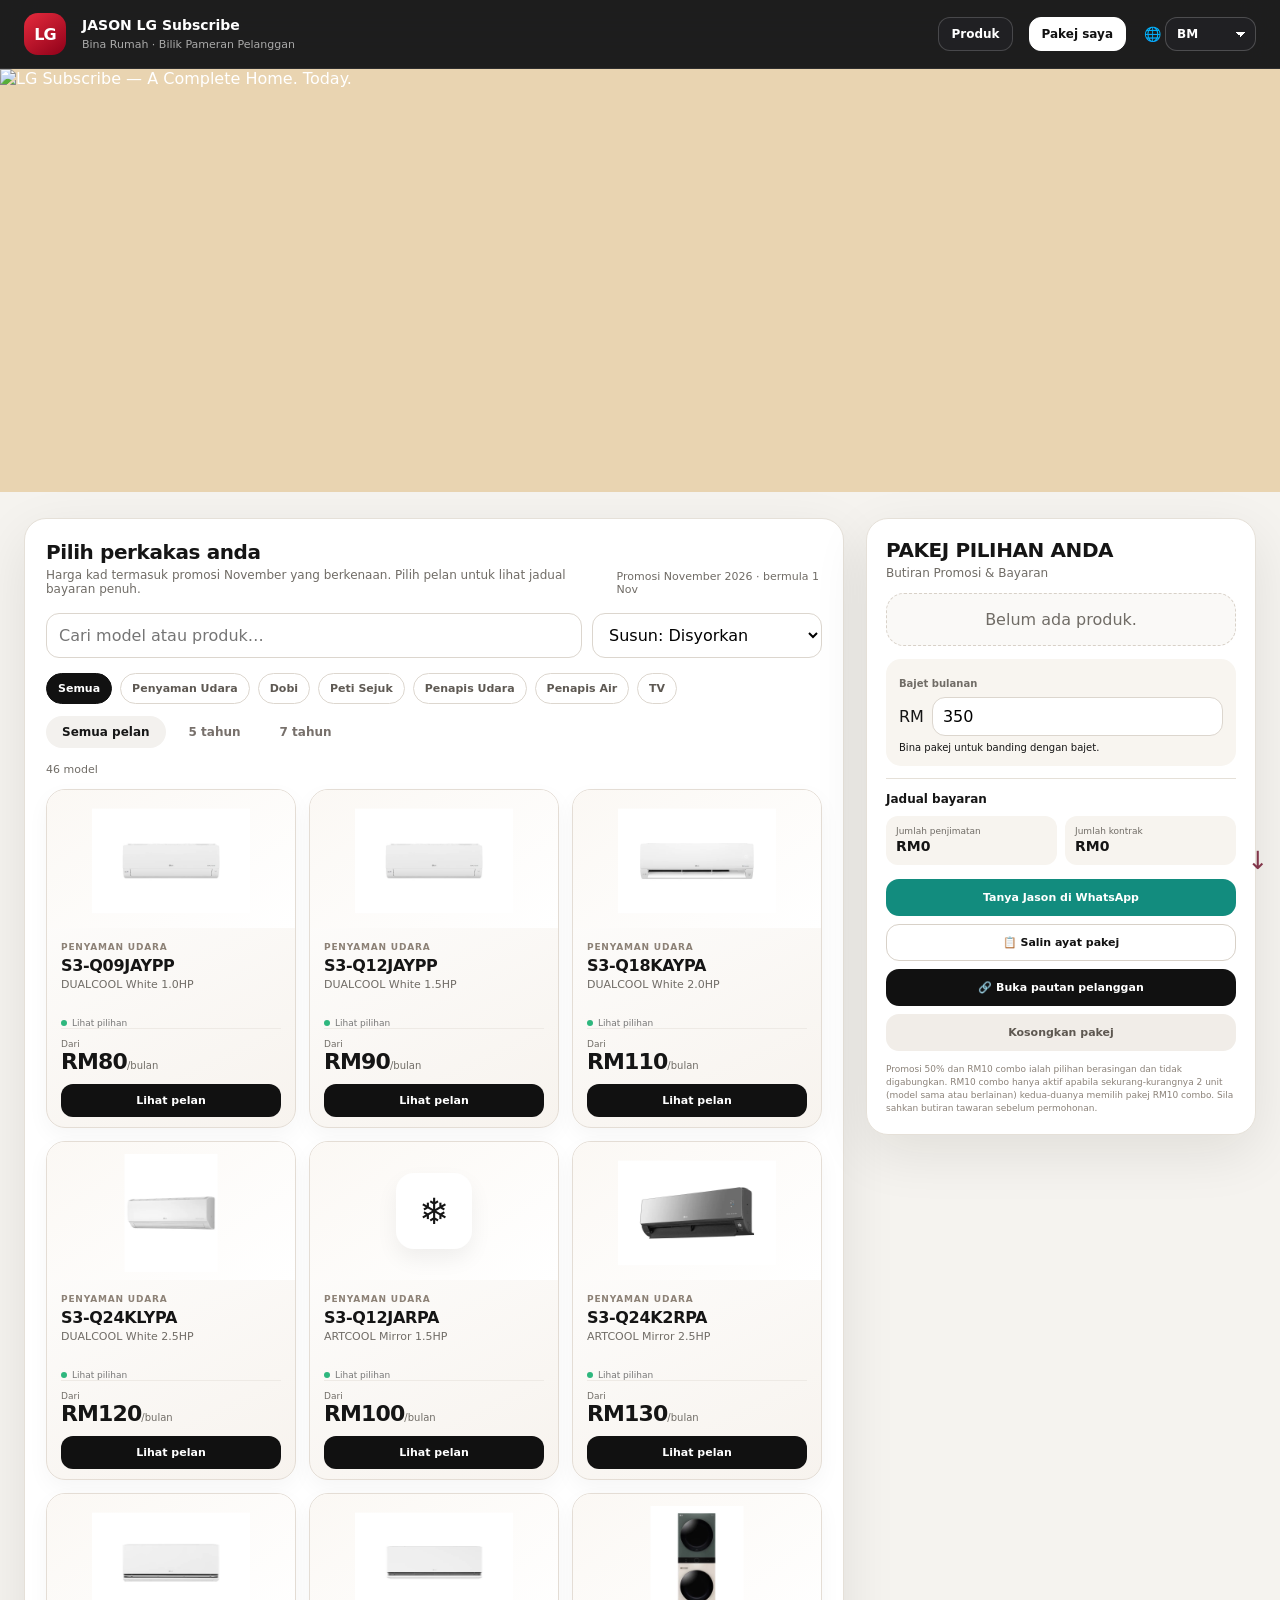
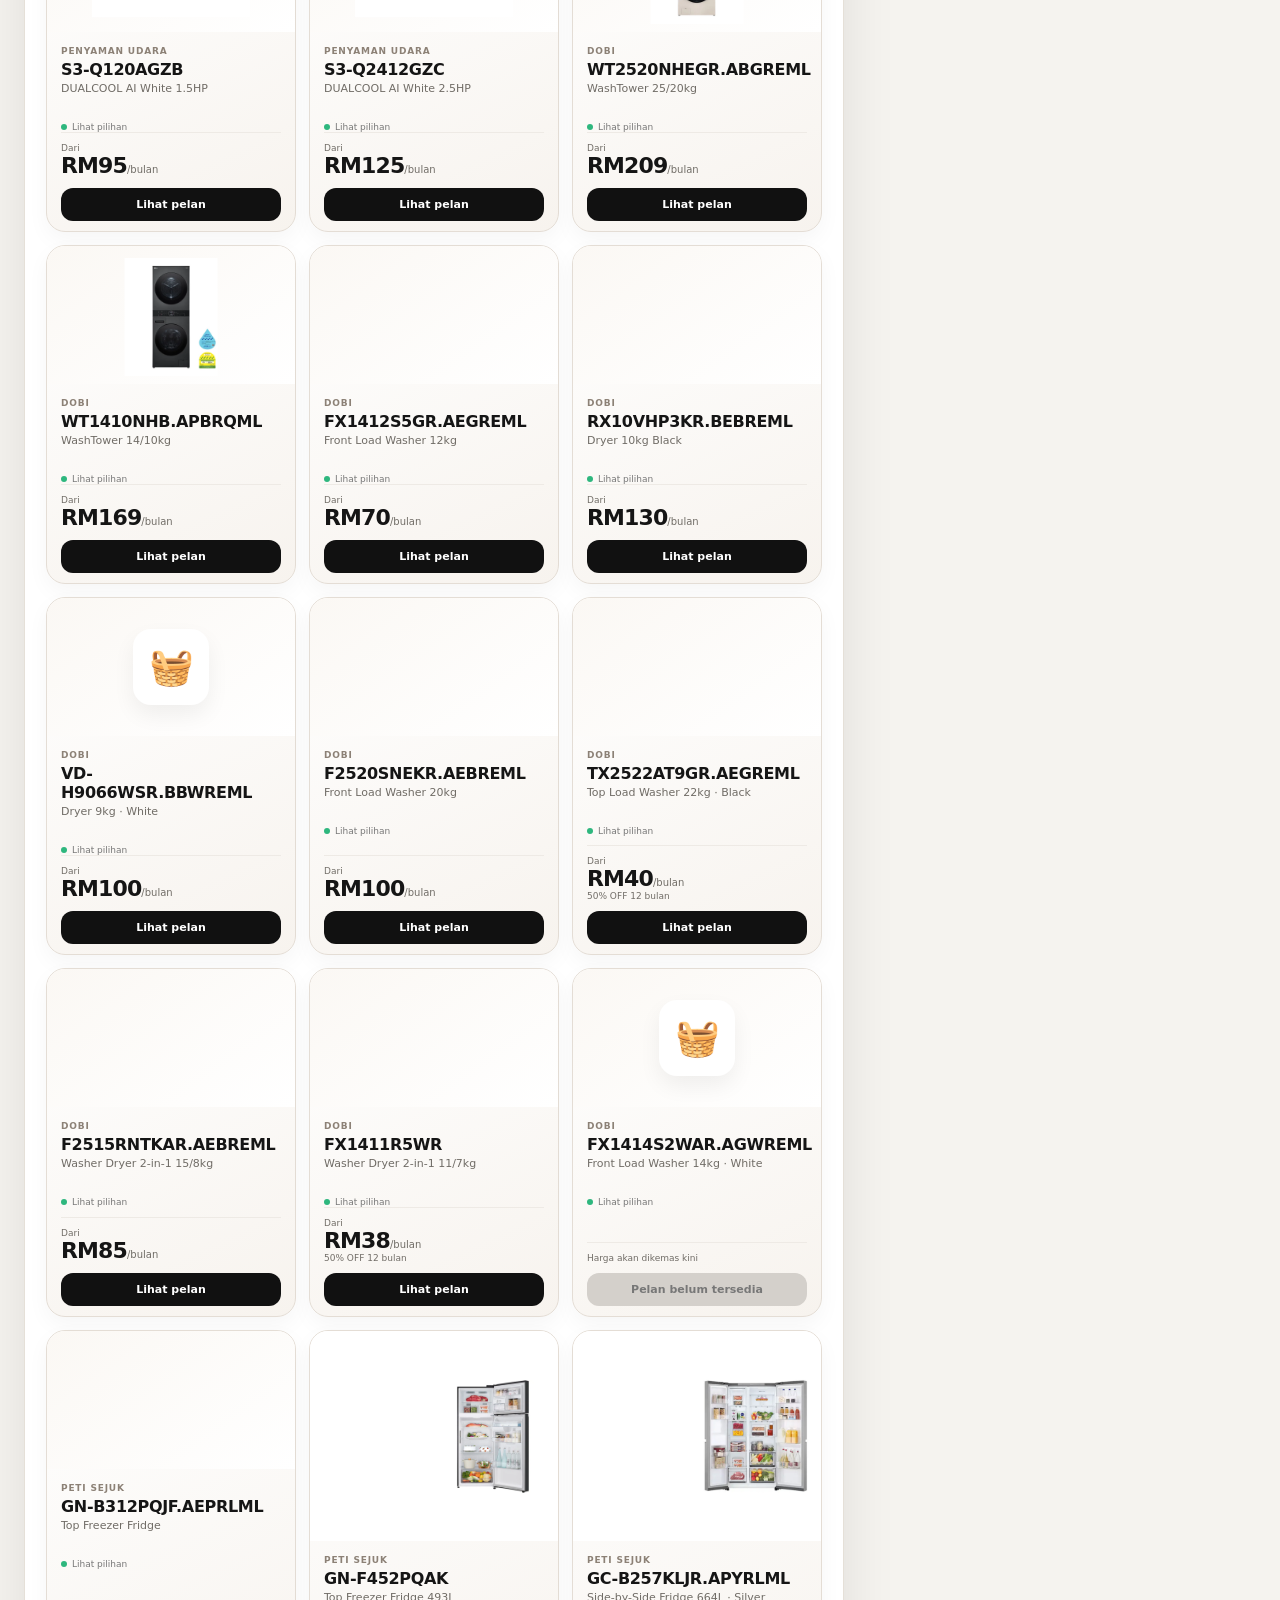
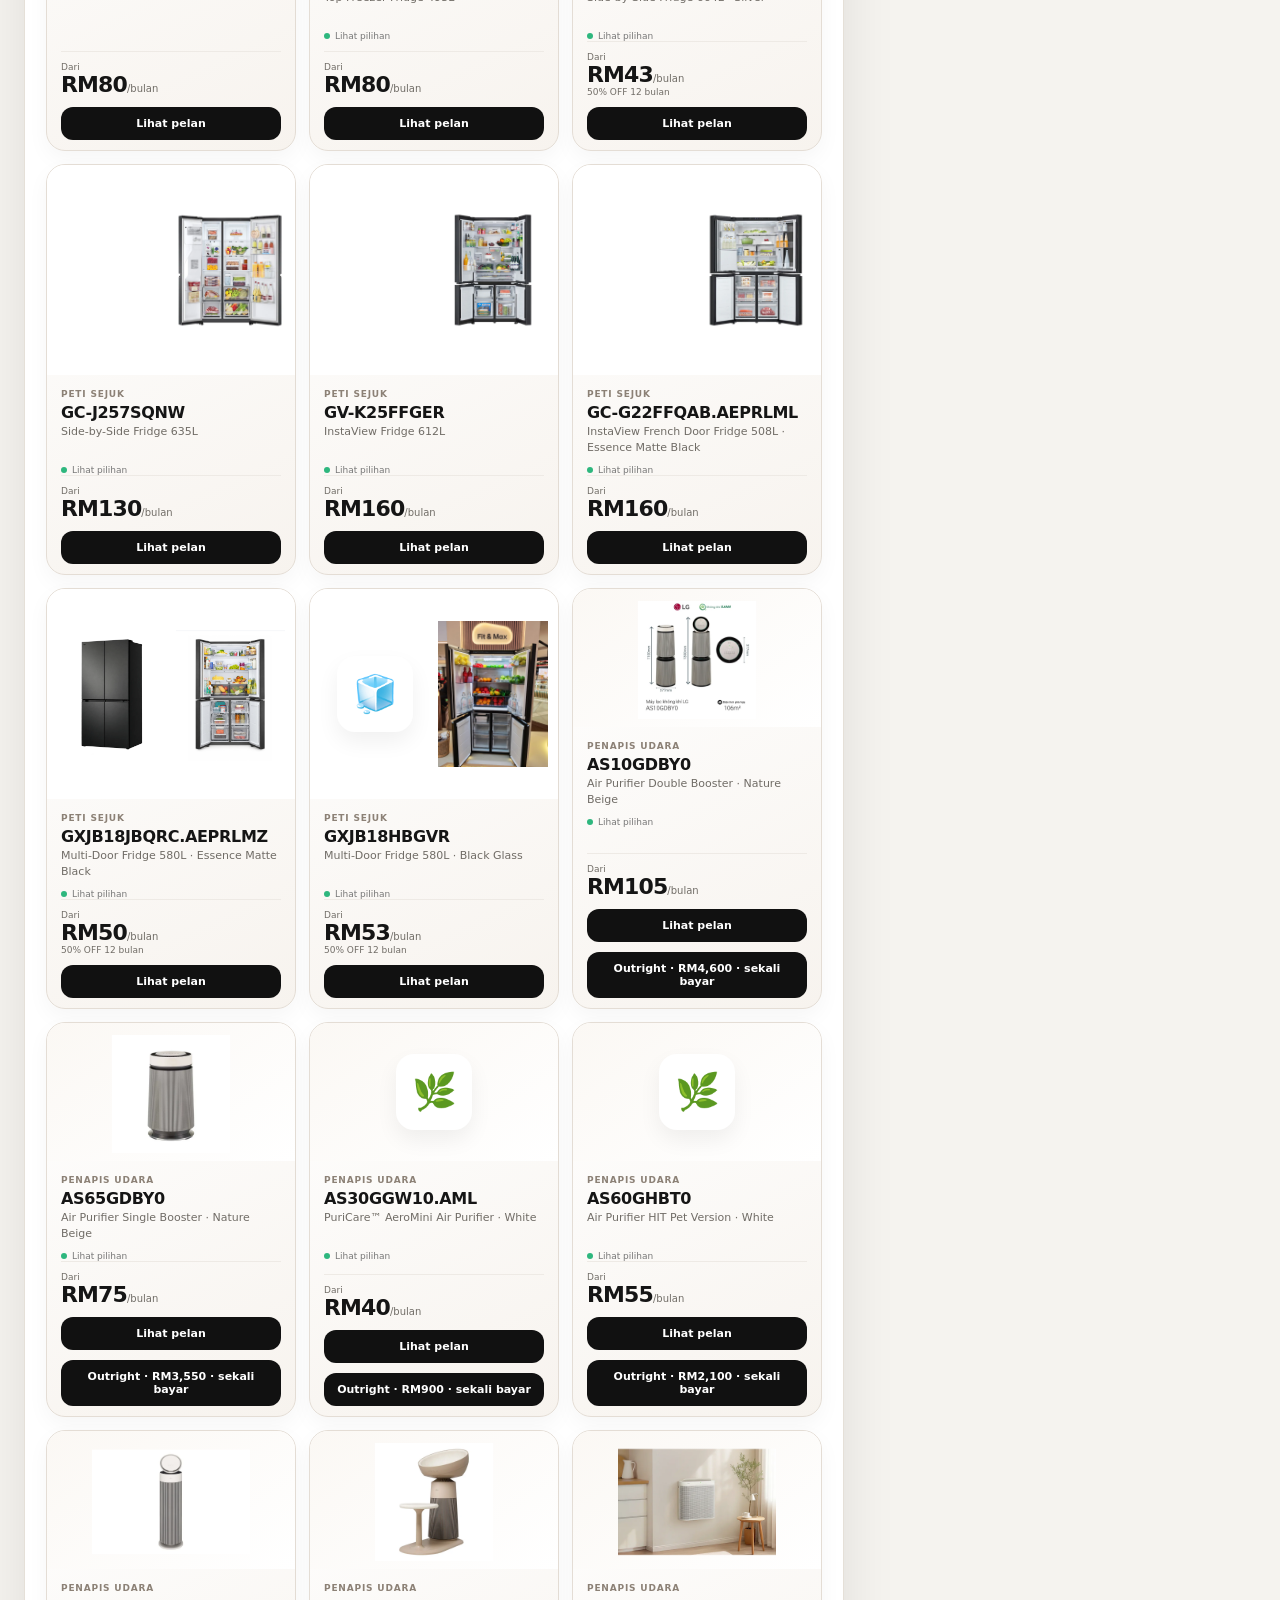
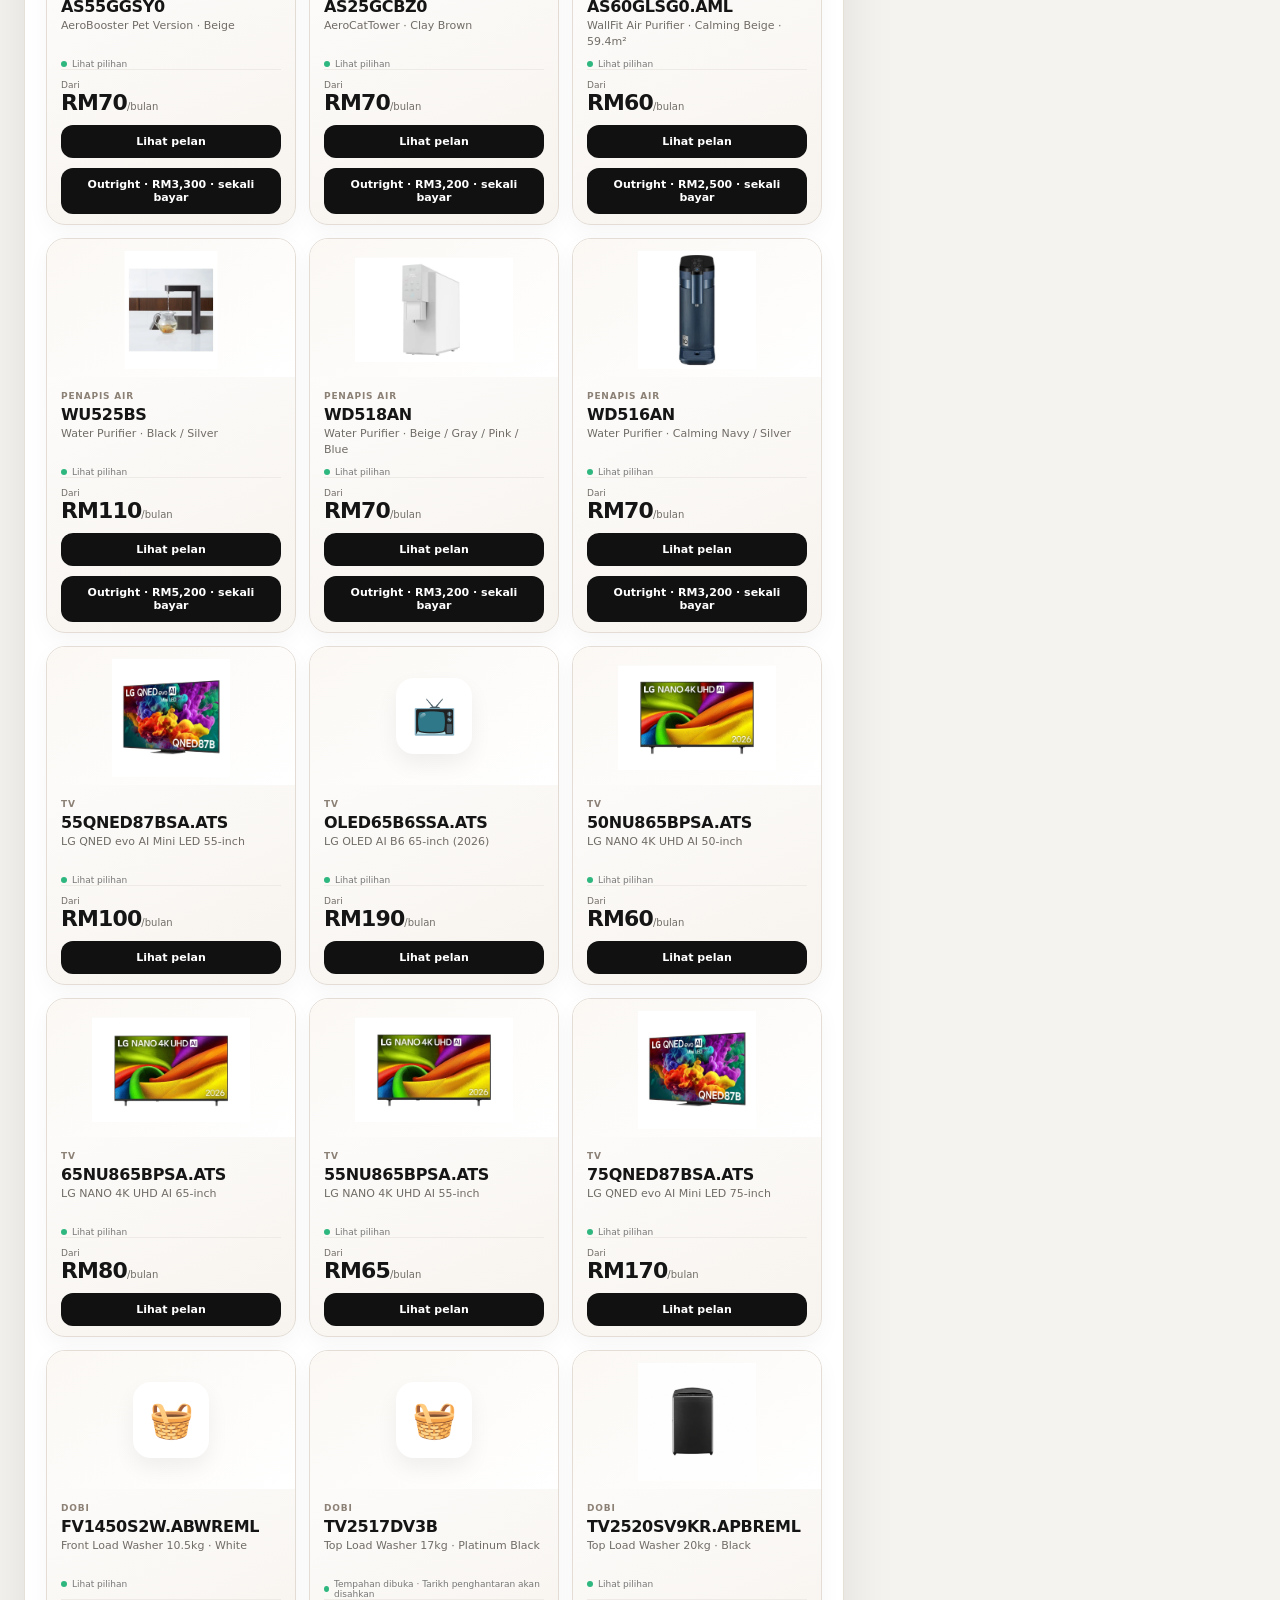
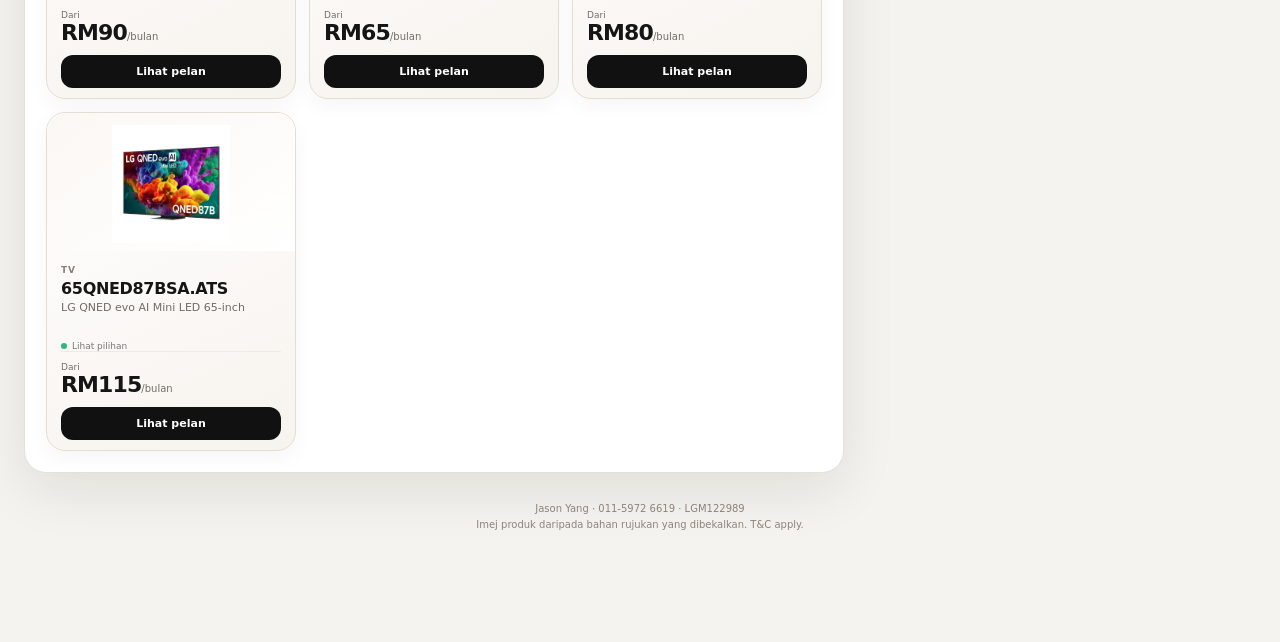
==== build-my-home/index.html @ a7b3adfb "Refresh the laundry combo message script" ====
<!doctype html>
<html lang="ms">
<head>
<meta charset="utf-8">
<meta name="viewport" content="width=device-width,initial-scale=1,viewport-fit=cover">
<meta name="theme-color" content="#0f0f10">
<title>Build My Home · Jason LG Subscribe</title>
<meta name="description" content="Bina pakej LG Subscribe anda, banding pelan, promosi dan jadual bayaran.">
<link rel="preconnect" href="https://wsrv.nl" crossorigin>
<link rel="stylesheet" href="./styles.css?v=20261114-black-glass-open">
<style id="share-view-inline-fix">
.shared-package-view .budget{display:none!important}
.shared-package-view .kpis{grid-template-columns:1fr!important}
.shared-package-view .kpis .kpi:last-child{display:none!important}
.hero-banner{margin:0;padding:0;background:#e9d4b1}
.hero-banner img{display:block;width:100%;height:auto;max-width:1905px;margin:0 auto}
</style>

<style id="page-scroll-controls-style">
.page-scroll-controls{position:fixed;right:calc(6px + env(safe-area-inset-right,0px));bottom:calc(24px + env(safe-area-inset-bottom,0px));z-index:90;display:grid;grid-template-rows:32px 32px;gap:12px;pointer-events:none}
.page-scroll-controls button{width:32px;height:32px;padding:0;border:0;border-radius:0;background:transparent;color:#82364b;box-shadow:none;font:500 25px/1 system-ui,sans-serif;display:grid;place-items:center;cursor:pointer;pointer-events:auto;touch-action:manipulation}
.page-scroll-controls button[hidden]{display:none}
.page-scroll-controls button:focus-visible{outline:2px solid #82364b;outline-offset:2px}
.page-scroll-controls button:active{color:#572234}
#pageScrollUp{grid-row:1}
#pageScrollDown{grid-row:2}
</style>
<style id="selection-preview-style">
.selection-preview{grid-column:1/-1;min-width:0;background:#fffdf3;border:3px solid #EADCCB;border-radius:12px;padding:9px 10px;color:#4b3827}
.selection-heading{display:flex;justify-content:space-between;align-items:baseline;gap:8px;margin-bottom:7px}
.selection-heading h3{margin:0;font-size:14px;font-weight:700}
.selection-heading>span{font-size:13px;text-align:right}
.selection-prices{display:grid;grid-template-columns:repeat(2,minmax(0,1fr));gap:8px}
.selection-price-row{min-width:0;display:flex;flex-direction:column;gap:3px;background:#fff;border:1px solid #eee9de;border-radius:8px;padding:7px 8px;font-size:13px;text-align:center}
.selection-price-row:only-child{grid-column:1/-1}
.selection-price-row strong{font-size:16px;color:#52351f;line-height:1.25}
.selection-warning{color:#92551e}

#modalAdd{grid-column:1/-1}
#modal{width:min(660px,94vw);max-height:90vh;max-height:90dvh;overflow:auto}
#modal>.modal-in{display:block;max-height:none;overflow:visible;padding:21px}
#modal .selection-options{overflow:visible}
#modal .modal-top h2{font-size:21px;color:#000}
#modal .modal-top p{font-size:11px;color:var(--muted);margin:4px 0 0}
#modal .close{width:34px;height:34px;color:#3985ff}
#modal .plan-title{margin:10px 0 6px}
#modal .plan-grid,#modal .promo-grid{margin:0;gap:7px}
#modal .plan-grid{grid-template-columns:minmax(0,1fr)}
#modal .plan-row{display:grid;grid-template-columns:repeat(2,minmax(0,1fr));gap:7px}
#modal .plan-row>.plan-card:only-child{grid-column:1/-1}
#modal .plan-row>.plan-card{min-width:0;overflow-wrap:anywhere}
#modal .plan-row .service-cadence{display:block;line-height:1.3}
#modal .plan-card,#modal .promo-card{padding:8px 12px;border-radius:14px;gap:3px;color:#3985ff}
#modal .plan-card>b,#modal .promo-card>b{font-size:16px}
#modal .plan-card>b{min-height:22px}
#modal .plan-card strong{font-size:15px}
#modal .plan-card span,#modal .promo-card span{font-size:11px;color:var(--muted);line-height:1.3}
#modal .plan-card .plan-type-icon{width:36px;height:36px;top:9px;right:10px}
#modal .modal-bottom{position:static;margin-top:9px;gap:7px;padding-bottom:env(safe-area-inset-bottom,0px)}
#modal .qty{justify-content:center;align-items:center;gap:5px;background:#fff;border:0;border-radius:0;overflow:visible}
#modal .qty button{flex-shrink:0;width:34px;height:44px;background:#fff;color:#111;border:0;font-size:22px}
#modal .qty input{flex:0 0 42px;box-sizing:border-box;width:42px;min-width:0;height:42px;border:2px solid #111;border-radius:50%;padding:0;background:#fff;color:#111;text-align:center;appearance:textfield}
#modal .qty input::-webkit-inner-spin-button,#modal .qty input::-webkit-outer-spin-button{-webkit-appearance:none;margin:0}
#modal .selection-preview{padding:7px 10px}
#modal .selection-heading{margin-bottom:5px}
#modal .selection-price-row{padding:6px 8px}
#modal .modal-add{padding:12px}
@media(max-width:560px){
 #modal .plan-grid,#modal .promo-grid{grid-template-columns:1fr}
}
</style>

<style id="promo-points-layout">
#modal .promo-description-points{display:grid;gap:2px}
#modal .promo-description-point{display:block;position:relative;padding-left:10px}
#modal .promo-description-point:before{content:"•";position:absolute;left:0}
#modal .promo-description-warning{padding-left:0}
#modal .promo-description-warning:before{content:none}
#modal>.modal-in{padding-bottom:8px}
#modal .modal-bottom{grid-template-columns:minmax(120px,2fr) minmax(0,3fr)!important;grid-template-rows:auto auto auto;row-gap:6px;margin-top:8px;padding-bottom:0;align-items:end}
#modal .qtywrap{grid-row:1;grid-column:1}
#modal #copyCopyBtn,#modal #modalAdd{box-sizing:border-box;height:44px;min-height:44px;padding-block:0;display:flex;align-items:center;justify-content:center}
#modal #copyCopyBtn{grid-row:1;grid-column:2;width:100%;align-self:end;gap:4px;border:1px solid #52351f;border-radius:999px;background:#52351f;color:#fff}
#modal #selectionPreview{grid-row:2;grid-column:1/-1;margin:0}
#modal #modalAdd{grid-row:3;grid-column:1/-1;margin:0;width:100%;align-self:end}
</style>
</head>
<body>
<header class="top">
  <div class="topin">
    <div class="mark">LG</div>
    <div class="brand"><b>JASON LG Subscribe</b><span data-i18n="brandSub">Build My Home · Customer Showroom</span></div>
    <div class="top-spacer"></div>
    <button class="header-btn" onclick="scrollToCatalog()" data-i18n="navProducts">Produk</button>
    <button class="header-btn primary" onclick="scrollToPackage()" data-i18n="navPackage">Pakej saya</button>
    <label class="lang-menu" aria-label="Choose language"><span class="lang-globe">🌐</span><select id="langSelect" class="lang-select" aria-label="Language"><option value="ms">BM</option><option value="en">English</option><option value="zh">中文</option></select></label>
  </div>
</header>

<section class="hero hero-banner" aria-label="LG Subscribe — A Complete Home. Today.">
  <img src="https://lgsubscribe-malaysia.com.my/_next/image/?q=75&amp;url=%2Fimages%2Flgbanner.webp&amp;w=3840" alt="LG Subscribe — A Complete Home. Today." width="1905" height="630" fetchpriority="high" decoding="async" referrerpolicy="no-referrer">
</section>

<main class="shell">
<div class="builder-grid">
  <div class="maincol">
    <!-- Keep render targets available for package calculations without a duplicate preview. -->
    <div hidden aria-hidden="true"><span id="selectedCount"></span><div id="roomGrid"></div></div>

    <section class="panel catalog" id="catalogSection">
      <div class="panel-head">
        <div><h2 data-i18n="catalogTitle">Pilih perkakas anda</h2><p data-i18n="catalogIntro">Harga kad ialah harga pelan standard terendah. Promosi dipilih semasa tambah produk.</p></div>
        <div class="tiny" data-i18n="priceRef">Harga rujukan · Oktober 2026</div>
      </div>
      <div class="tools">
        <input id="search" class="input" placeholder="Cari model atau produk…" data-i18n-placeholder="searchPH">
        <select id="sort" class="select">
          <option value="featured" data-i18n="sortFeatured">Susun: Disyorkan</option>
          <option value="price" data-i18n="sortPrice">Harga terendah</option>
          <option value="model" data-i18n="sortModel">Model A–Z</option>
        </select>
      </div>
      <div class="catrow" id="catRow"></div>
      <div class="year-filter" id="yearFilter" role="group" aria-label="Filter by subscription duration"></div>
      <div class="catalog-meta"><span id="catalogCount"></span></div>
      <div class="products" id="products"></div>
    </section>
  </div>

  <aside class="side" id="packageSide">
    <section class="panel cart">
      <div class="share-view-banner" id="shareViewBanner"><b data-i18n="shareTitle">Pakej khas untuk anda</b><span data-i18n="shareText">Produk, tempoh, servis dan promosi di bawah telah dipilih berdasarkan permintaan anda.</span><button id="editSharedBtn" type="button" data-i18n="editChoice">Ubah pilihan</button></div>
      <div class="panel-head" style="margin-bottom:10px">
        <div><h2 data-i18n="packageTitle">PAKEJ PILIHAN ANDA</h2><p data-i18n="packageIntro">Butiran Promosi &amp; Bayaran</p></div>
      </div>
      <div class="share-products-block">
        <div class="share-products-title" data-i18n="selectedProducts">Produk dipilih</div>
        <div class="share-photo-grid" id="sharePhotoGrid"></div>
      </div>
      <!-- Internal totals support budget and WhatsApp calculations; pricing is shown in the payment schedule. -->
      <div hidden><span id="currentMonthly">RM0</span><span id="cartUnits">0 unit</span></div>
      <div class="cart-items" id="cartItems"></div>
      <div id="doubleMatchNotice" hidden style="margin:10px 0 14px;padding:12px 14px;border:1px solid #e9d0d6;background:#fff8f9;border-radius:12px;font-size:12px;line-height:1.55;color:#642b39"></div>

      <div class="budget">
        <label data-i18n="budget">Bajet bulanan</label>
        <div class="budget-row"><span>RM</span><input id="budget" class="input" type="number" min="0" step="10" value="350"></div>
        <div id="budgetResult" class="budget-result"></div>
      </div>

      <div class="schedule">
        <h3 data-i18n="schedule">Jadual bayaran</h3>
        <div id="scheduleRows"></div>
        <div class="kpis">
          <div class="kpi"><span data-i18n="savings">Jumlah penjimatan</span><b id="saving">RM0</b></div>
          <div class="kpi"><span data-i18n="contract">Jumlah kontrak</span><b id="contractTotal">RM0</b></div>
        </div>
      </div>

      <div class="ctas">
        <button class="cta wa" id="waBtn" data-i18n="askWa">Tanya Jason di WhatsApp</button>
        <button class="copywriting-btn" id="copyPackageBtn" type="button" data-i18n="copyPackage" title="Salin ayat pakej untuk dihantar melalui WhatsApp">📋 Salin ayat pakej</button>
        <button class="cta share" id="shareBtn" data-i18n="copyLink">🔗 Buka pautan pelanggan</button>
        <button class="cta reset" id="resetBtn" data-i18n="clearPackage">Kosongkan pakej</button>
      </div>
      <div class="disclaimer" data-i18n="disclaimer">Promosi 50% dan RM10 combo ialah pilihan berasingan dan tidak digabungkan. RM10 combo hanya aktif apabila sekurang-kurangnya 2 unit (model sama atau berlainan) kedua-duanya memilih pakej RM10 combo. Sila sahkan butiran tawaran sebelum permohonan.</div>
    </section>
  </aside>
</div>
<div class="footer" data-i18n-html="footer">Jason Yang · 011-5972 6619 · LGM122989<br>Imej produk daripada bahan rujukan yang dibekalkan. T&C apply.</div>
</main>

<dialog class="modal combo-refine-modal" id="comboModal">
  <div class="modal-in combo-refine-in">
    <div class="modal-top">
      <div><div class="combo-tag" id="comboModalTag"></div><h2 id="comboModalTitle" style="margin-top:8px"></h2><p id="comboModalSub"></p></div>
      <button class="close" onclick="closeComboModal()">×</button>
    </div>
    <div class="combo-refine-help" data-i18n="comboHelp">Pilih tempoh, servis dan promosi untuk setiap produk. Harga pakej akan dikira semula sebelum ditambah.</div>
    <div id="comboRefineItems" class="combo-refine-items"></div>
    <div id="comboRefineError" class="combo-refine-error"></div>
    <div class="combo-refine-summary">
      <div><span data-i18n="comboEstimate">Anggaran bayaran bulan pertama</span><strong id="comboRefineMonthly">RM0</strong><em>/<span data-i18n="month">bulan</span></em></div>
      <button class="modal-add" id="comboAddBtn" data-i18n="comboAdd">Tambah set ke pakej</button>
    </div>
  </div>
</dialog>

<dialog class="modal" id="modal">
  <div class="modal-in">
    <div class="selection-options">
    <div class="modal-top">
      <div><h2 id="modalModel"></h2><p id="modalSub"></p></div>
      <button class="close" onclick="closeModal()">×</button>
    </div>
    <div class="plan-title"><b data-i18n="choosePlan">1. Pilih pelan</b></div>
    <div class="plan-grid" id="planGrid"></div>
    <div class="plan-title"><b data-i18n="choosePromo">2. Pilih promosi</b></div>
    <div class="promo-grid" id="promoGrid"></div>
    </div>
    <div class="modal-bottom">
      <div class="qtywrap"><label data-i18n="qty">Kuantiti</label><div class="qty"><button onclick="stepQty(-1)">−</button><input id="qtyInput" type="number" min="1" max="9" value="1"><button onclick="stepQty(1)">+</button></div></div>
      <button class="copywriting-btn" id="copyCopyBtn" type="button" title="Copy selected plan and promotion message">📋 <span data-i18n="copy">Salin ayat</span></button>
      <section id="selectionPreview" class="selection-preview" aria-live="polite" aria-atomic="true"></section>
      <button class="modal-add" id="modalAdd" data-i18n="addPackage">Tambah ke pakej</button>
    </div>
  </div>
</dialog>
<div class="toast" id="toast"></div>

<script src="./catalog.js?v=20261118-artcool"></script><script src="./app.js?v=20261121-laundry-combo-copy-v2"></script><script src="./image-lite-v2.js?v=20261009-images1"></script>

<nav class="page-scroll-controls" aria-label="Page navigation">
  <button id="pageScrollUp" type="button" aria-label="Back to top" title="Back to top" hidden><span aria-hidden="true">↑</span></button>
  <button id="pageScrollDown" type="button" aria-label="Go to bottom" title="Go to bottom" hidden><span aria-hidden="true">↓</span></button>
</nav>
<script>
(() => {
  const up=document.getElementById('pageScrollUp');
  const down=document.getElementById('pageScrollDown');
  const root=document.documentElement;
  let queued=false;
  function bounds(){
    const page=document.scrollingElement||root;
    return {top:Math.max(0,page.scrollTop),max:Math.max(0,page.scrollHeight-root.clientHeight)};
  }
  function update(){
    queued=false;
    const {top,max}=bounds();
    up.hidden=top<=2;
    down.hidden=max-top<=2;
  }
  function schedule(){
    if(!queued){queued=true;requestAnimationFrame(update);}
  }
  function jump(toBottom){
    window.scrollTo({top:toBottom?bounds().max:0,behavior:window.matchMedia('(prefers-reduced-motion: reduce)').matches?'instant':'smooth'});
  }
  function labels(){
    const lang=root.lang;
    const names=lang.startsWith('zh')?['回到顶部','前往底部']:lang.startsWith('ms')?['Kembali ke atas','Pergi ke bawah']:['Back to top','Go to bottom'];
    [up,down].forEach((button,index)=>{button.setAttribute('aria-label',names[index]);button.title=names[index];});
  }
  up.addEventListener('click',()=>jump(false));
  down.addEventListener('click',()=>jump(true));
  window.addEventListener('scroll',schedule,{passive:true});
  window.addEventListener('resize',schedule,{passive:true});
  window.addEventListener('pageshow',schedule);
  window.addEventListener('load',schedule);
  if(window.visualViewport)window.visualViewport.addEventListener('resize',schedule,{passive:true});
  if(typeof ResizeObserver!=='undefined'){
    const observer=new ResizeObserver(schedule);
    observer.observe(document.body);
    observer.observe(root);
  }
  new MutationObserver(labels).observe(root,{attributes:true,attributeFilter:['lang']});
  labels();update();
})();
</script>
</body>
</html>
---- build-my-home/styles.css ----
:root{
  --bg:#f5f3ef;--paper:#fff;--ink:#151515;--muted:#706c66;--line:#e5e0d8;
  --red:#a5001d;--red2:#d71920;--soft:#f7ecee;--gold:#b48b4a;--green:#147a55;
  --amber:#a66800;--shadow:0 18px 55px rgba(26,20,15,.09);--r:22px;
}
*{box-sizing:border-box} html{scroll-behavior:smooth} body{margin:0;background:var(--bg);color:var(--ink);font-family:Inter,ui-sans-serif,system-ui,-apple-system,BlinkMacSystemFont,"Segoe UI",sans-serif}
button,input,select{font:inherit} button{cursor:pointer}
a{color:inherit}
.top{position:sticky;top:0;z-index:40;background:rgba(15,15,16,.94);backdrop-filter:blur(16px);color:#fff;border-bottom:1px solid rgba(255,255,255,.08)}
.topin{max-width:1480px;margin:auto;padding:13px 24px;display:flex;align-items:center;gap:16px}
.mark{width:42px;height:42px;border-radius:14px;background:linear-gradient(145deg,#e52b3d,#8f0019);display:grid;place-items:center;font-weight:900;letter-spacing:-1px}
.brand b{display:block;font-size:14px}.brand span{font-size:11px;color:#aaa}
.top-spacer{flex:1}
.live{display:flex;align-items:center;gap:8px;font-size:11px;color:#c8c8c8;max-width:430px;text-align:right}.live-dot{width:8px;height:8px;border-radius:50%;background:#8a8a8a;box-shadow:0 0 0 4px rgba(255,255,255,.05)}.live-dot.ok{background:#2fcf86}.live-dot.err{background:#ef6a6a}.live-dot.busy{background:#f3b43d}
.header-btn{border:1px solid rgba(255,255,255,.18);background:#202023;color:#fff;border-radius:12px;padding:9px 12px;font-weight:750;font-size:12px}
.header-btn.primary{background:#fff;color:#111;border-color:#fff}
.hero{background:radial-gradient(circle at 75% 15%,rgba(181,139,74,.18),transparent 30%),linear-gradient(135deg,#121213,#22191b 62%,#41111a);color:#fff}
.hero-in{max-width:1480px;margin:auto;padding:56px 24px 44px;display:grid;grid-template-columns:minmax(0,1fr) 420px;gap:42px;align-items:end}
.eyebrow{display:inline-flex;gap:8px;align-items:center;border:1px solid rgba(255,255,255,.18);border-radius:99px;padding:7px 10px;font-size:11px;color:#ded8d6;letter-spacing:.08em;text-transform:uppercase}
.hero h1{font-size:clamp(38px,6vw,77px);line-height:.94;letter-spacing:-.055em;margin:18px 0 16px;max-width:900px}
.hero p{font-size:17px;color:#d8d1ce;max-width:720px;line-height:1.55;margin:0}
.agent-card{background:rgba(255,255,255,.085);border:1px solid rgba(255,255,255,.14);border-radius:24px;padding:20px;display:grid;grid-template-columns:54px 1fr;gap:14px;align-items:center;box-shadow:0 24px 70px rgba(0,0,0,.16)}
.agent-avatar{width:54px;height:54px;border-radius:50%;background:#fff;color:#111;display:grid;place-items:center;font-weight:900}.agent-card b{font-size:15px}.agent-card span{display:block;color:#cbc3c0;font-size:12px;margin-top:3px}.agent-card small{grid-column:1/-1;color:#aFA7a4;line-height:1.45}
.shell{max-width:1480px;margin:0 auto;padding:26px 24px 110px}
.builder-grid{display:grid;grid-template-columns:minmax(0,1fr) 390px;gap:22px;align-items:start}
.maincol{min-width:0}
.panel{background:var(--paper);border:1px solid var(--line);border-radius:var(--r);box-shadow:var(--shadow)}
.preview{padding:21px;margin-bottom:22px}
.panel-head{display:flex;align-items:flex-end;justify-content:space-between;gap:12px;margin-bottom:17px}.panel-head h2{font-size:20px;margin:0;letter-spacing:-.02em}.panel-head p{font-size:12px;color:var(--muted);margin:4px 0 0}.tiny{font-size:11px;color:var(--muted)}
.room-grid{display:grid;grid-template-columns:repeat(auto-fit,minmax(150px,1fr));gap:12px;align-items:stretch}
.room-empty{border:1.5px dashed #d8d1c8;border-radius:18px;padding:32px 18px;text-align:center;color:var(--muted);grid-column:1/-1;background:#faf9f7}
.room-item{position:relative;border:1px solid #ece7e0;border-radius:17px;background:linear-gradient(#fff,#faf8f5);padding:13px;min-height:160px;display:flex;flex-direction:column;align-items:center;text-align:center}
.room-item .miniimg{height:74px;width:100%;display:grid;place-items:center;margin-bottom:8px}.miniimg img{max-height:72px;max-width:95%;object-fit:contain;border-radius:10px}.generic-icon{width:62px;height:62px;border-radius:18px;background:#f0ece6;display:grid;place-items:center;font-size:29px}
.room-item b{font-size:12px}.room-item span{font-size:10px;color:var(--muted);margin-top:3px}.room-item .qtydot{position:absolute;top:9px;right:9px;background:#111;color:#fff;min-width:24px;height:24px;padding:0 6px;border-radius:99px;font-size:10px;display:grid;place-items:center}
.catalog{padding:21px}
.tools{display:grid;grid-template-columns:minmax(200px,1fr) 230px;gap:10px;margin-bottom:12px}
.input,.select{width:100%;border:1px solid #dcd6ce;background:#fff;border-radius:13px;padding:11px 12px;outline:none}.input:focus,.select:focus{border-color:#9a7a49;box-shadow:0 0 0 3px rgba(180,139,74,.12)}
.catrow{display:flex;gap:8px;overflow-x:auto;padding:3px 0 14px;scrollbar-width:none}.catrow::-webkit-scrollbar{display:none}.cat{white-space:nowrap;border:1px solid #ddd7cf;background:#fff;border-radius:99px;padding:8px 11px;font-size:11px;font-weight:750;color:#5e5953}.cat.active{background:#111;color:#fff;border-color:#111}
.year-filter{display:flex;align-items:center;flex-wrap:wrap;gap:7px;margin:-2px 0 15px}
.year-filter-btn{font:inherit;font-size:12px;font-weight:700;color:#77706b;border:1px solid transparent;background:transparent;border-radius:99px;padding:8px 15px;cursor:pointer;transition:background .15s,color .15s}
.year-filter-btn:hover{background:#f4f1ed;color:#292522}
.year-filter-btn.active{background:#f3f1ee;color:#171717}
.year-filter-btn:focus-visible{outline:2px solid #9a7a49;outline-offset:2px}
.catalog-meta{display:flex;justify-content:space-between;align-items:center;margin-bottom:13px;color:var(--muted);font-size:11px}
.products{display:grid;grid-template-columns:repeat(3,minmax(0,1fr));gap:13px}
.product{border:1px solid #e4ddd5;border-radius:19px;background:linear-gradient(155deg,#fff,#f7f3ee);overflow:hidden;display:flex;flex-direction:column;min-height:330px;transition:.18s ease;box-shadow:0 8px 22px rgba(30,20,10,.04)}.product:hover{transform:translateY(-2px);box-shadow:0 16px 36px rgba(30,20,10,.09);border-color:#d3c8bb}.product.unavailable{opacity:1}
.pvisual{height:138px;background:linear-gradient(145deg,#fbf8f4,#fff);display:grid;place-items:center;position:relative;padding:12px}.pvisual img{max-height:118px;max-width:94%;object-fit:contain;border-radius:10px}.pvisual .generic-icon{width:76px;height:76px;font-size:36px;background:#fff;box-shadow:0 10px 22px rgba(0,0,0,.06)}
.stock-badge{position:absolute;top:10px;left:10px;border-radius:99px;padding:6px 8px;background:rgba(255,255,255,.93);border:1px solid rgba(0,0,0,.08);font-size:10px;font-weight:800;backdrop-filter:blur(6px)}.stock-badge.good{color:#0a744d}.stock-badge.low{color:#9a6100}.stock-badge.out{color:#a11b1b}.stock-badge.loading{color:#777}
.pbody{padding:14px 14px 10px;display:flex;flex-direction:column;flex:1}.pcat{font-size:9px;letter-spacing:.09em;text-transform:uppercase;color:#8c8176;font-weight:800}.pbody h3{font-size:16px;margin:4px 0 2px;letter-spacing:-.02em}.psub{font-size:11px;color:var(--muted);min-height:34px;line-height:1.4}.lifecycle{display:inline-flex;align-items:center;gap:5px;font-size:9px;color:#777;margin-top:7px}.lifecycle:before{content:"";width:6px;height:6px;background:#bbb;border-radius:50%}.lifecycle.current:before{background:#2eb77e}.lifecycle.stop:before{background:#d45555}
.price{margin-top:auto;padding-top:10px;border-top:1px solid #eeeae5;display:flex;align-items:end;justify-content:space-between;gap:10px}.price small{display:block;color:var(--muted);font-size:9px}.price strong{font-size:22px;letter-spacing:-.04em}.price em{font-size:10px;font-style:normal;color:var(--muted)}
.addbtn{width:100%;margin-top:10px;border:0;border-radius:12px;background:#111;color:#fff;padding:10px;font-size:11px;font-weight:800}.addbtn:hover{background:#2b2b2d}.addbtn:disabled{background:#d4d0cb;color:#777;cursor:not-allowed}
.side{position:sticky;top:82px;display:grid;gap:14px}
.cart{padding:19px}.cart-total{display:flex;align-items:end;justify-content:space-between;padding:2px 0 15px;border-bottom:1px solid var(--line)}.cart-total span{font-size:11px;color:var(--muted)}.cart-total strong{font-size:34px;letter-spacing:-.055em}.cart-total em{font-size:11px;font-style:normal;color:var(--muted)}
.cart-items{display:grid;gap:9px;margin:13px 0;max-height:330px;overflow:auto}.cart-empty{font-size:12px;color:var(--muted);padding:18px 0;text-align:center}.cart-item{position:relative;border:1px solid #ece7df;border-radius:13px;padding:13px 55px 13px 13px}.cart-line{display:flex;justify-content:space-between;gap:8px;align-items:start}.cart-line b{font-size:11px}.cart-line strong{font-size:12px}.cart-item .desc{font-size:9.5px;color:var(--muted);line-height:1.35;margin-top:3px}.cart-actions{display:flex;gap:8px;margin-top:7px}.linkbtn{border:0;background:none;padding:0;color:#8b2334;font-size:10px;font-weight:800}.linkbtn.danger{color:#777}
.budget{padding:13px;background:#f8f5f0;border-radius:15px;margin:12px 0}.budget label{font-size:10px;color:var(--muted);font-weight:750}.budget-row{display:flex;gap:8px;align-items:center;margin-top:6px}.budget-row .input{padding:9px 10px}.budget-result{font-size:10px;margin-top:6px}.budget-result.good{color:#147a55}.budget-result.over{color:#a11b1b}
.schedule{border-top:1px solid var(--line);padding-top:13px}.schedule h3{font-size:12px;margin:0 0 8px}.sched-row{display:grid;grid-template-columns:1fr auto;gap:8px;padding:7px 0;border-bottom:1px dashed #e8e2db;font-size:10px}.sched-row:last-child{border:0}.sched-row span{color:var(--muted)}.sched-row b{font-size:11px}
.kpis{display:grid;grid-template-columns:1fr 1fr;gap:8px;margin-top:10px}.kpi{background:#f7f4ef;border-radius:12px;padding:10px}.kpi span{display:block;font-size:9px;color:var(--muted)}.kpi b{font-size:14px}
.ctas{display:grid;gap:8px;margin-top:14px}.cta{border:0;border-radius:13px;padding:12px;font-size:11px;font-weight:850}.cta.wa{background:#128c7e;color:#fff}.cta.share{background:#111;color:#fff}.cta.reset{background:#f1ede8;color:#5e5851}
.disclaimer{font-size:9px;color:#8b8279;line-height:1.45;margin-top:12px}
.info-panel{padding:16px 19px}.info-panel b{font-size:11px}.info-panel p{font-size:10px;color:var(--muted);line-height:1.5;margin:6px 0 0}
.modal{border:0;border-radius:24px;padding:0;width:min(660px,94vw);max-height:90vh;box-shadow:0 30px 90px rgba(0,0,0,.3)}.modal::backdrop{background:rgba(0,0,0,.58);backdrop-filter:blur(3px)}.modal-in{padding:21px;max-height:90vh;overflow:auto}.modal-top{display:flex;justify-content:space-between;gap:15px}.modal-top h2{margin:0;font-size:21px}.modal-top p{margin:4px 0 0;color:var(--muted);font-size:11px}.close{width:34px;height:34px;border:1px solid #ddd7d0;border-radius:50%;background:#fff;font-size:18px}
.modal-stock{margin:12px 0;padding:10px 12px;border-radius:12px;background:#f7f4ef;font-size:10px;color:#625c55}
.plan-title{font-size:11px;margin:16px 0 7px}.plan-grid{display:grid;grid-template-columns:1fr 1fr;gap:8px}.planopt{border:1px solid #ddd7cf;border-radius:14px;padding:11px;cursor:pointer}.planopt.active{border-color:#111;box-shadow:0 0 0 2px #111}.planopt b{font-size:12px;display:block}.planopt span{font-size:9.5px;color:var(--muted)}.planopt strong{display:block;font-size:17px;margin-top:5px}
.promo-grid{display:grid;grid-template-columns:1fr;gap:7px}.promoopt{display:flex;justify-content:space-between;gap:10px;border:1px solid #e2dcd4;border-radius:13px;padding:10px;cursor:pointer}.promoopt.active{background:#111;color:#fff;border-color:#111}.promoopt b{font-size:11px}.promoopt span{font-size:9px;color:#857d76}.promoopt.active span{color:#bbb}
.modal-bottom{display:grid;grid-template-columns:150px 1fr;gap:10px;margin-top:15px;align-items:end}.qtywrap label{font-size:9px;color:var(--muted);display:block;margin-bottom:5px}.qty{display:flex;border:1px solid #ddd7cf;border-radius:12px;overflow:hidden}.qty button{width:38px;border:0;background:#f6f3ef}.qty input{width:55px;border:0;text-align:center;outline:none}.modal-add{border:0;border-radius:13px;background:#a5001d;color:#fff;padding:12px;font-weight:850}.modal-add:hover{background:#870018}
.toast{position:fixed;bottom:22px;left:50%;transform:translate(-50%,20px);background:#111;color:#fff;border-radius:12px;padding:11px 14px;font-size:11px;opacity:0;pointer-events:none;transition:.2s;z-index:100}.toast.show{opacity:1;transform:translate(-50%,0)}
.footer{text-align:center;font-size:10px;color:#8c837a;margin-top:28px;line-height:1.55}
@media(max-width:1120px){.hero-in{grid-template-columns:1fr}.agent-card{max-width:520px}.builder-grid{grid-template-columns:1fr}.side{position:static}.products{grid-template-columns:repeat(2,minmax(0,1fr))}.cart-items{max-height:none}}
@media(max-width:680px){.topin{padding:10px 13px}.brand span,.live{display:none}.header-btn{padding:8px 9px}.hero-in{padding:37px 16px 30px}.hero h1{font-size:46px}.hero p{font-size:14px}.shell{padding:14px 12px 90px}.preview,.catalog,.cart{padding:15px}.tools{grid-template-columns:1fr}.products{grid-template-columns:1fr 1fr;gap:9px}.product{min-height:300px}.pvisual{height:116px}.pvisual img{max-height:98px}.pbody{padding:11px}.pbody h3{font-size:13px}.psub{font-size:9.5px;min-height:31px}.price strong{font-size:19px}.plan-grid{grid-template-columns:1fr}.modal-bottom{grid-template-columns:125px 1fr}.room-grid{grid-template-columns:repeat(2,minmax(0,1fr))}.panel-head{align-items:start;flex-direction:column}.catalog-meta{align-items:start;gap:5px;flex-direction:column}}
@media(max-width:390px){.products{grid-template-columns:1fr}.hero h1{font-size:42px}}

.plan-grid,.promo-grid{display:grid;grid-template-columns:repeat(2,minmax(0,1fr));gap:10px;margin:10px 0 18px}
.plan-card,.promo-card{border:1px solid #ded8d0;background:#fff;border-radius:14px;padding:12px;text-align:left;display:grid;gap:4px;cursor:pointer}
.plan-card span,.promo-card span{font-size:10px;color:var(--muted);line-height:1.35}
.plan-card strong{font-size:15px}
.plan-card.active,.promo-card.active{border-color:#111;box-shadow:0 0 0 2px #111 inset;background:#faf9f7}
.cart-item .remove{position:absolute;top:8px;right:8px;display:grid;place-items:center;border:0;background:#f3efea;color:#70675e;width:38px;height:38px;padding:0;border-radius:50%;cursor:pointer;font-size:19px;line-height:1}.cart-item .remove:hover{background:#e8e1d9;color:#262626}.cart-item .remove:focus-visible{outline:2px solid #9c2938;outline-offset:2px}
.cart-item small{display:block;color:#8b8177;font-size:9px;margin-top:3px}
.live-dot.ok{background:#21a56b}.live-dot.err{background:#c94d4d}
@media(max-width:560px){.plan-grid,.promo-grid{grid-template-columns:1fr}}


.combo-menu-panel{padding:21px;margin-bottom:22px;overflow:hidden}
.combo-menu{display:flex;gap:12px;overflow-x:auto;padding:2px 1px 8px;scroll-snap-type:x proximity;scrollbar-width:none}
.combo-menu::-webkit-scrollbar{display:none}
.combo-card{position:relative;flex:0 0 245px;scroll-snap-align:start;border:1px solid #e4ddd5;border-radius:20px;background:linear-gradient(155deg,#fff,#f7f3ee);padding:14px;box-shadow:0 8px 22px rgba(30,20,10,.05)}
.combo-card.disabled{opacity:.5}
.combo-tag{display:inline-flex;background:#111;color:#fff;border-radius:999px;padding:5px 8px;font-size:9px;font-weight:850;letter-spacing:.07em}
.combo-pics{height:92px;display:flex;align-items:center;justify-content:center;margin:5px 0 4px}
.combo-thumb{width:76px;height:76px;border-radius:16px;background:#fff;border:1px solid #eee7df;display:grid;place-items:center;margin-left:-10px;box-shadow:0 5px 12px rgba(20,15,10,.05);overflow:hidden}
.combo-thumb:first-child{margin-left:0}
.combo-thumb img{max-width:92%;max-height:68px;object-fit:contain}
.combo-thumb .generic-icon{width:50px;height:50px;font-size:23px}
.combo-card h3{font-size:16px;margin:3px 0 2px;letter-spacing:-.02em}
.combo-card p{font-size:10px;color:var(--muted);min-height:28px;line-height:1.35;margin:0 0 8px}
.combo-price{display:flex;align-items:flex-end;gap:2px;margin:5px 0 1px}
.combo-price span{font-size:11px;font-weight:800;margin-bottom:4px}
.combo-price b{font-size:28px;line-height:1;letter-spacing:-.05em}
.combo-price em{font-size:10px;color:var(--muted);font-style:normal;margin-bottom:3px}
.combo-card small{display:block;font-size:9px;color:#8a8178;margin-bottom:10px}
.combo-pick{width:100%;border:0;border-radius:12px;background:#111;color:#fff;padding:10px;font-weight:800;font-size:11px;cursor:pointer}
.combo-pick:disabled{background:#aaa}
.combo-note{font-size:9px;color:#8a8178;margin-top:6px}
@media(max-width:560px){
  .combo-menu-panel{padding:17px}
  .combo-card{flex-basis:225px}
  .combo-thumb{width:68px;height:68px}
  .combo-pics{height:82px}
}


.combo-refine-modal .combo-refine-in{width:min(760px,94vw);max-height:min(88vh,900px);overflow:auto}
.combo-refine-help{font-size:11px;color:var(--muted);background:#f7f3ee;border:1px solid #ece5dd;border-radius:13px;padding:10px 12px;margin-bottom:12px}
.combo-refine-items{display:grid;gap:12px}
.combo-refine-card{border:1px solid #e7e0d8;border-radius:17px;background:#fff;padding:12px}
.combo-refine-product{display:grid;grid-template-columns:74px 1fr;gap:10px;align-items:center;margin-bottom:10px}
.combo-refine-img{width:74px;height:74px;border-radius:14px;background:#f7f4ef;display:grid;place-items:center;overflow:hidden}
.combo-refine-img img{max-width:92%;max-height:68px;object-fit:contain}
.combo-refine-product>div:last-child{display:grid;gap:2px}
.combo-refine-product b{font-size:13px}
.combo-refine-product span{font-size:10px;color:var(--muted)}
.combo-refine-product strong{font-size:11px;color:#4f4a45;margin-top:2px}
.combo-refine-fields{display:grid;grid-template-columns:repeat(3,minmax(0,1fr));gap:8px}
.combo-refine-fields label{font-size:9px;font-weight:800;color:#777;display:grid;gap:4px}
.combo-refine-fields .select{font-size:11px;padding:9px 10px}
.combo-refine-error{display:none;margin:12px 0 0;border-radius:12px;padding:9px 11px;background:#fff2f0;border:1px solid #f0c9c3;color:#9f2d22;font-size:10px;font-weight:700}
.combo-refine-error.show{display:block}
.combo-refine-summary{position:sticky;bottom:0;background:rgba(255,255,255,.96);backdrop-filter:blur(10px);border-top:1px solid #ebe5de;margin:14px -18px -18px;padding:12px 18px 18px;display:flex;gap:12px;align-items:end;justify-content:space-between}
.combo-refine-summary>div{min-width:0}
.combo-refine-summary span{display:block;font-size:9px;color:var(--muted)}
.combo-refine-summary strong{font-size:27px;letter-spacing:-.04em}
.combo-refine-summary em{font-size:10px;color:var(--muted);font-style:normal}
.combo-refine-summary .modal-add{min-width:210px}
.combo-refine-summary .modal-add:disabled{opacity:.45;cursor:not-allowed}
@media(max-width:560px){
  .combo-refine-modal .combo-refine-in{width:96vw;padding:14px}
  .combo-refine-fields{grid-template-columns:1fr}
  .combo-refine-summary{margin-left:-14px;margin-right:-14px;margin-bottom:-14px;padding:11px 14px 14px;align-items:stretch;flex-direction:column}
  .combo-refine-summary .modal-add{width:100%;min-width:0}
}


.share-view-banner{display:none}
.shared-package-view .hero,
.shared-package-view .maincol,
.shared-package-view .info-panel{display:none!important}
.shared-package-view .builder-grid{grid-template-columns:minmax(0,760px);justify-content:center}
.shared-package-view .side{position:static;max-width:760px;width:100%;margin:0 auto}
.shared-package-view .header-btn{display:none}
.shared-package-view #resetBtn,
.shared-package-view #shareBtn{display:none!important}
.shared-package-view .share-view-banner{display:flex;flex-direction:column;gap:4px;background:#f4f8f6;border:1px solid #dcebe4;border-radius:14px;padding:12px 13px;margin-bottom:14px}
.shared-package-view .share-view-banner b{font-size:13px}
.shared-package-view .share-view-banner span{font-size:10px;color:var(--muted);line-height:1.4}
.shared-package-view .share-view-banner button{align-self:flex-start;margin-top:5px;border:1px solid #d2ddd7;background:#fff;border-radius:999px;padding:7px 10px;font-size:10px;font-weight:800;cursor:pointer}
.shared-package-view .shell{padding-top:18px}
@media(max-width:760px){
  .shared-package-view .shell{padding-left:10px;padding-right:10px}
  .shared-package-view .cart{border-radius:20px}
}

.share-products-block{display:none}
.shared-package-view .share-products-block{display:block;margin:4px 0 16px}
.share-products-title{font-size:12px;font-weight:850;margin:0 0 10px}
.share-photo-grid{display:grid;grid-template-columns:repeat(2,minmax(0,1fr));gap:10px}
.share-photo-grid .room-item{min-height:155px;padding:12px}
.share-photo-grid .room-item .miniimg{height:76px}
.share-photo-grid .miniimg img{max-height:74px}
.share-photo-grid .room-item b{font-size:12px}
.share-photo-grid .room-item span{font-size:9.5px}
@media(max-width:460px){
  .share-photo-grid{grid-template-columns:repeat(2,minmax(0,1fr))}
  .share-photo-grid .room-item{min-height:145px;padding:10px}
  .share-photo-grid .room-item .miniimg{height:68px}
  .share-photo-grid .miniimg img{max-height:66px}
}


.shared-package-view .budget{display:none!important}
.shared-package-view .kpis{grid-template-columns:1fr}
.shared-package-view .kpis .kpi:last-child{display:none!important}

.product.unavailable .pbody{opacity:1}
.product.unavailable .pcat,
.product.unavailable .pbody h3,
.product.unavailable .psub,
.product.unavailable .price{opacity:1}
.product.unavailable .addbtn:disabled{background:#777;color:#fff;opacity:1}

.lang-select{appearance:none;border:1px solid rgba(255,255,255,.2);background:#202023;color:#fff;border-radius:12px;padding:9px 28px 9px 11px;font-size:12px;font-weight:800;min-width:72px;background-image:linear-gradient(45deg,transparent 50%,#fff 50%),linear-gradient(135deg,#fff 50%,transparent 50%);background-position:calc(100% - 14px) 50%,calc(100% - 9px) 50%;background-size:5px 5px,5px 5px;background-repeat:no-repeat}
.copywriting-btn{border:1px solid #d8d1c8;background:#fff;color:#111;border-radius:13px;padding:11px 13px;font-size:11px;font-weight:850;white-space:nowrap;align-self:stretch}
.copywriting-btn:active{background:#f4f0ea}
.modal-bottom{grid-template-columns:150px auto minmax(160px,1fr)}
@media(max-width:720px){
  .topin{padding:11px 14px;gap:9px}
  .brand span,.live{display:none}
  .header-btn{padding:8px 10px}
  .lang-select{padding:8px 26px 8px 9px;min-width:66px}
}
@media(max-width:560px){
  .modal-bottom{grid-template-columns:minmax(132px,1fr) auto;align-items:end}
  .modal-bottom .modal-add{grid-column:1/-1;width:100%}
  .copywriting-btn{min-height:48px}
}

.lang-menu{display:flex;align-items:center;gap:4px;margin-left:2px;flex:0 0 auto}
.lang-globe{font-size:14px;line-height:1}
@media(max-width:720px){
  .topin{flex-wrap:nowrap}
  .top-spacer{min-width:2px}
  .lang-menu{margin-left:auto}
  .lang-select{min-width:86px;max-width:100px}
}
@media(max-width:560px){
  .top .header-btn{display:none}
  .brand b{font-size:13px;white-space:nowrap}
  .mark{width:44px;height:44px;border-radius:14px}
  .lang-menu{margin-left:auto}
  .lang-select{min-width:90px;max-width:104px}
  .modal-bottom{grid-template-columns:minmax(132px,1fr) auto!important;align-items:end}
  .modal-bottom .copywriting-btn{grid-column:2;grid-row:1;min-width:112px}
  .modal-bottom .modal-add{grid-column:1/-1!important;width:100%}
}

/* Shared customer packages: clear price comparison and mobile-friendly spacing. */
.cart-item-details{min-width:0}
.cart-item-heading{display:flex;flex-wrap:wrap;align-items:baseline;gap:5px 11px;line-height:1.45}
.cart-item-heading b{overflow-wrap:anywhere}
.cart-item-plan{display:inline-block;white-space:normal}
.cart-item-promo{font-size:11px;color:#81766d;margin-top:7px;line-height:1.4}
.shared-item-pricing{display:none}
.shared-package-view .cart-item{padding:17px 53px 17px 17px}
.shared-package-view .cart-item-heading{gap:7px 13px}
.shared-package-view .cart-item-heading b{font-size:16px;font-weight:850}
.shared-package-view .cart-item-plan{font-size:14px}
.shared-package-view .cart-item-promo{font-size:15px;font-weight:800;color:#b42329;margin-top:11px}
.shared-package-view .shared-item-pricing{display:flex;flex-wrap:wrap;align-items:center;gap:8px 12px;margin-top:13px;padding:11px 12px;background:#fff4f4;border-radius:11px}
.shared-original{color:#999;text-decoration:line-through;text-decoration-thickness:1.5px;font-size:13px}
.shared-price{font-size:18px;font-weight:850;color:#d71920}
.shared-price.standard{color:#242424}
.shared-discount{background:#ed3639;color:#fff;border-radius:999px;padding:5px 9px;font-size:12px;font-weight:850}
.schedule-row{display:flex;align-items:baseline;justify-content:space-between;gap:12px;padding:9px 0;flex-wrap:wrap}
.schedule-period{white-space:nowrap}
.schedule-pricing{display:flex;align-items:baseline;justify-content:flex-end;gap:8px 12px;flex-wrap:wrap}
.schedule-price-old{display:none}
.shared-package-view .schedule-price-old{display:inline;color:#999;text-decoration:line-through;font-weight:500;font-size:12px}
.shared-package-view .schedule-pricing.is-discounted b{color:#d71920}
@media(max-width:460px){
  .shared-package-view .cart-item-heading b{font-size:15px}
  .shared-package-view .cart-item-plan{font-size:13px}
  .shared-package-view .cart-item-promo{font-size:15px}
  .shared-package-view .shared-item-pricing{padding:10px;gap:7px 10px}
  .shared-price{font-size:17px}
  .schedule-row{gap:8px}
  .schedule-pricing{gap:5px 9px}
}


/* Fridge catalogue: supplied interior beside the existing exterior. */
.pvisual:has(.fridge-views){height:210px;padding:10px;background:#fff}
.fridge-views{display:grid;grid-template-columns:1fr 1fr;align-items:center;gap:8px;width:100%;height:100%;min-width:0}
.fridge-view{display:flex;align-items:center;justify-content:center;min-width:0;height:100%}
.pvisual .fridge-view img{display:block;width:100%;height:190px;max-width:100%;max-height:190px;object-fit:contain;border-radius:0}
@media(max-width:680px){.product:has(.fridge-views){grid-column:1/-1}.pvisual:has(.fridge-views){height:230px}.pvisual .fridge-view img{height:210px;max-height:210px}}

/* Align visible fridge outlines, compensating for each photo’s whitespace. */
.fridge-view{position:relative;overflow:hidden;container-type:size}
.pvisual .fridge-view img{position:absolute;max-width:none;max-height:none;border-radius:0;--size:min(100cqw,180px);width:calc(var(--size)*var(--iw));height:calc(var(--size)*var(--ih));left:calc(50% - var(--size)*var(--cx));top:calc(50% - var(--size)*var(--cy));object-fit:fill}
.fridge-views[data-model="GN-F452PQAK"] .fridge-view:nth-child(1) img{--iw:1.746725;--ih:1.310044;--cx:0.868996;--cy:0.650655}
.fridge-views[data-model="GN-F452PQAK"] .fridge-view:nth-child(2) img{--iw:1.541426;--ih:1.023121;--cx:0.770713;--cy:0.507707}
.fridge-views[data-model="GC-B257KLJR"] .fridge-view:nth-child(1) img{--iw:1.680672;--ih:1.260504;--cx:0.820378;--cy:0.642857}
.fridge-views[data-model="GC-B257KLJR"] .fridge-view:nth-child(2) img{--iw:1.120066;--ih:1.133224;--cx:0.561678;--cy:0.587993}
.fridge-views[data-model="GC-J257SQNW"] .fridge-view:nth-child(1) img{--iw:1.415929;--ih:1.061947;--cx:0.707965;--cy:0.531858}
.fridge-views[data-model="GC-J257SQNW"] .fridge-view:nth-child(2) img{--iw:1.742919;--ih:1.156863;--cx:0.871460;--cy:0.576253}
.fridge-views[data-model="GV-K25FFGER"] .fridge-view:nth-child(1) img{--iw:1.449275;--ih:1.086957;--cx:0.734601;--cy:0.543478}
.fridge-views[data-model="GV-K25FFGER"] .fridge-view:nth-child(2) img{--iw:1.642710;--ih:1.090349;--cx:0.806982;--cy:0.545175}
.fridge-views[data-model="GC-G22FFQAB"] .fridge-view:nth-child(1) img{--iw:1.716738;--ih:1.287554;--cx:0.856223;--cy:0.628755}
.fridge-views[data-model="GC-G22FFQAB"] .fridge-view:nth-child(2) img{--iw:1.694915;--ih:1.125000;--cx:0.847458;--cy:0.563559}
.fridge-views[data-model="GXJB18JBQRC"] .fridge-view:nth-child(1) img{--iw:0.740741;--ih:1.111111;--cx:0.372685;--cy:0.557870}
.fridge-views[data-model="GXJB18JBQRC"] .fridge-view:nth-child(2) img{--iw:1.023454;--ih:1.216773;--cx:0.490760;--cy:0.583156}

/* Plan type badges use the supplied artwork; the card border marks selection. */
.plan-card{position:relative}
.plan-card>b{padding-right:52px;min-height:28px}
.plan-card .plan-type-icon{position:absolute;top:9px;right:10px;width:44px;height:44px;object-fit:contain;pointer-events:none;mix-blend-mode:multiply}


/* Keep both Black Glass photos fully visible at their original proportions. */
.fridge-views[data-model="GXJB18HBGVR"] .fridge-view img{position:static;width:100%;height:100%;max-width:100%;max-height:100%;object-fit:contain}
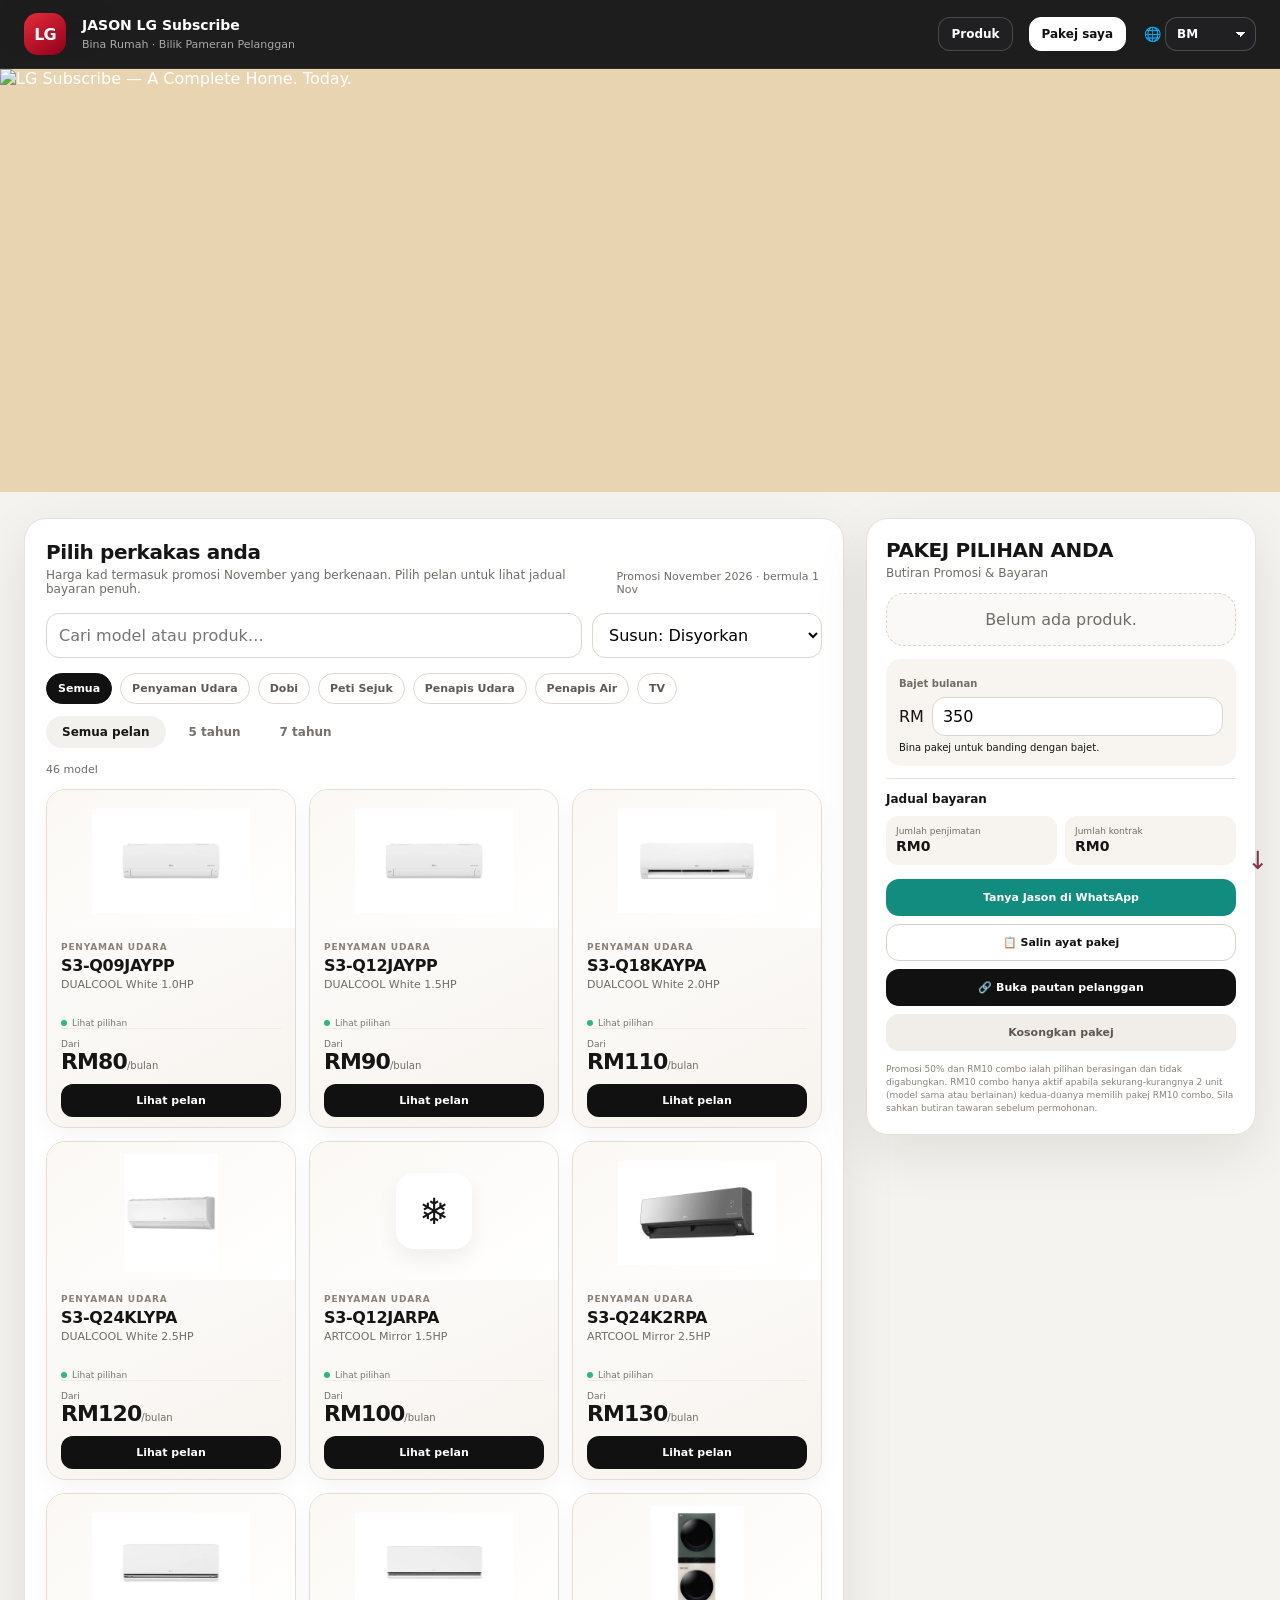
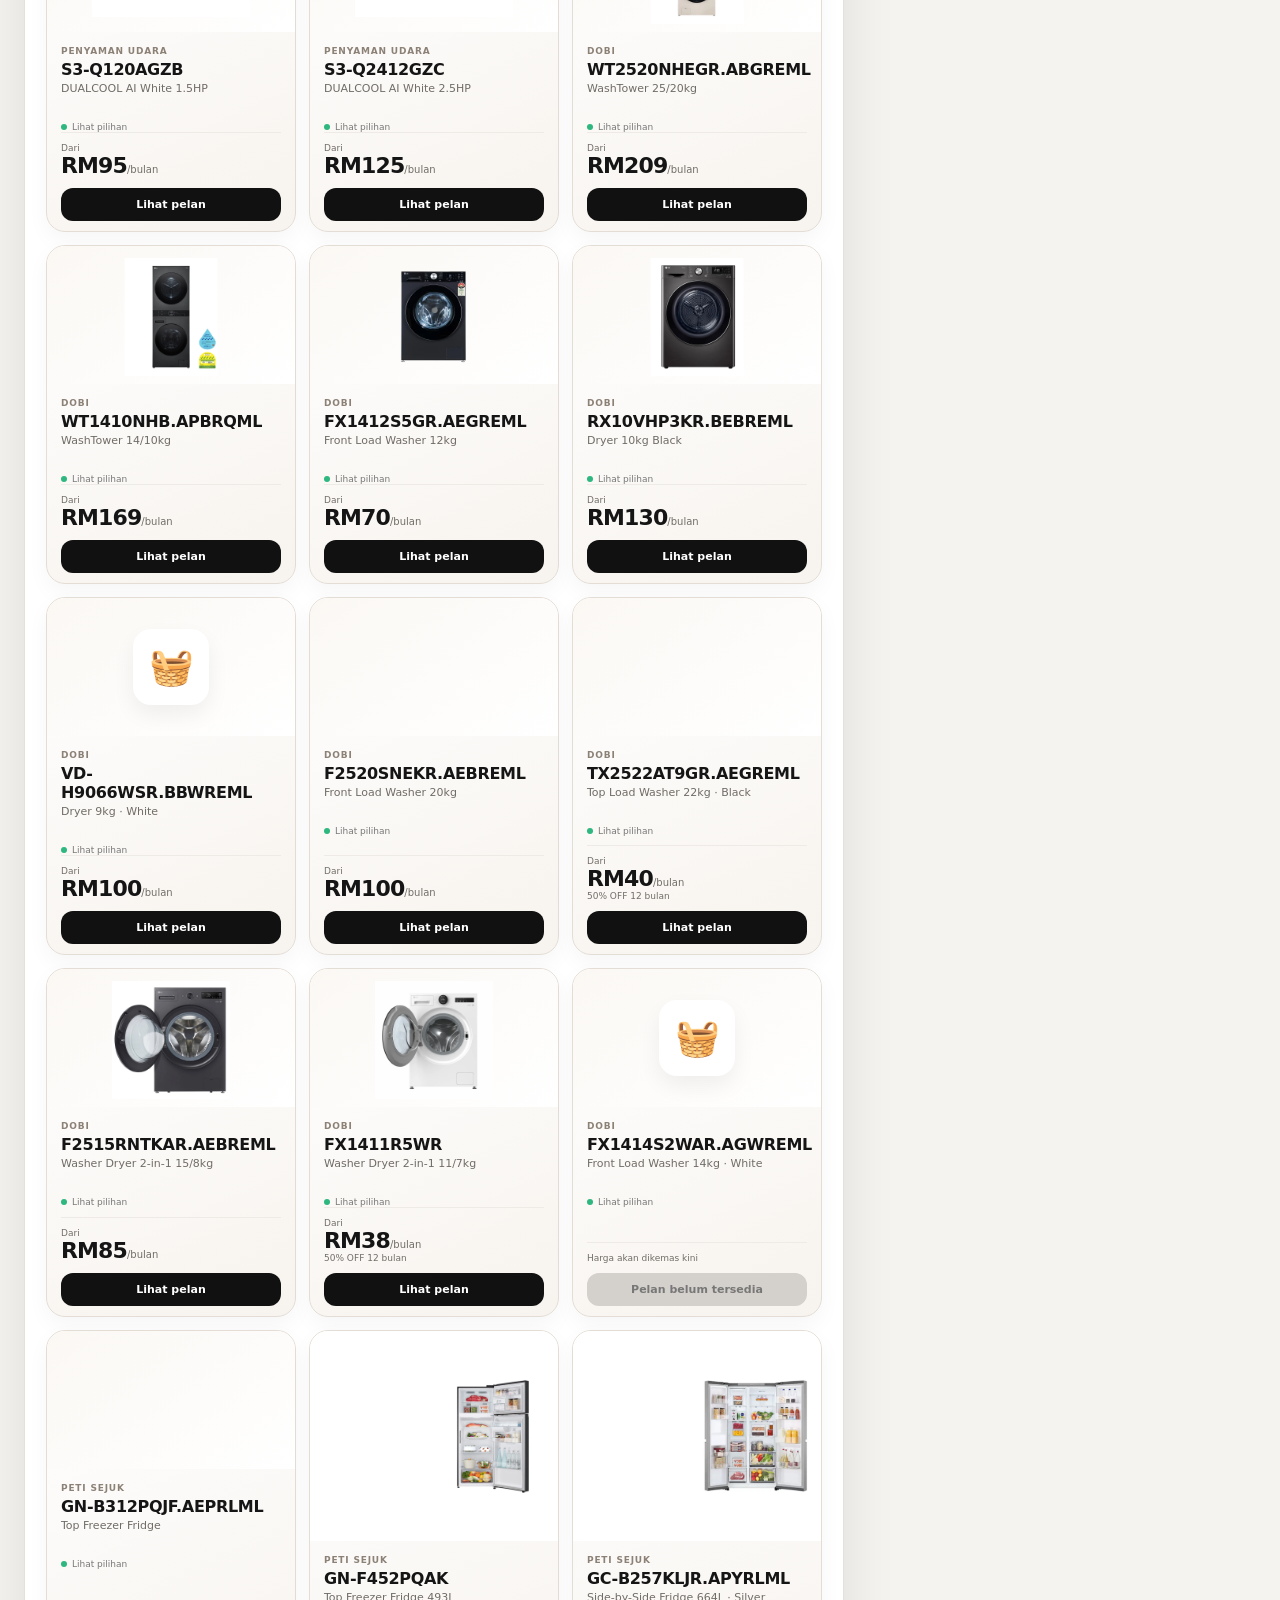
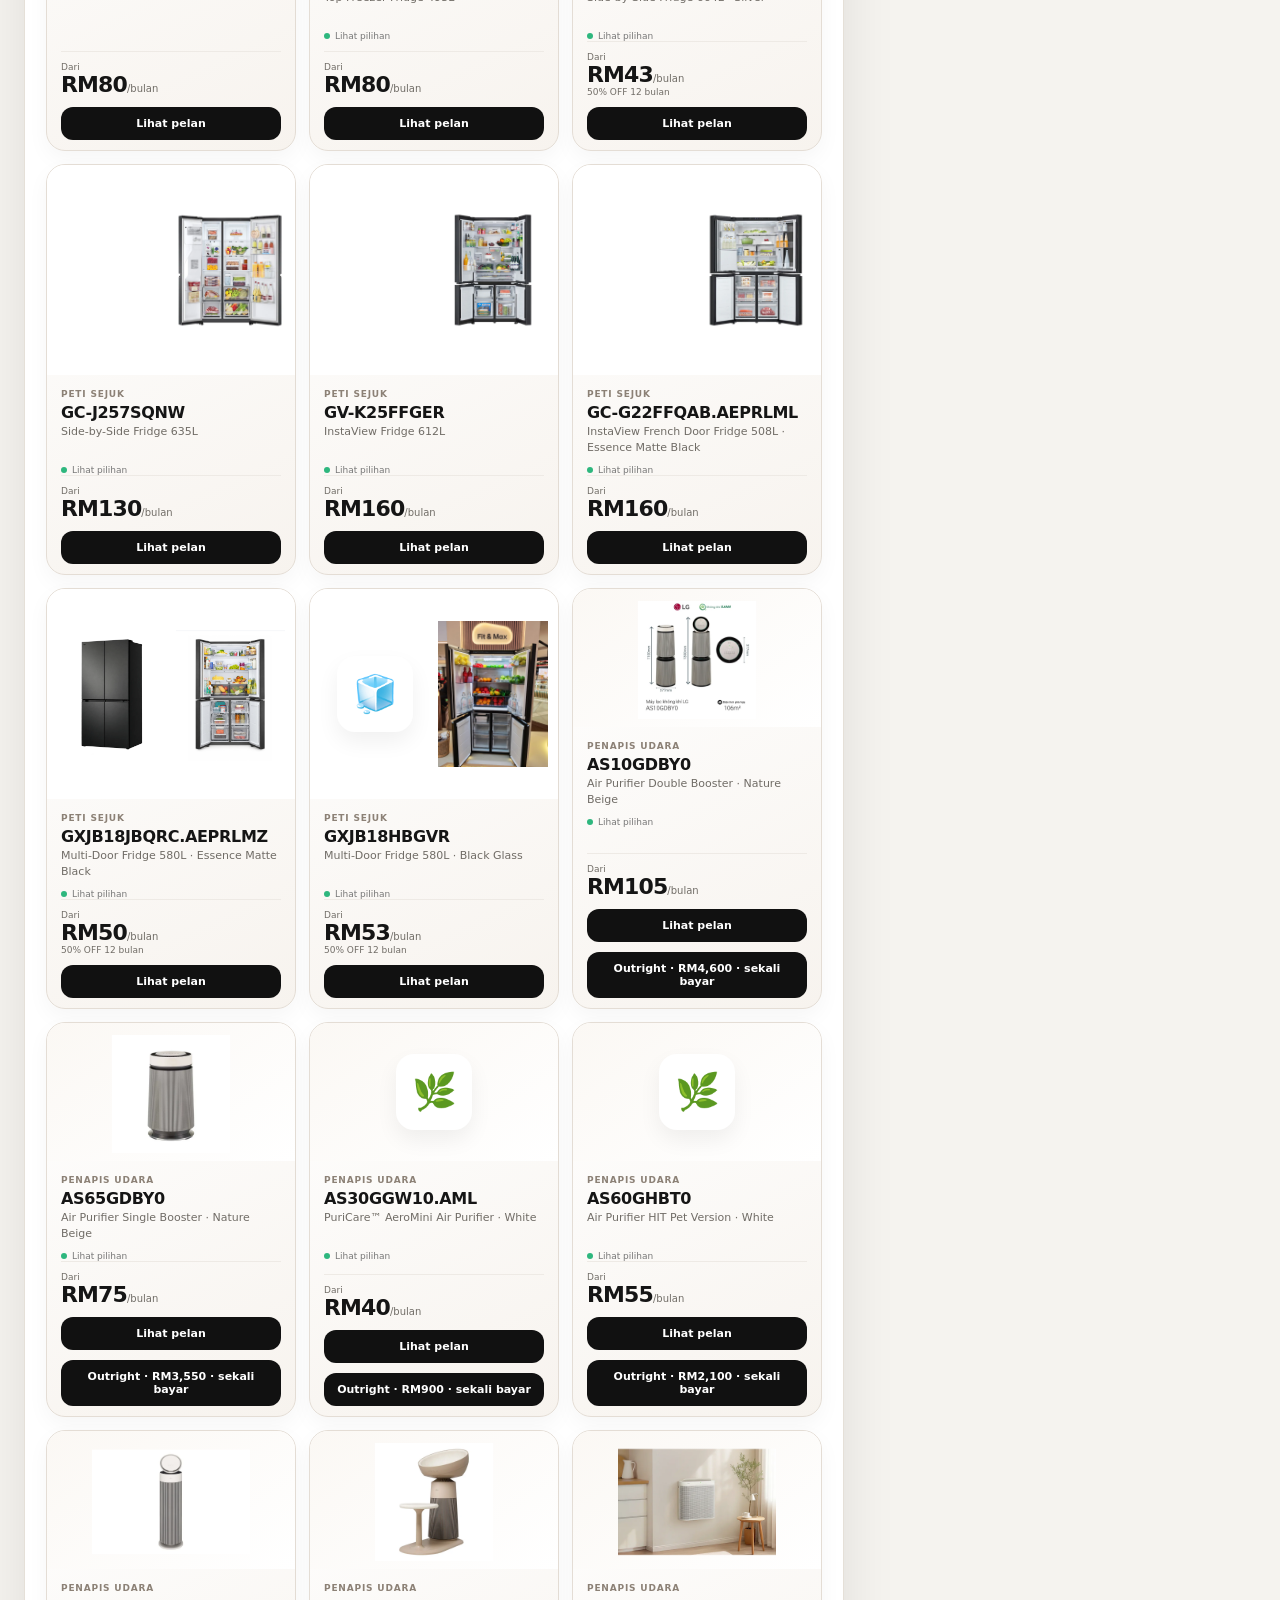
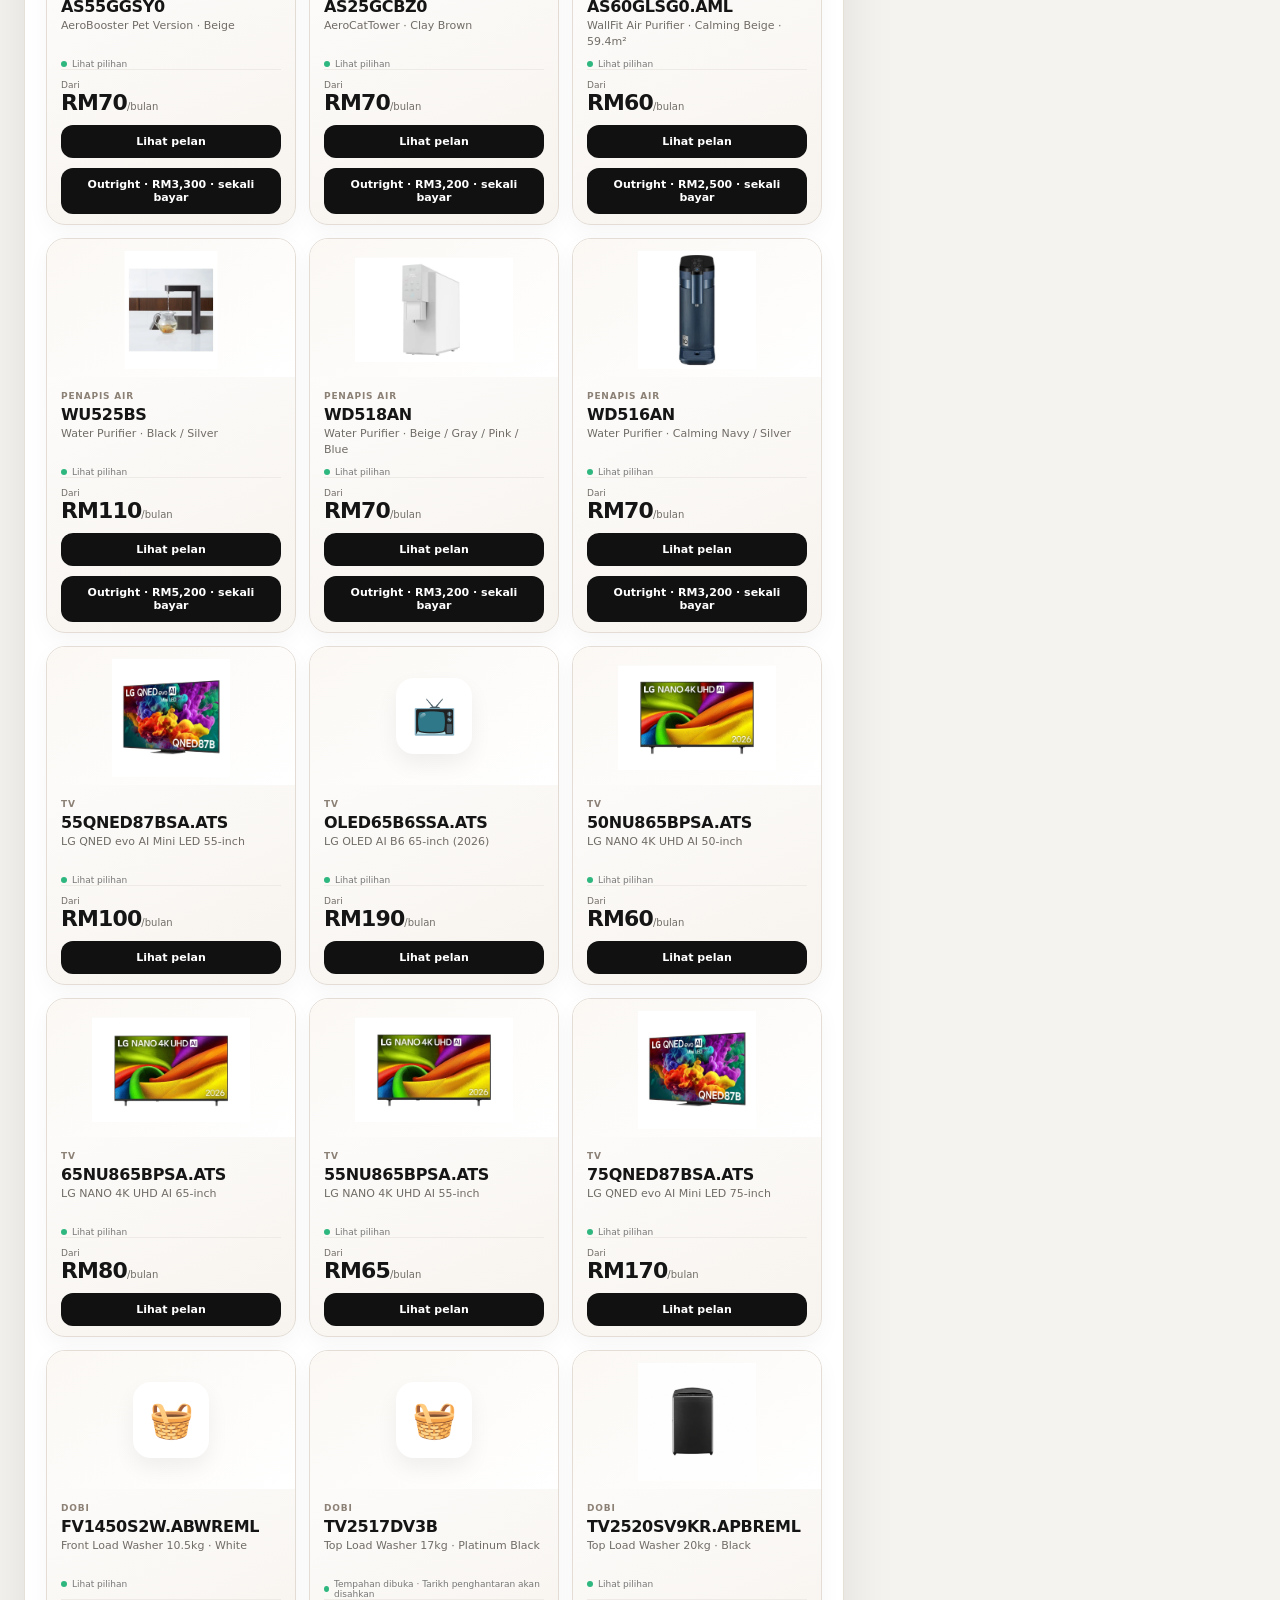
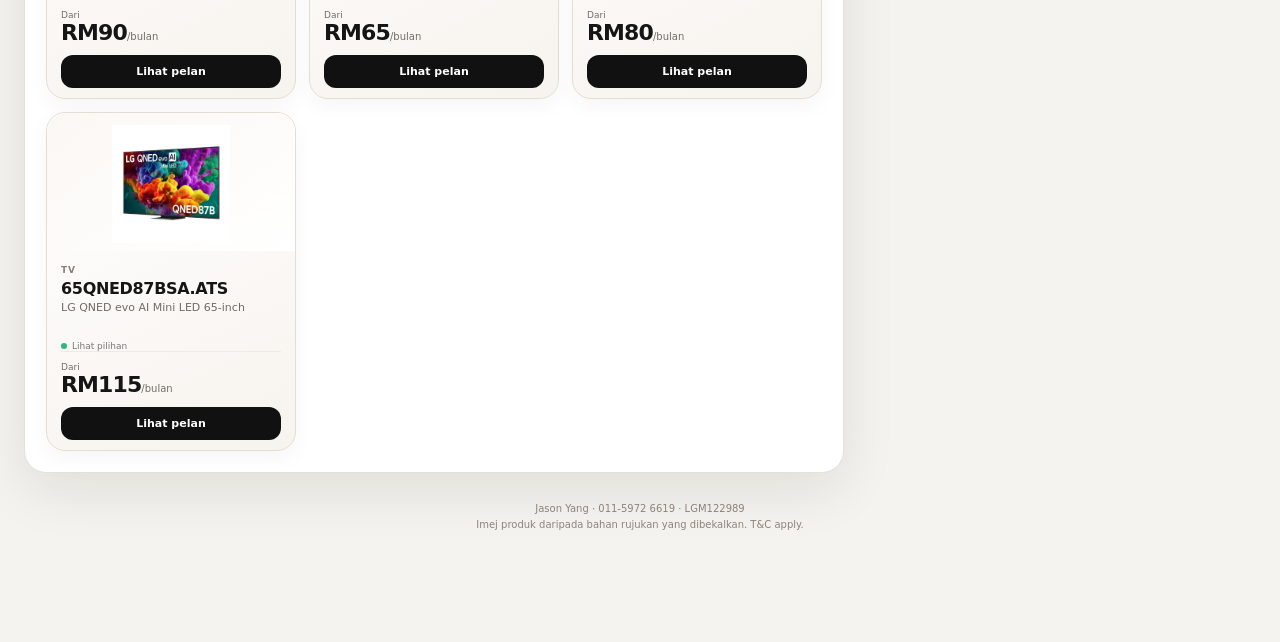
==== commit 7816fa99: "Label the 22 kg and 20 kg washers out of stock" ====
--- a/build-my-home/index.html
+++ b/build-my-home/index.html
@@ -14,6 +14,7 @@
 .shared-package-view .kpis .kpi:last-child{display:none!important}
 .hero-banner{margin:0;padding:0;background:#e9d4b1}
 .hero-banner img{display:block;width:100%;height:auto;max-width:1905px;margin:0 auto}
+.stock-badge{display:inline-block;margin:4px 0;padding:3px 9px;border-radius:999px;background:#f8d9dd;color:#9d1428;font-size:12px;font-weight:700;line-height:1.35}
 </style>
 
 <style id="page-scroll-controls-style">
@@ -208,7 +209,7 @@
 </dialog>
 <div class="toast" id="toast"></div>
 
-<script src="./catalog.js?v=20261118-artcool"></script><script src="./app.js?v=20261121-laundry-combo-copy-v2"></script><script src="./image-lite-v2.js?v=20261009-images1"></script>
+<script src="./catalog.js?v=20261118-artcool"></script><script src="./app.js?v=20261122-stock-labels"></script><script src="./image-lite-v2.js?v=20261009-images1"></script>
 
 <nav class="page-scroll-controls" aria-label="Page navigation">
   <button id="pageScrollUp" type="button" aria-label="Back to top" title="Back to top" hidden><span aria-hidden="true">↑</span></button>
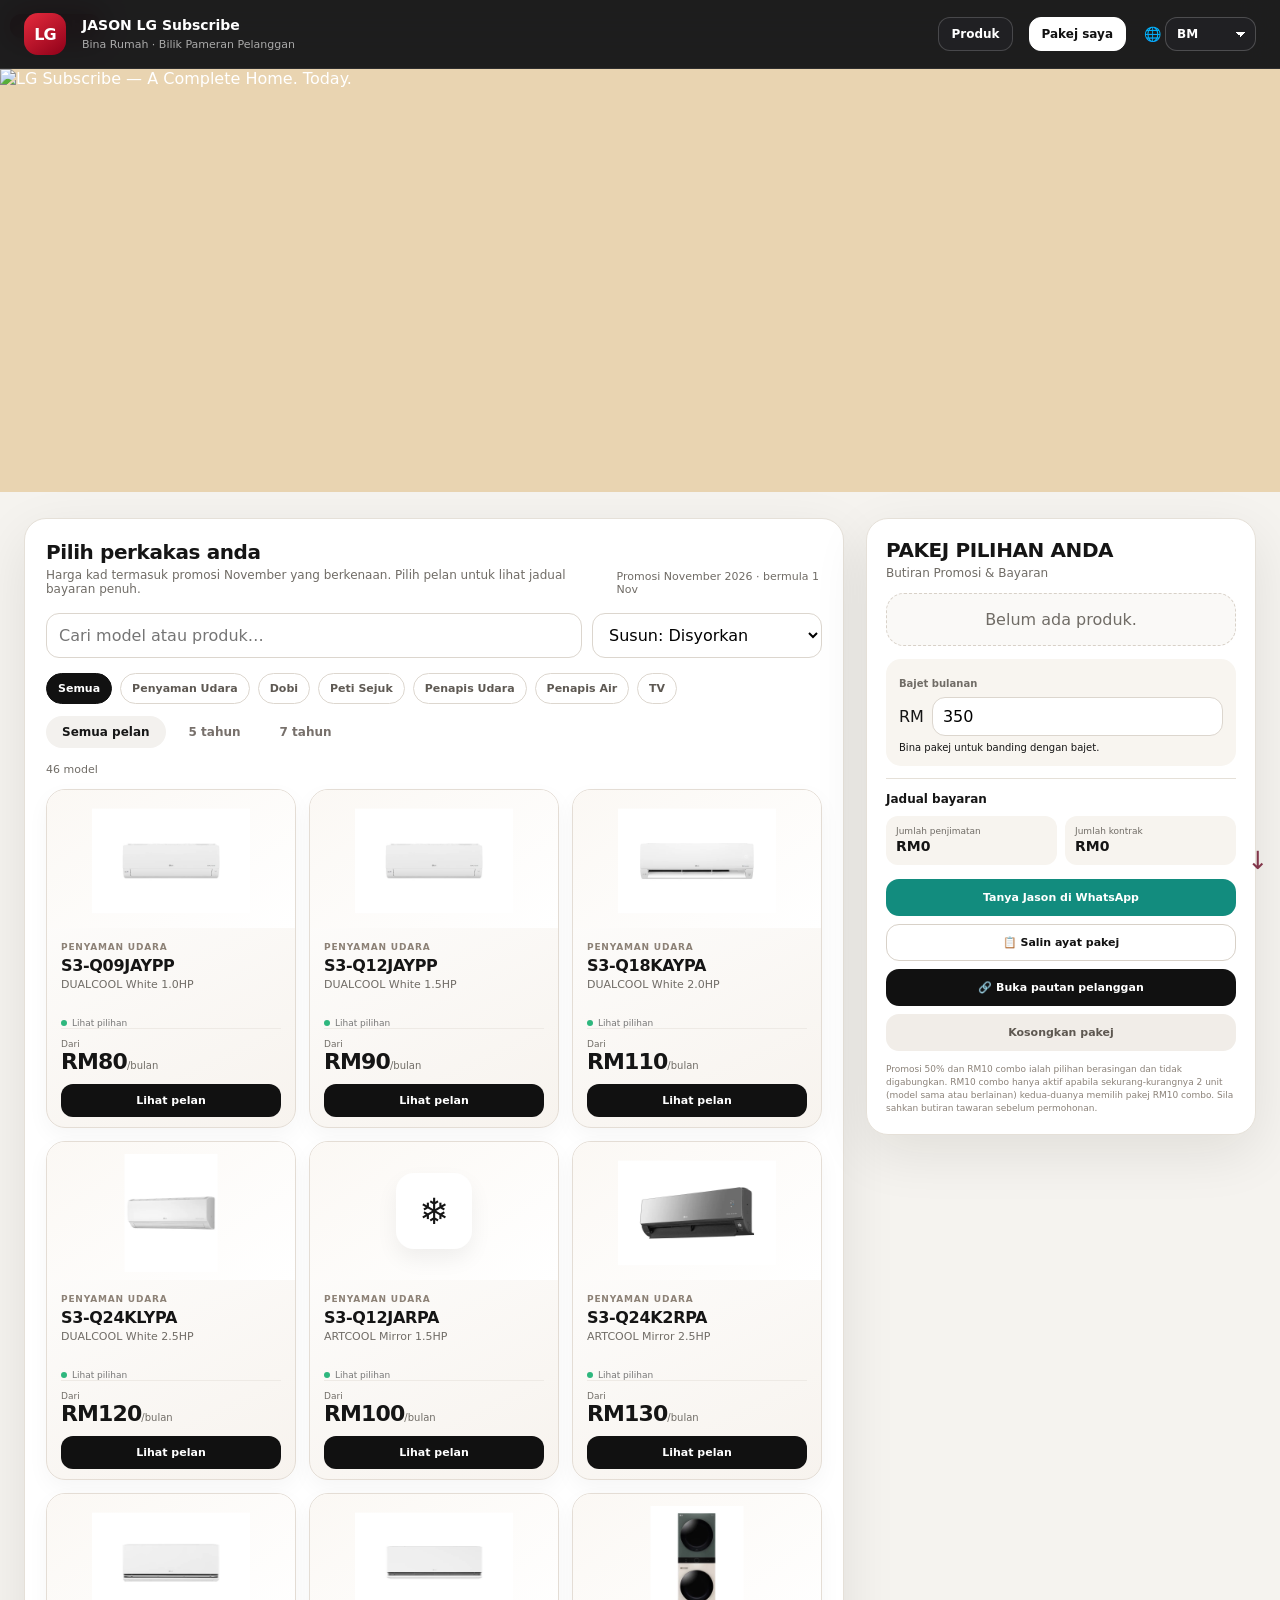
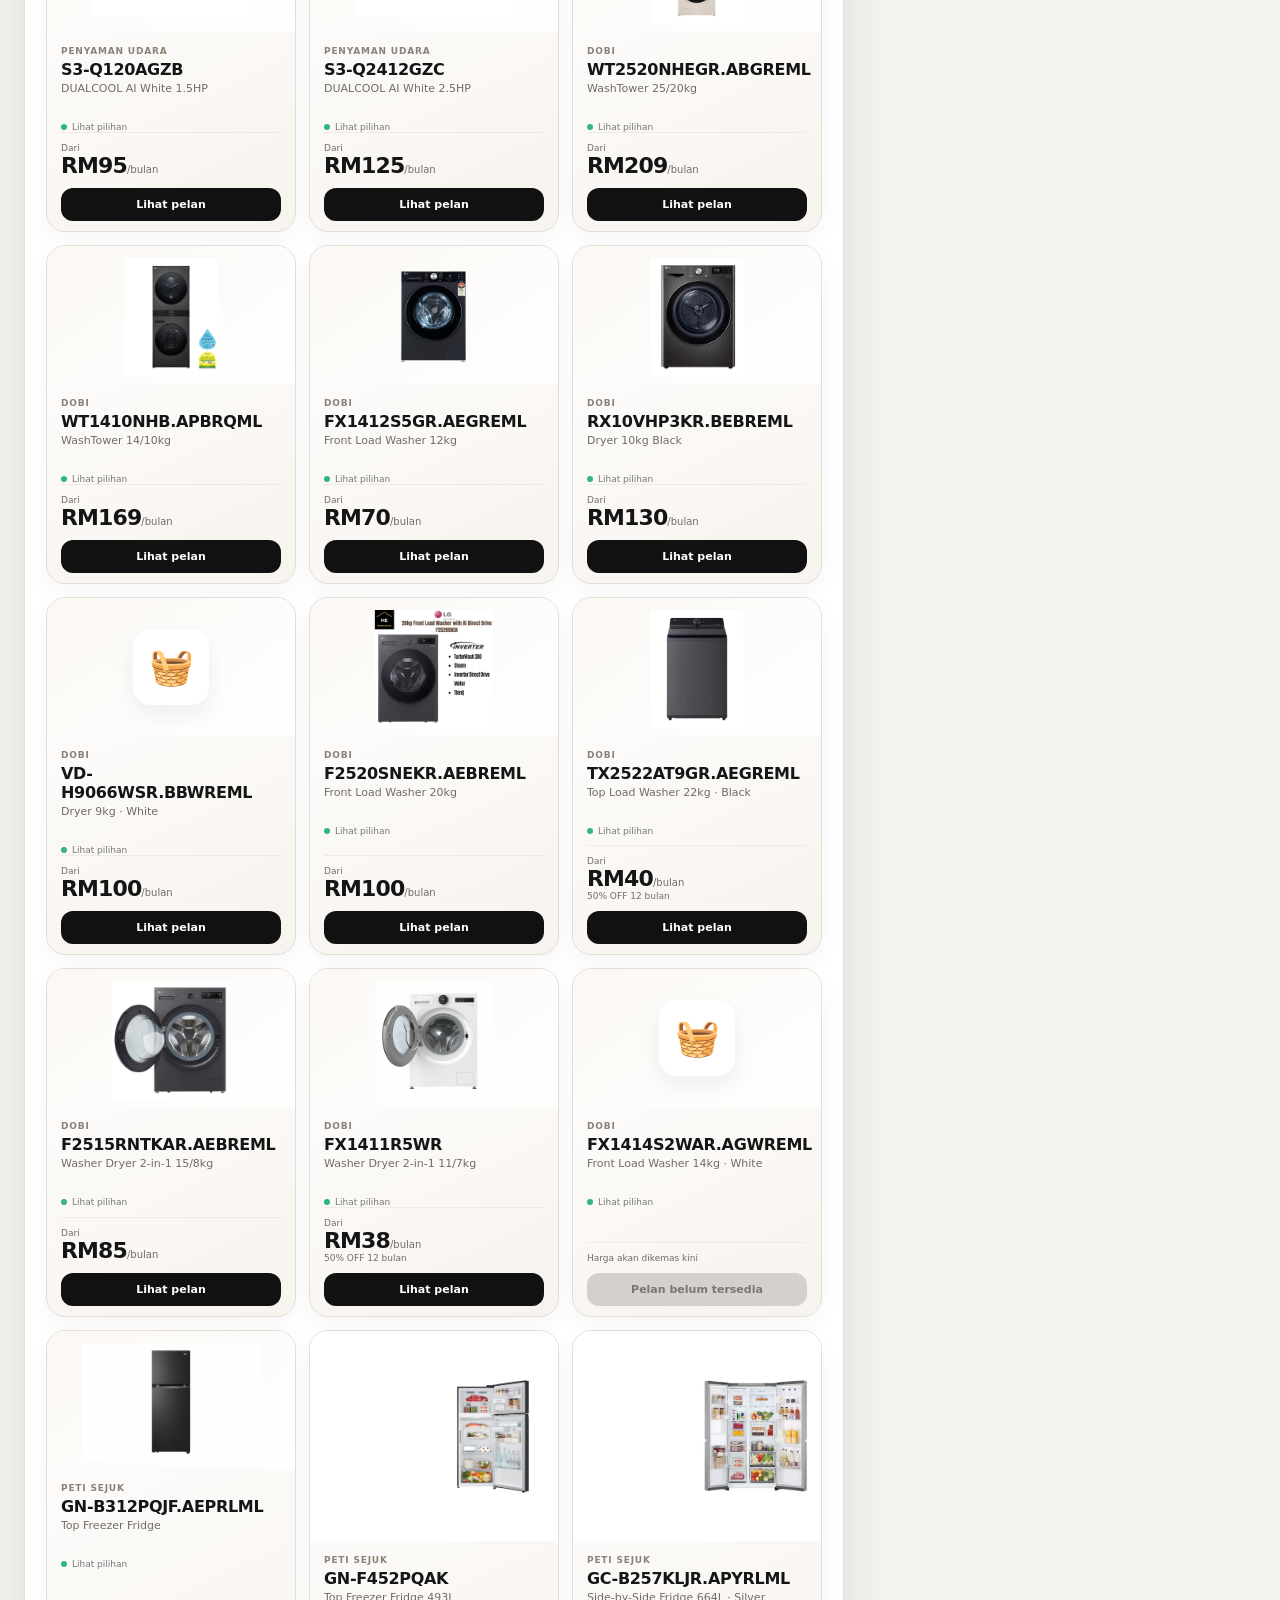
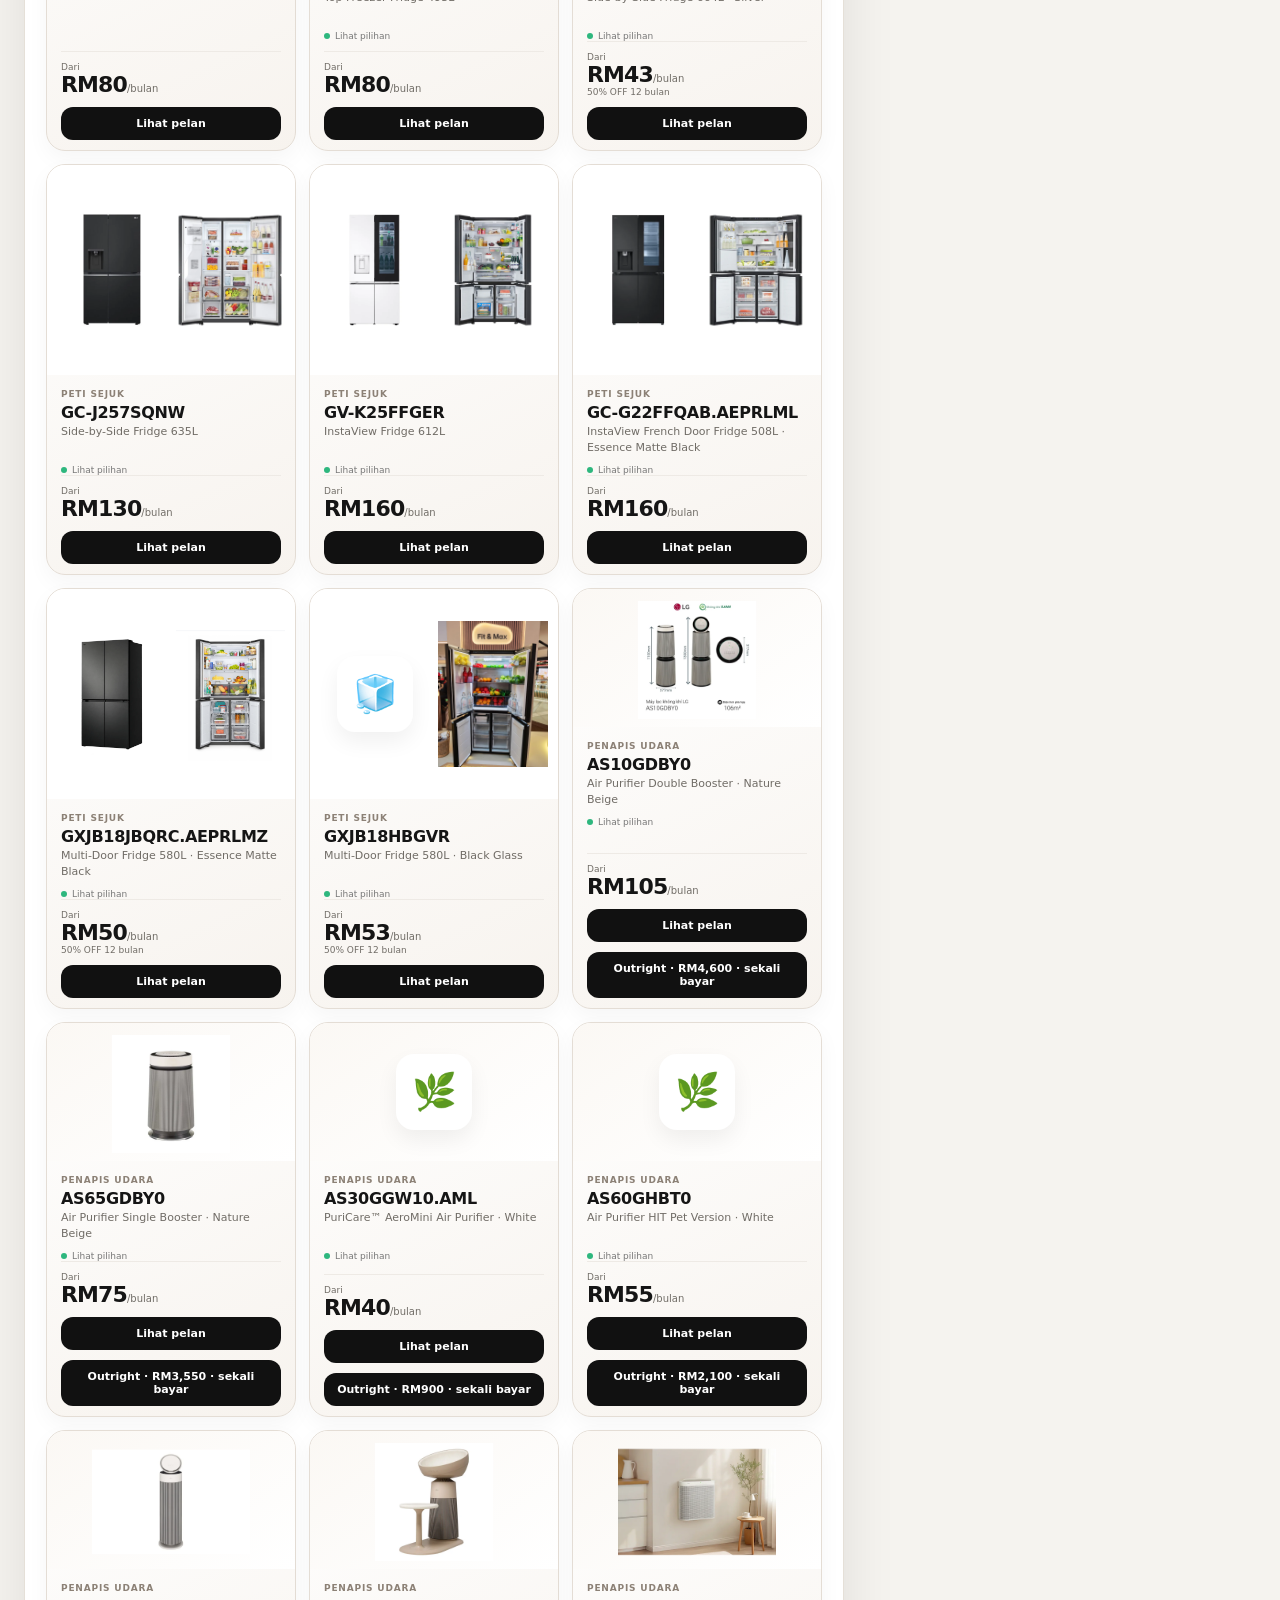
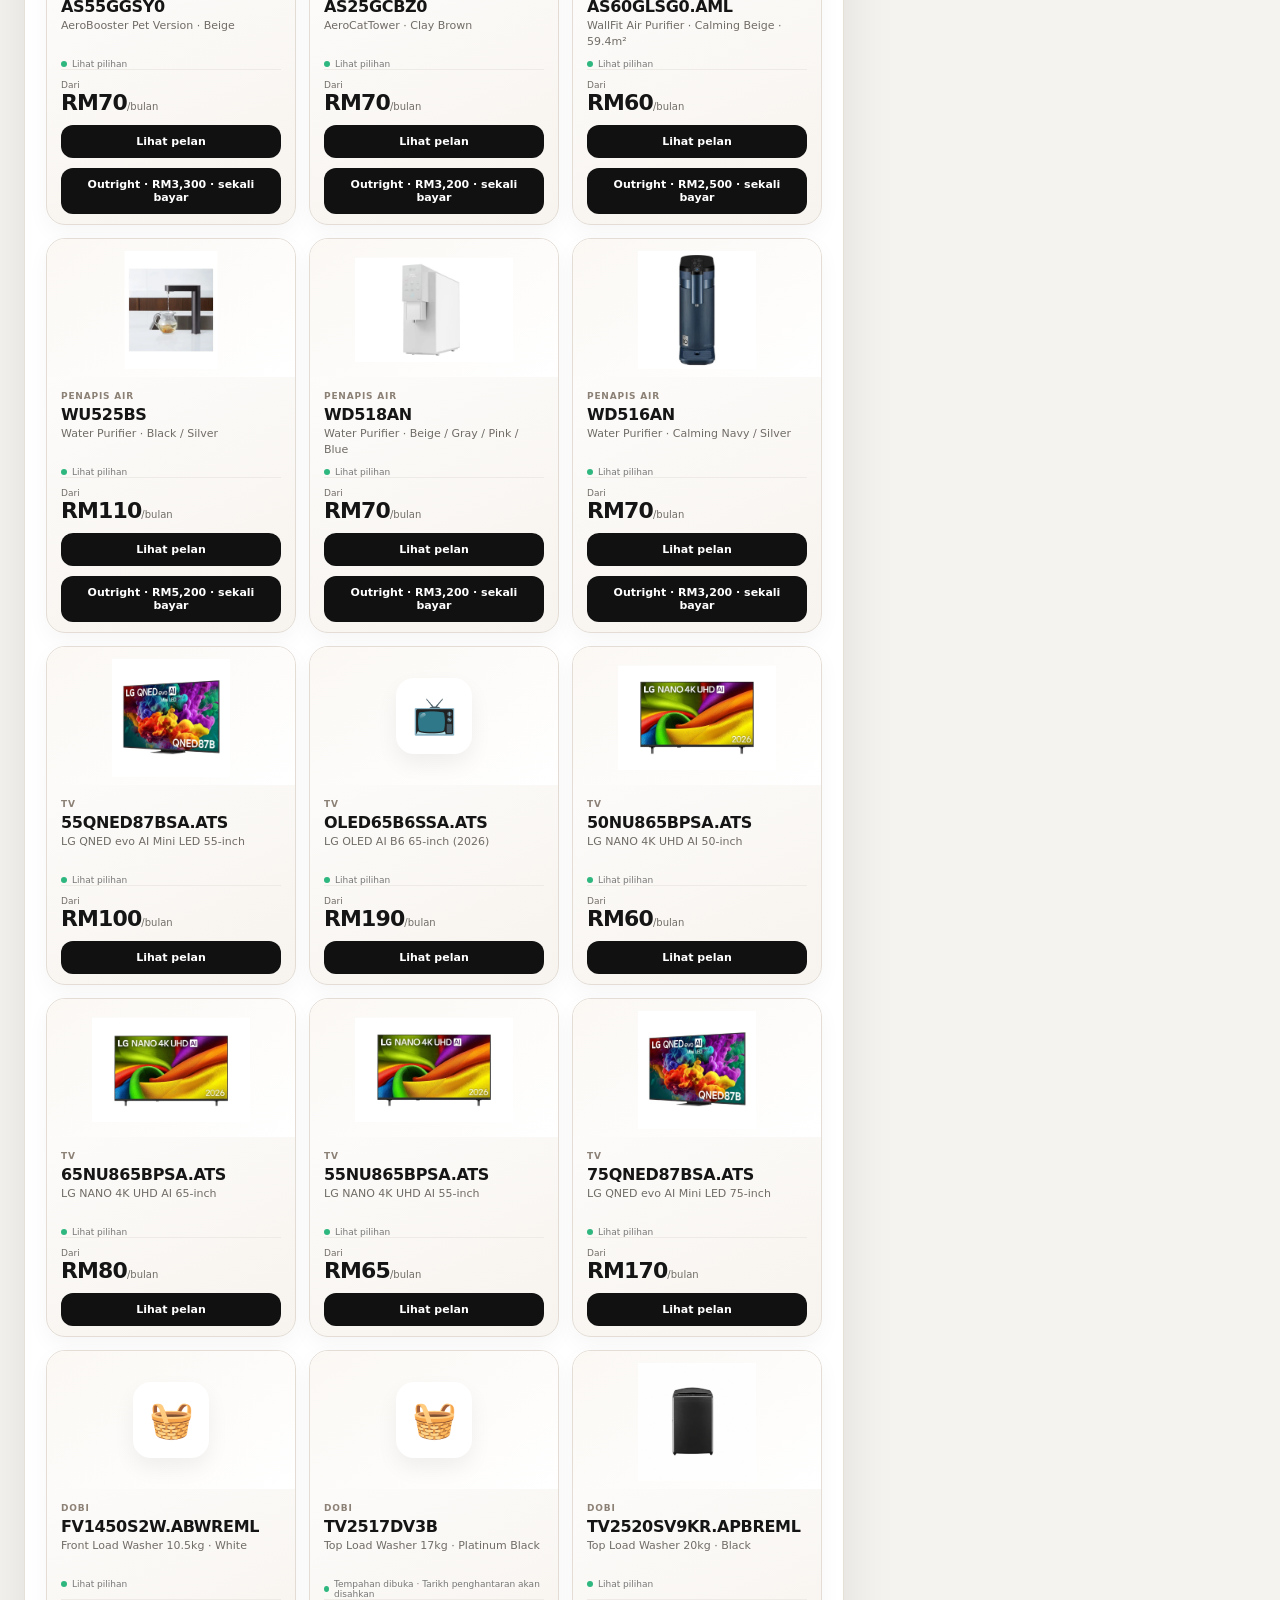
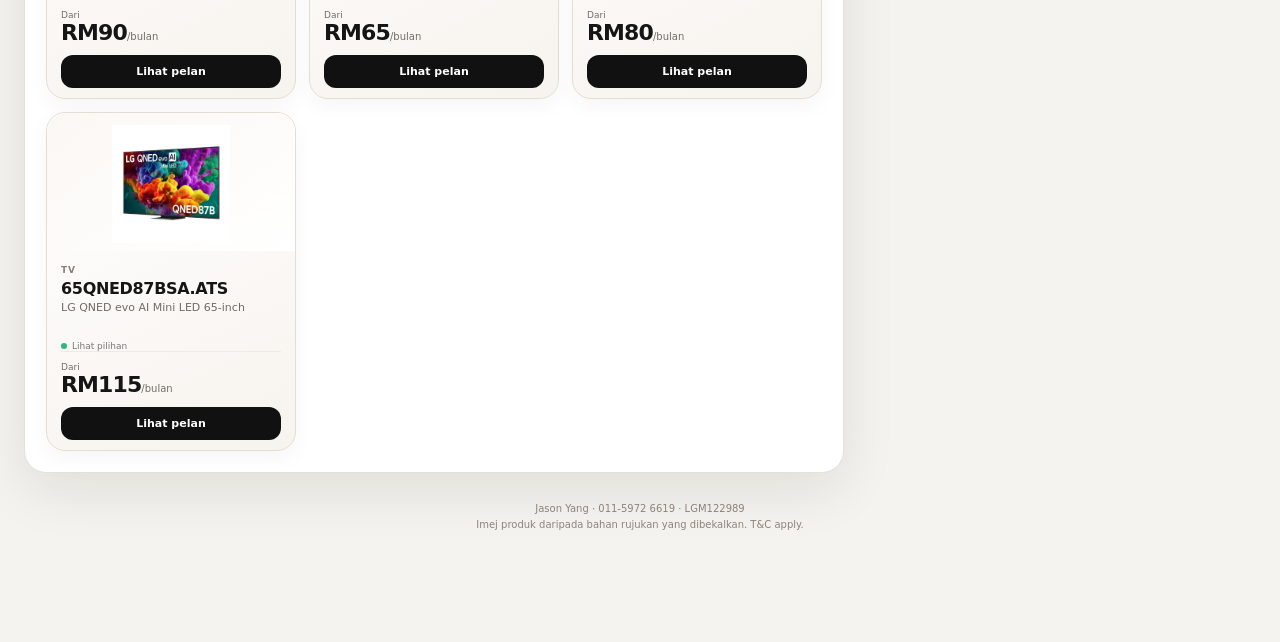
==== commit 0903c678: "Make washer out-of-stock badges solid red" ====
--- a/build-my-home/index.html
+++ b/build-my-home/index.html
@@ -14,7 +14,7 @@
 .shared-package-view .kpis .kpi:last-child{display:none!important}
 .hero-banner{margin:0;padding:0;background:#e9d4b1}
 .hero-banner img{display:block;width:100%;height:auto;max-width:1905px;margin:0 auto}
-.stock-badge{display:inline-block;margin:4px 0;padding:3px 9px;border-radius:999px;background:#f8d9dd;color:#9d1428;font-size:12px;font-weight:700;line-height:1.35}
+.stock-badge{display:inline-block;margin:4px 0;padding:3px 9px;border-radius:999px;background:#a5001d;color:#fff;font-size:12px;font-weight:700;line-height:1.35}
 </style>
 
 <style id="page-scroll-controls-style">
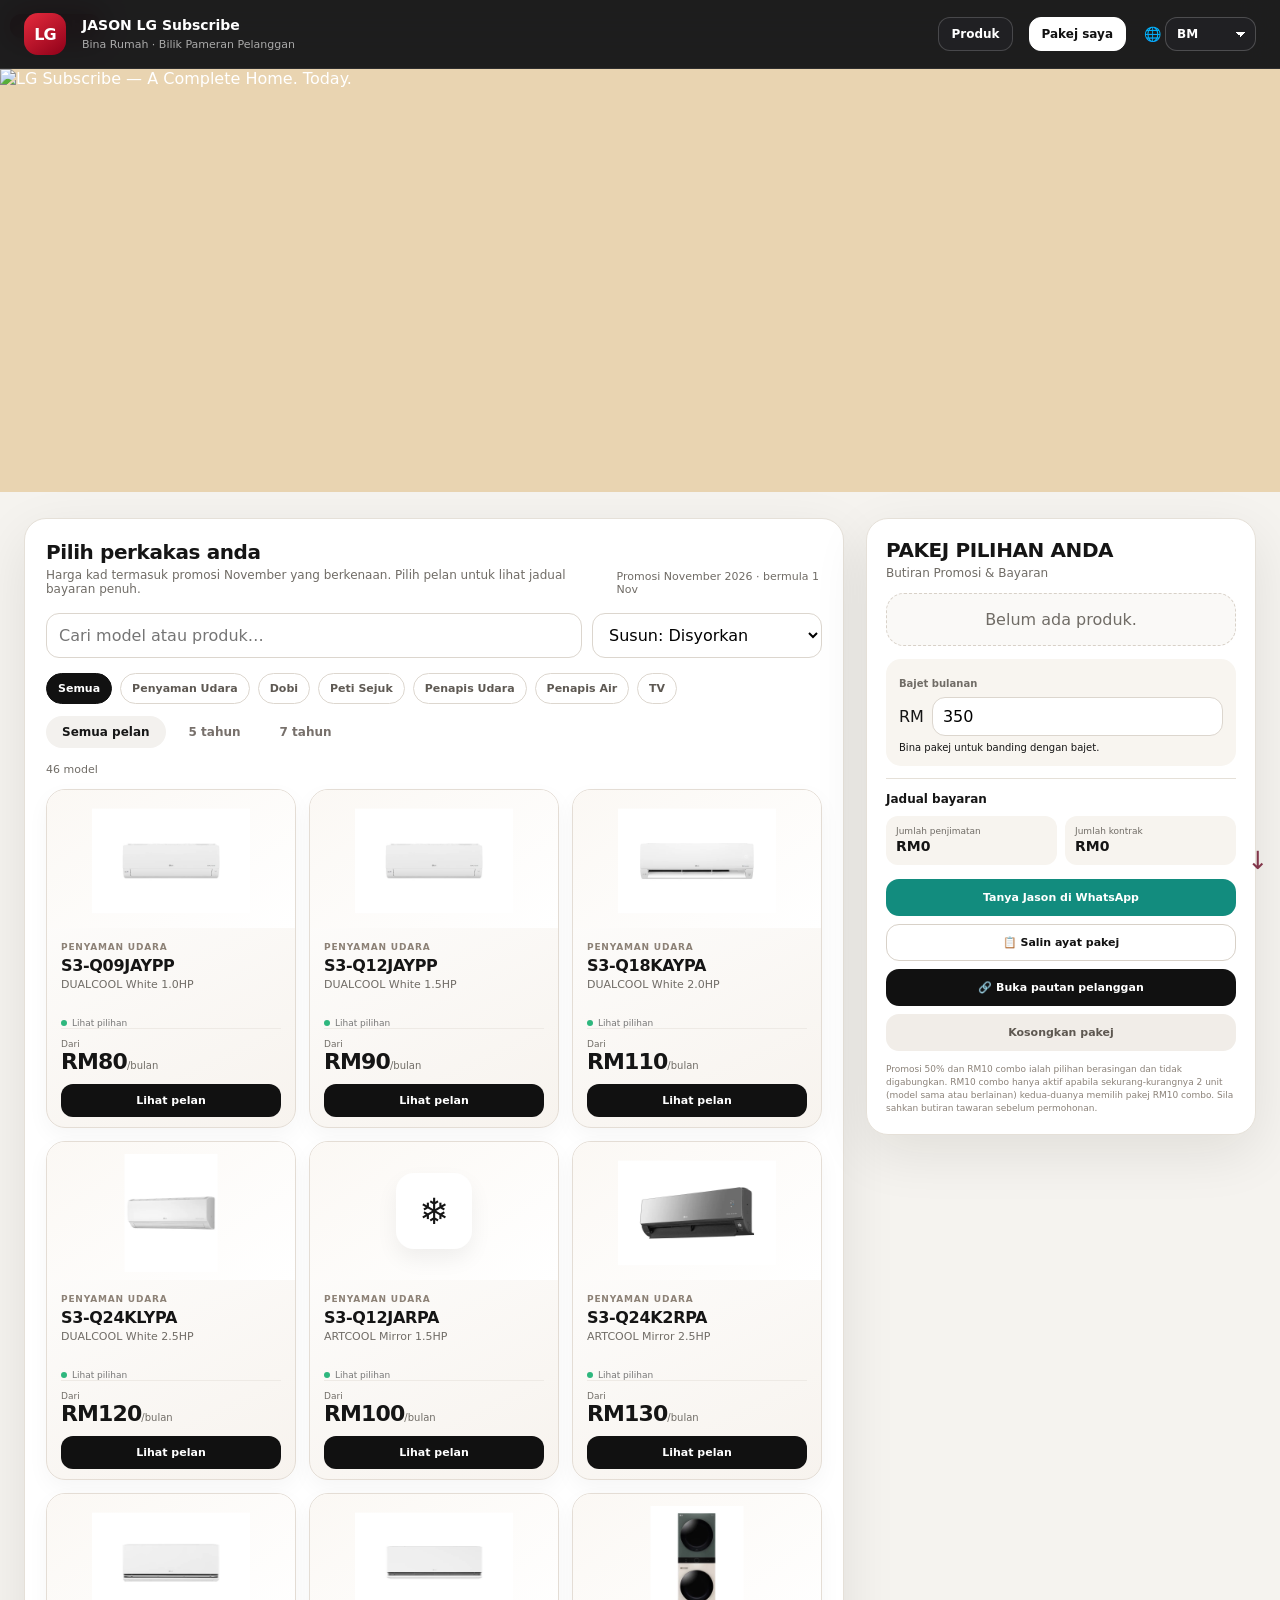
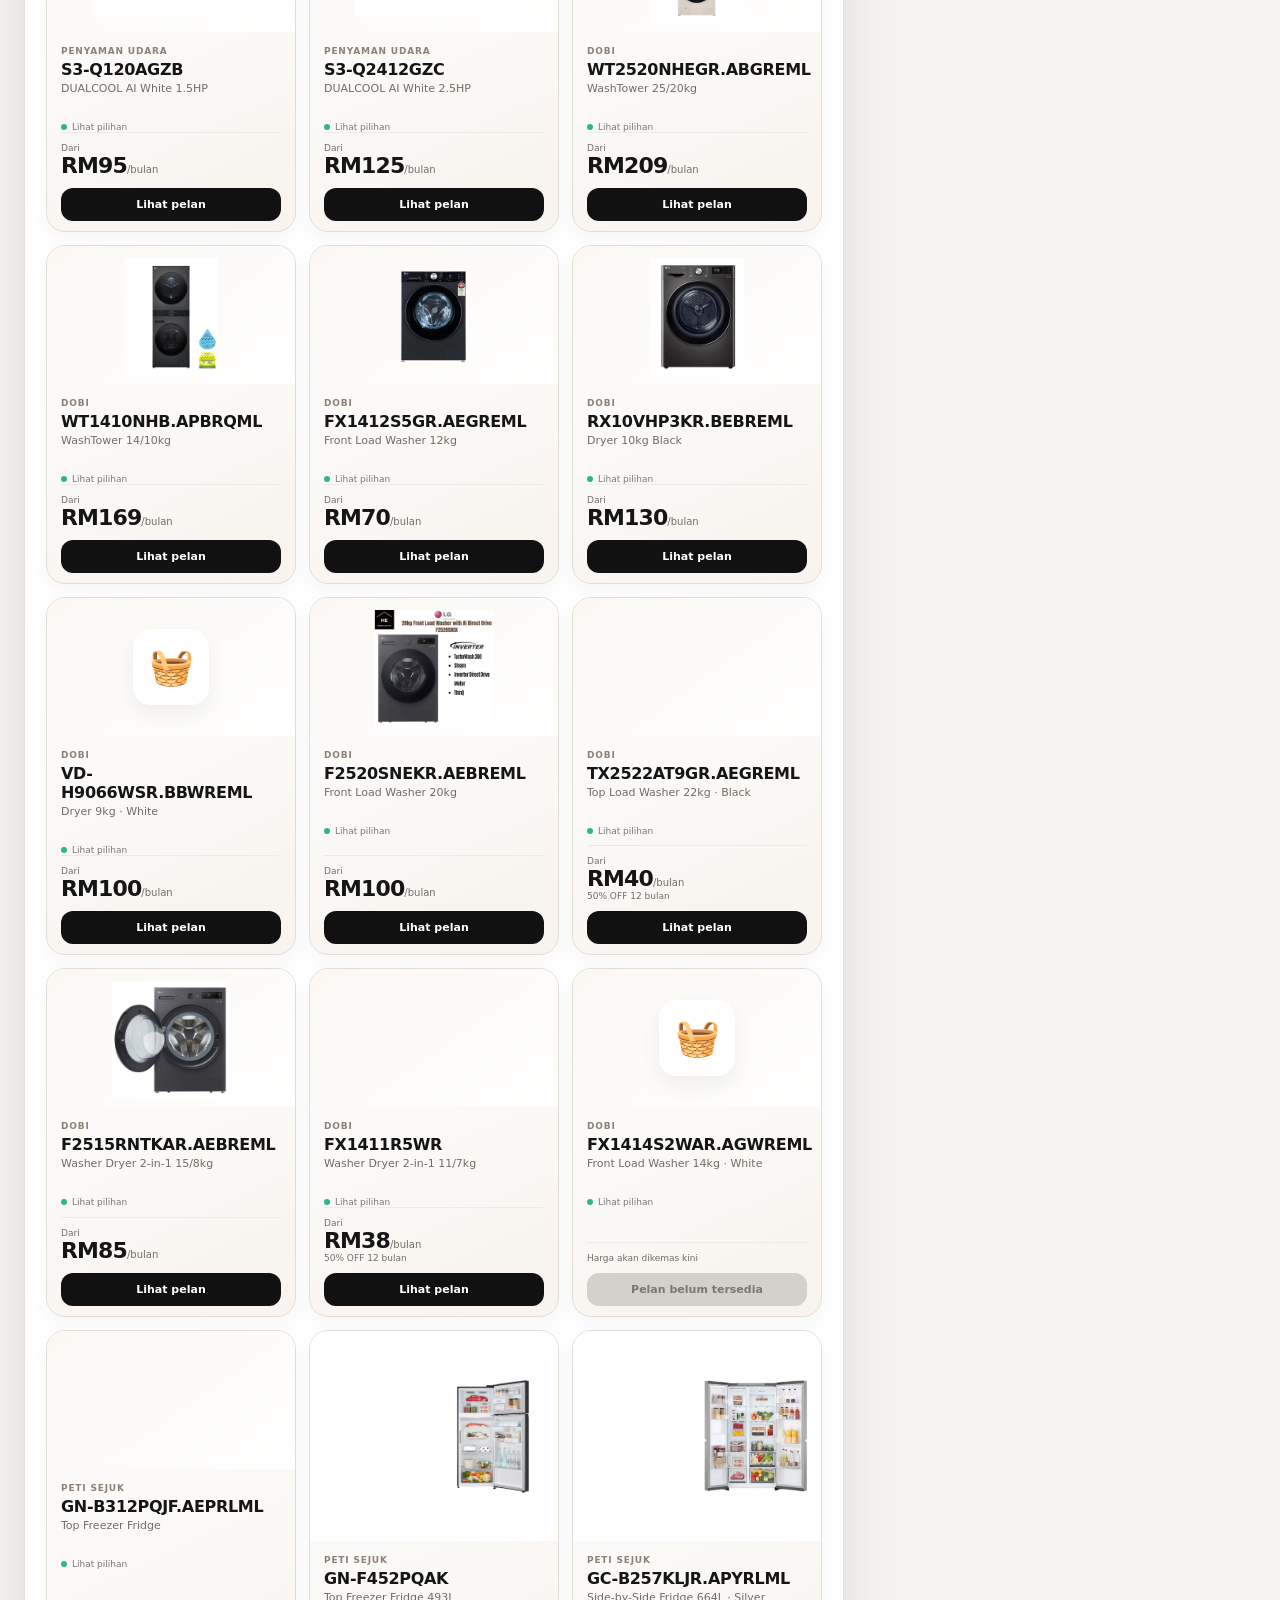
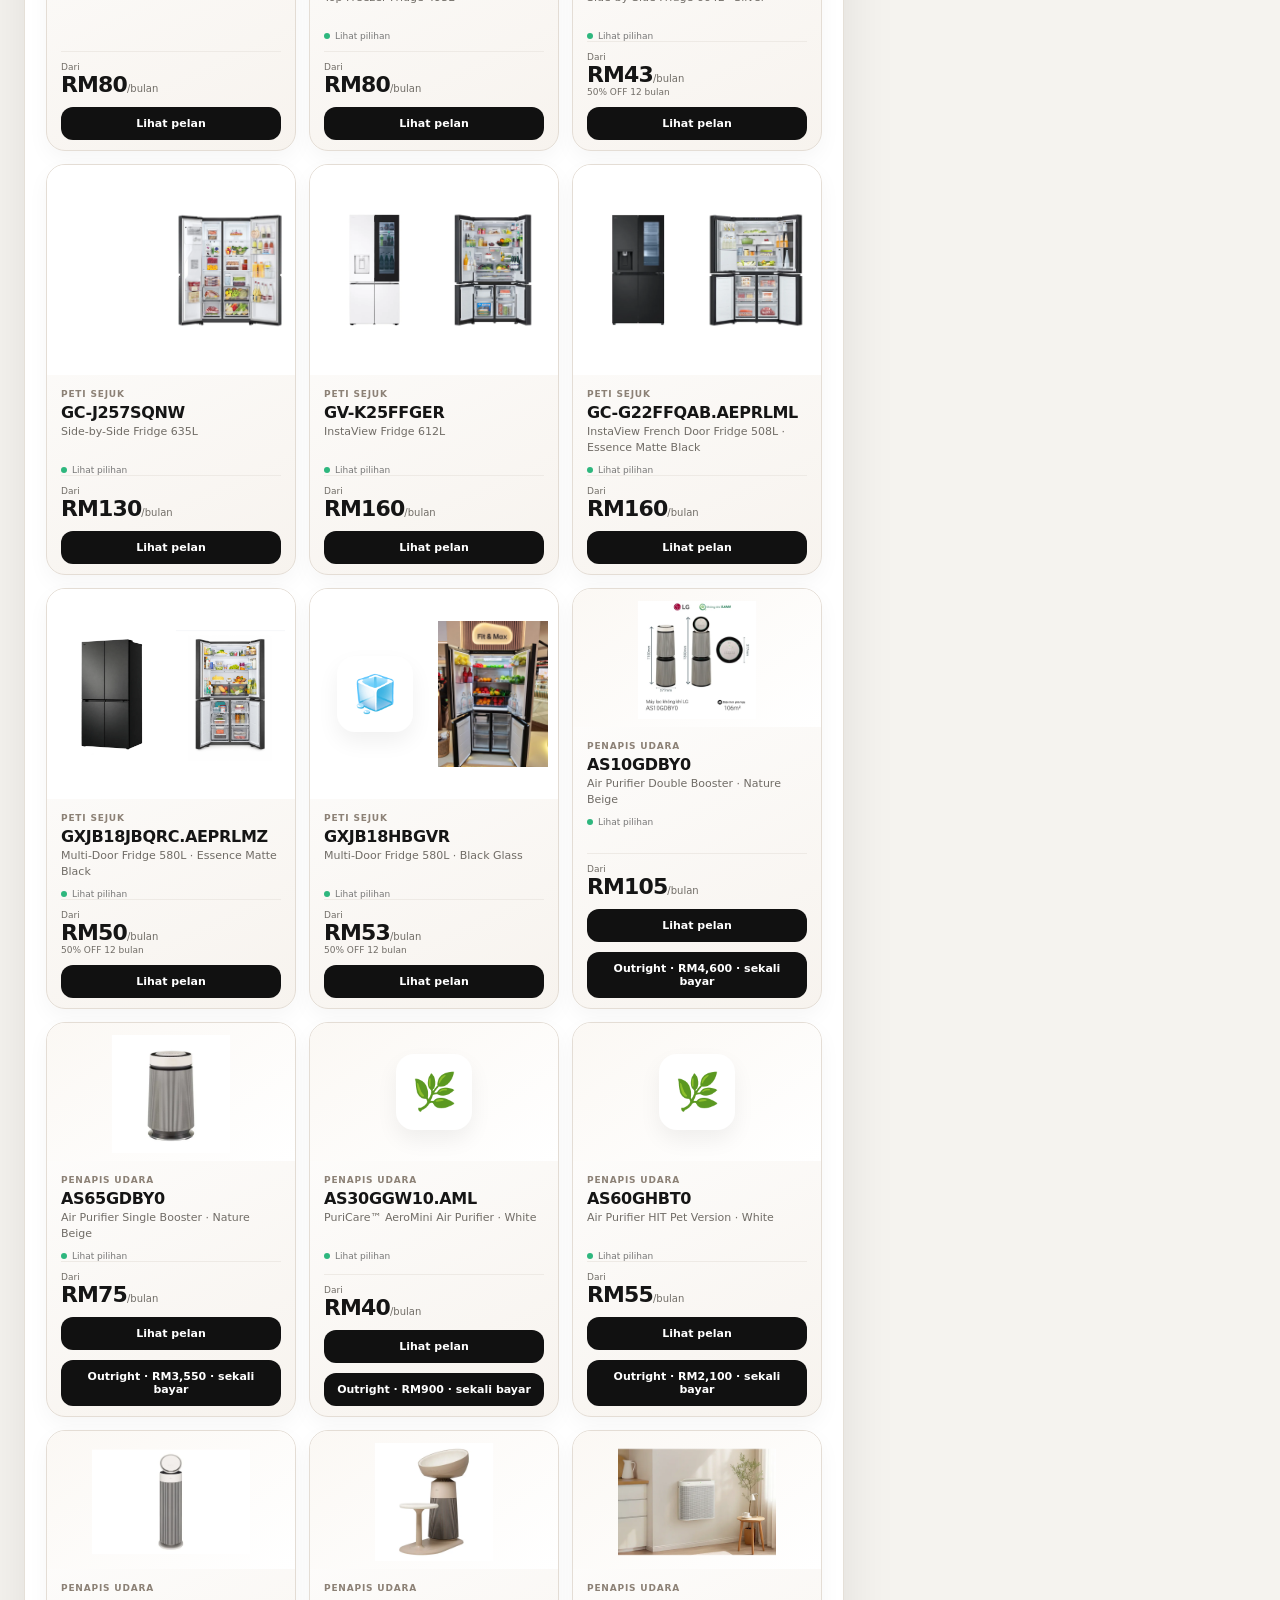
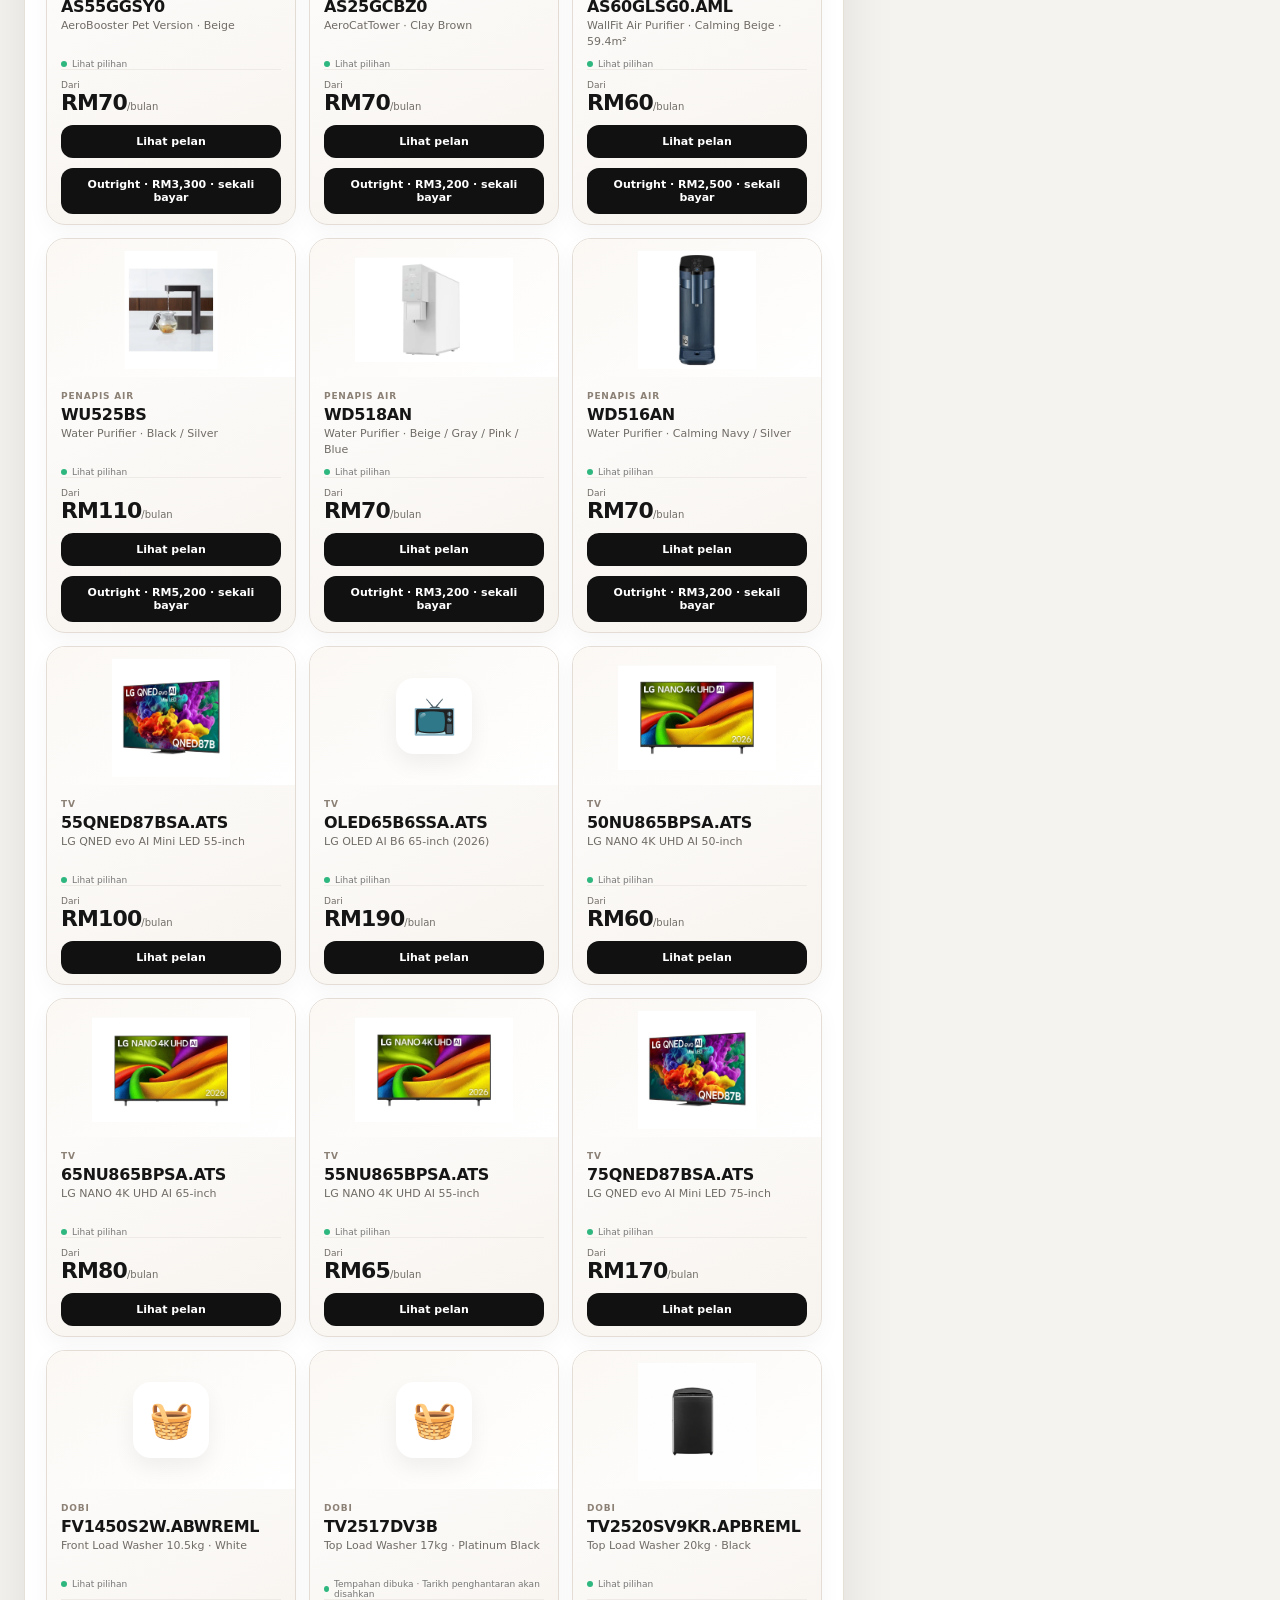
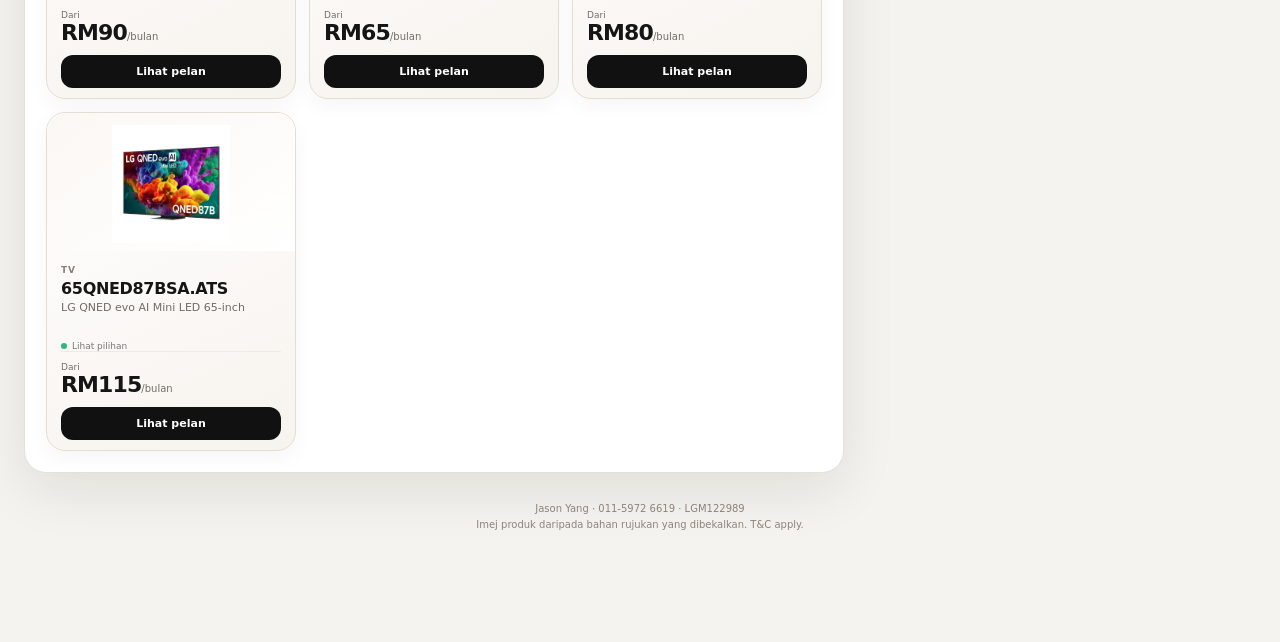
==== commit bc74b479: "Mark both top-load washers out of stock" ====
--- a/build-my-home/index.html
+++ b/build-my-home/index.html
@@ -209,7 +209,7 @@
 </dialog>
 <div class="toast" id="toast"></div>
 
-<script src="./catalog.js?v=20261118-artcool"></script><script src="./app.js?v=20261122-stock-labels"></script><script src="./image-lite-v2.js?v=20261009-images1"></script>
+<script src="./catalog.js?v=20261118-artcool"></script><script src="./app.js?v=20261122-top-load-stock"></script><script src="./image-lite-v2.js?v=20261009-images1"></script>
 
 <nav class="page-scroll-controls" aria-label="Page navigation">
   <button id="pageScrollUp" type="button" aria-label="Back to top" title="Back to top" hidden><span aria-hidden="true">↑</span></button>
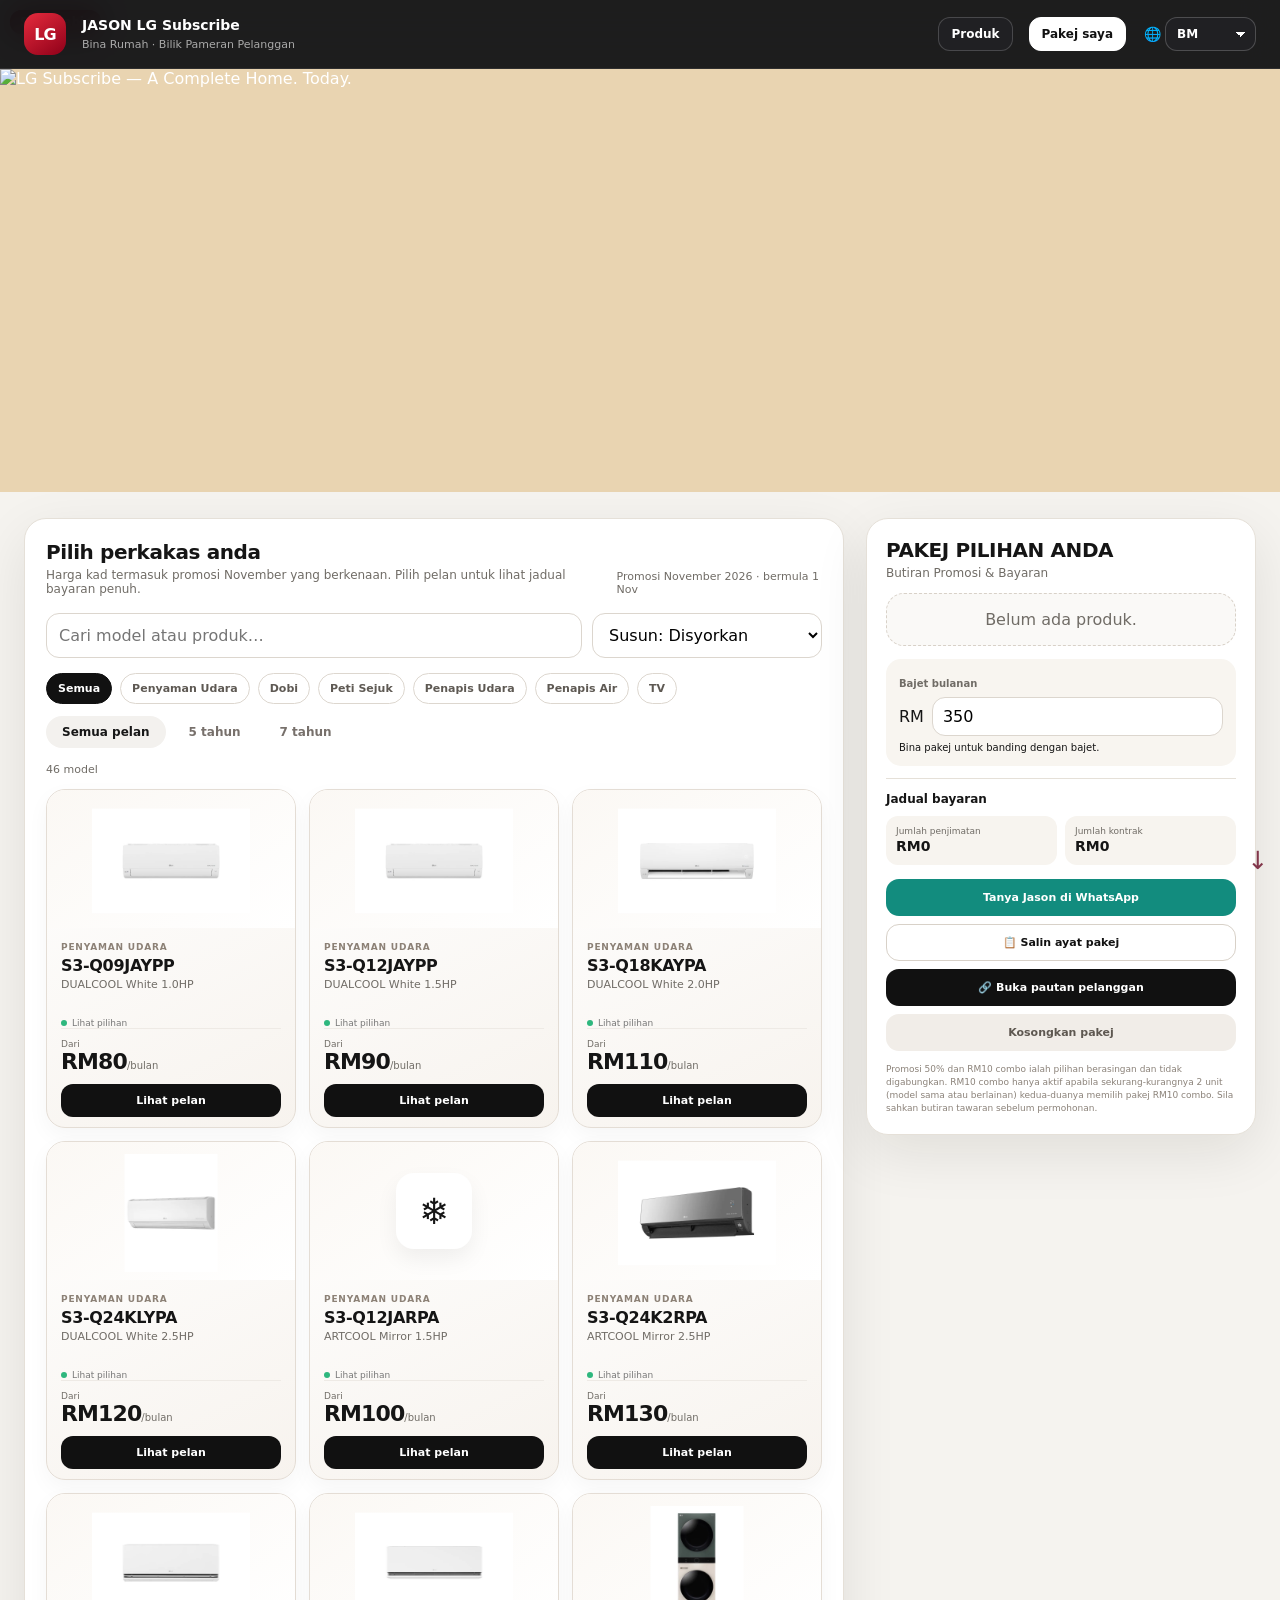
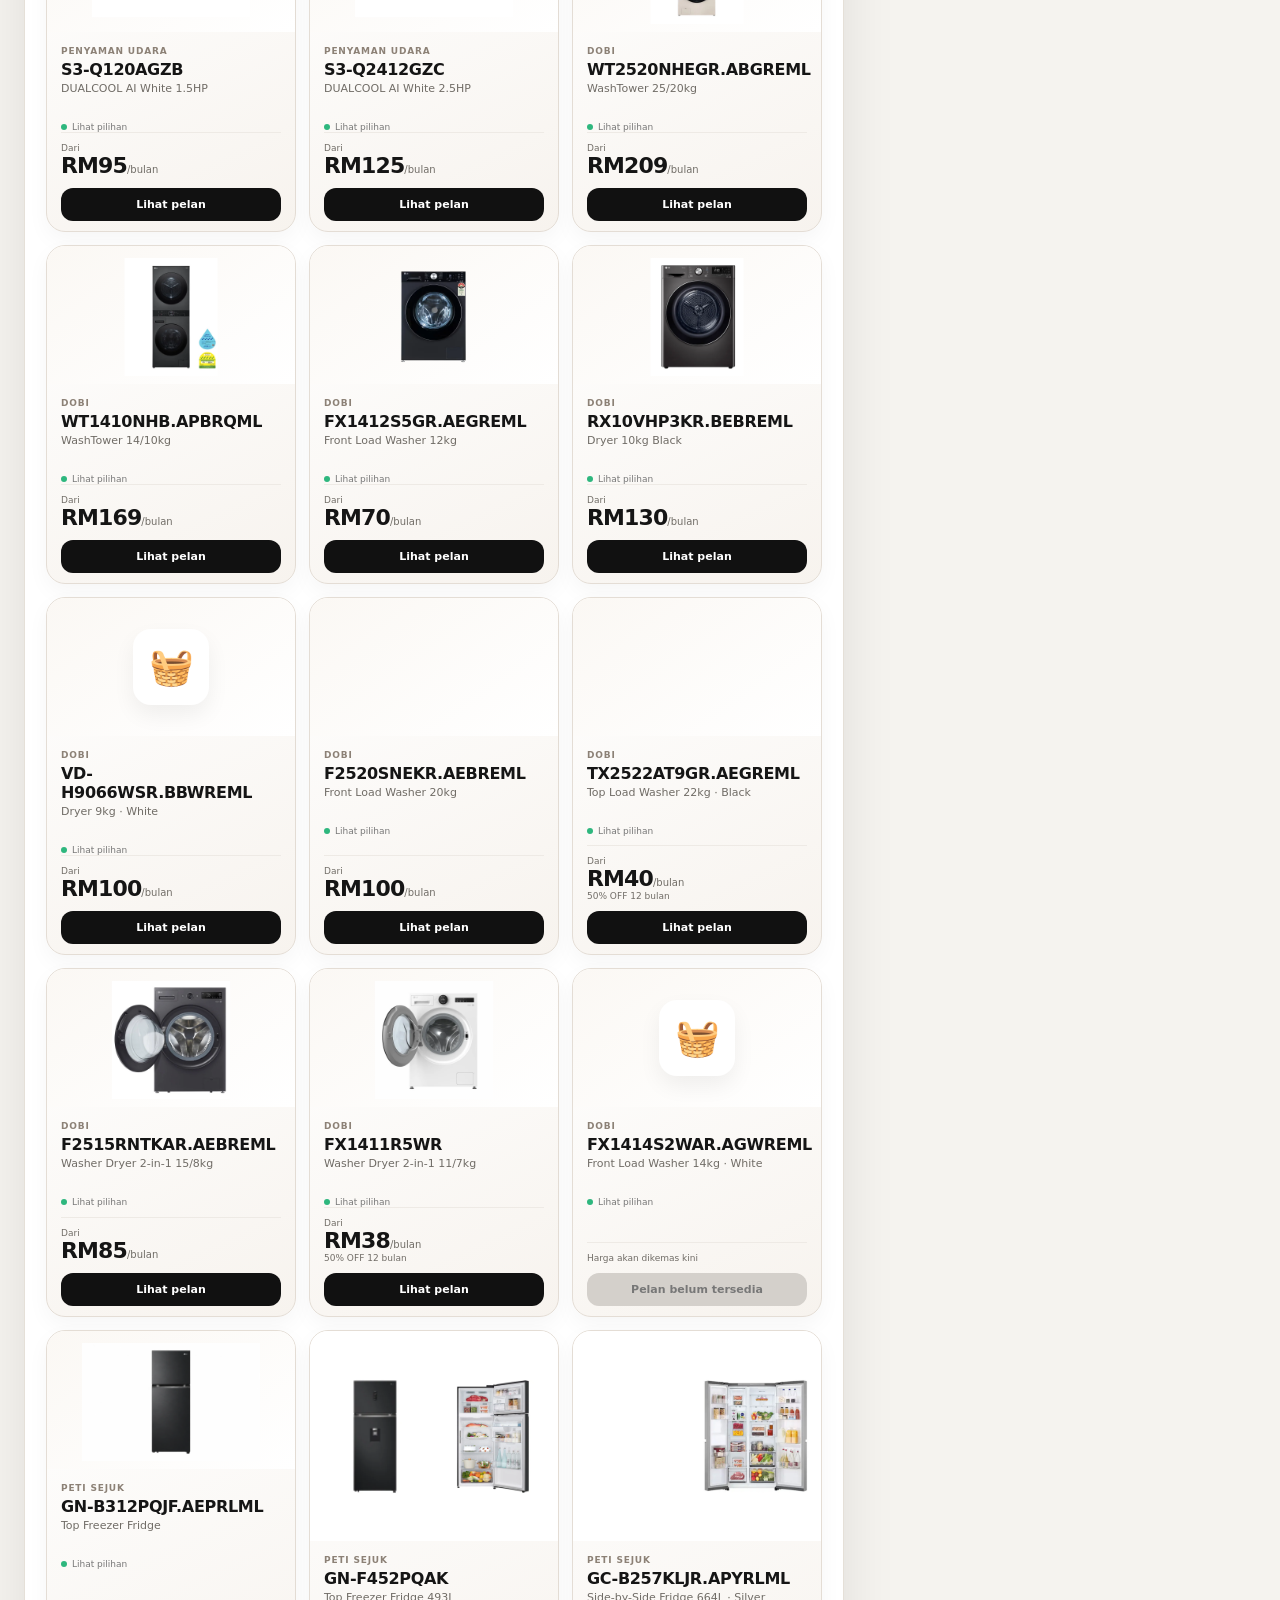
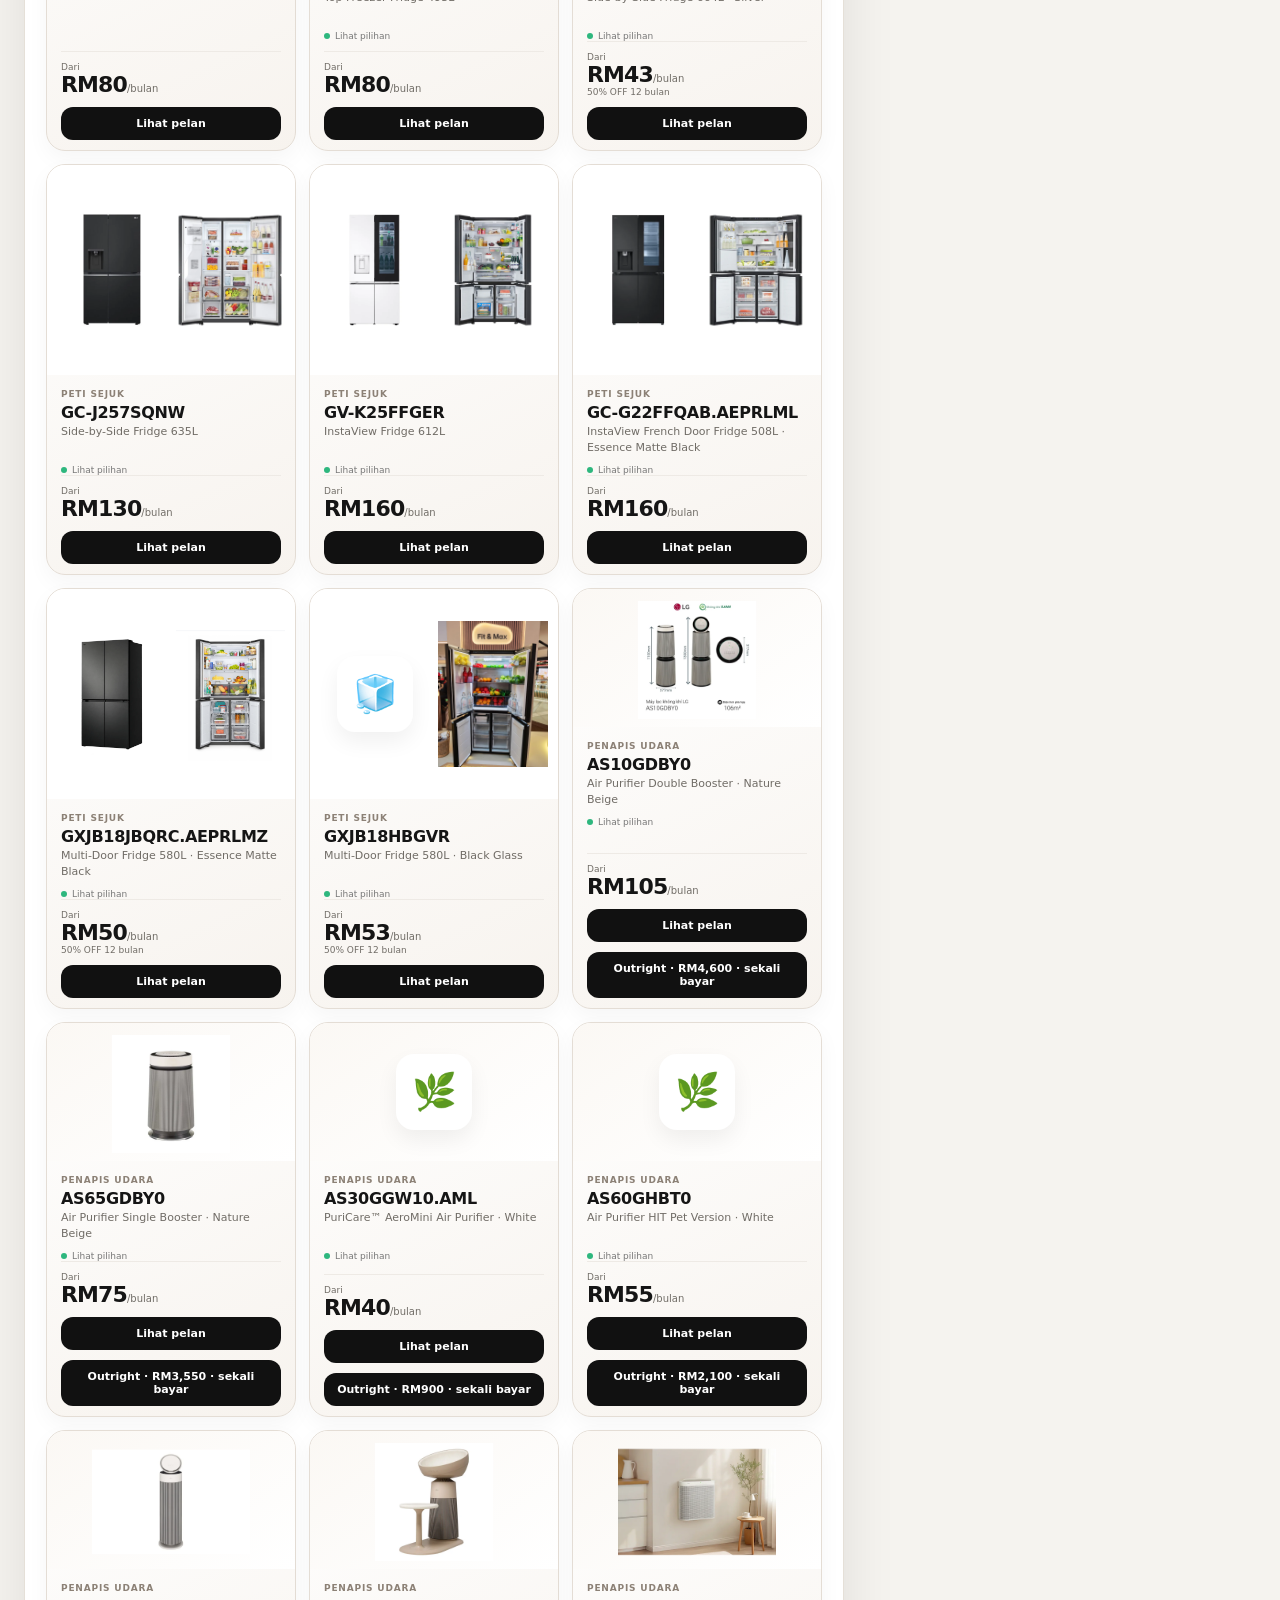
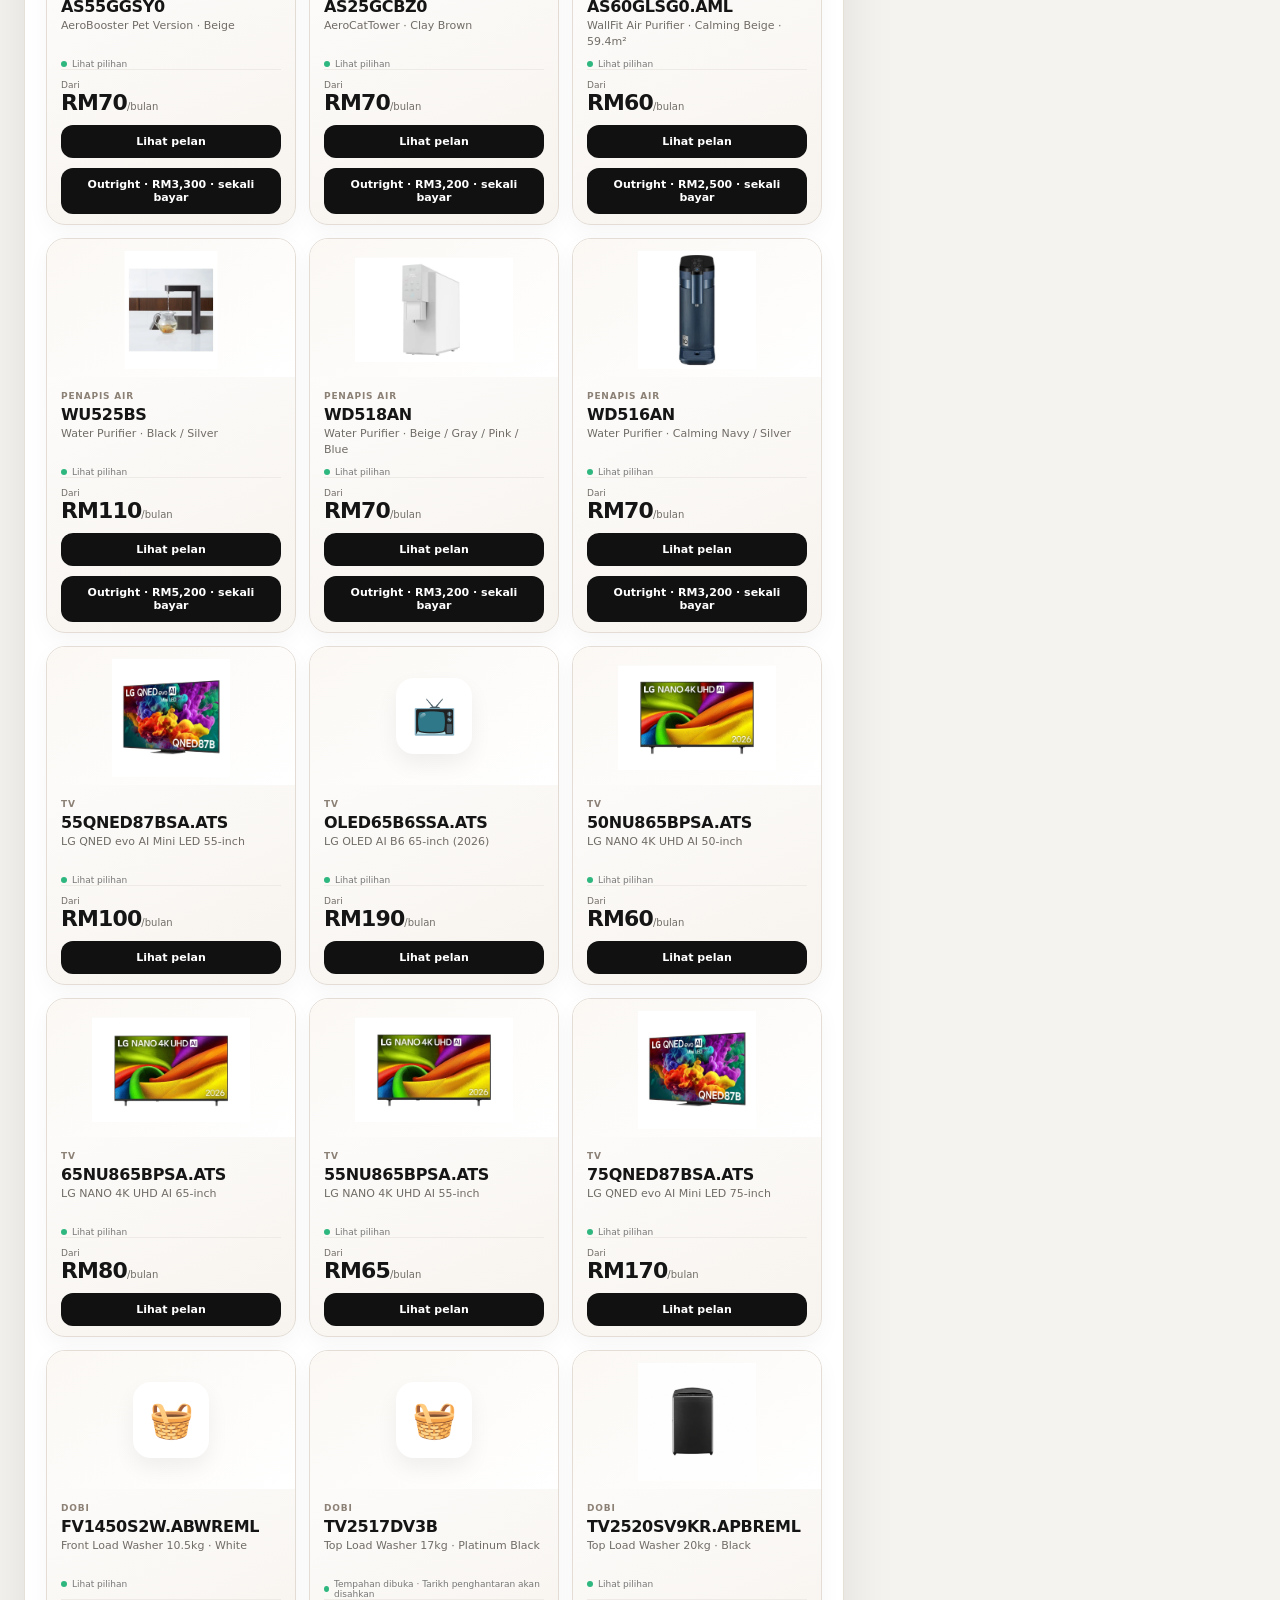
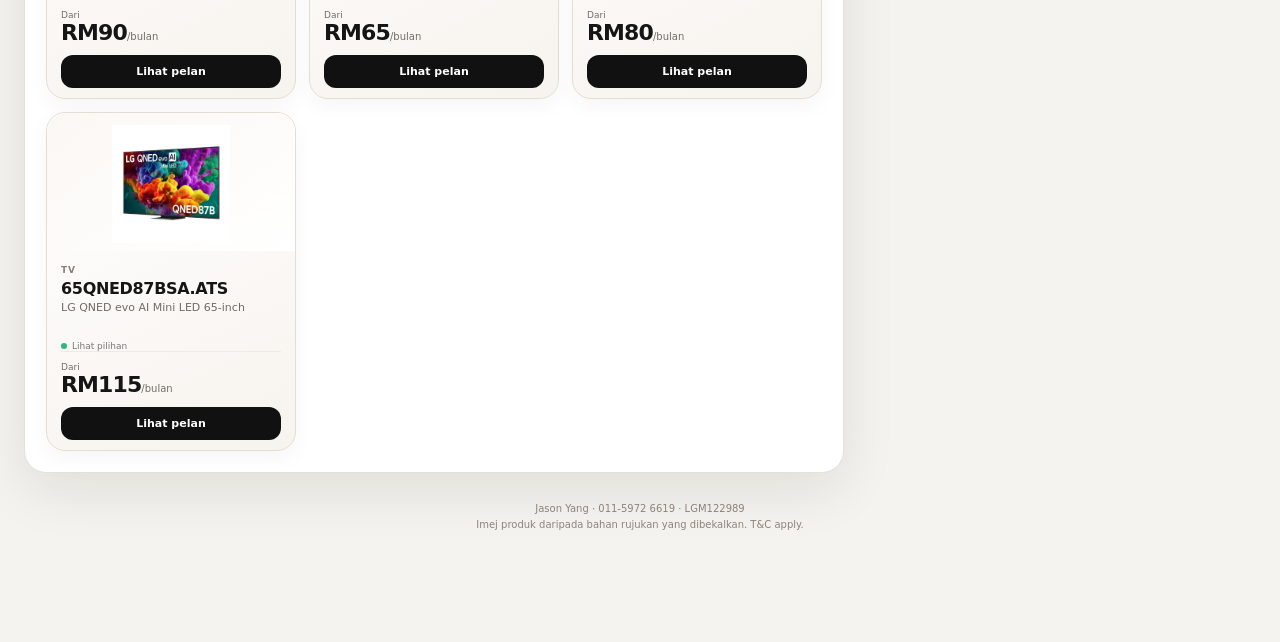
==== commit 7ad63399: "Align stock badges right on the product category row" ====
--- a/build-my-home/index.html
+++ b/build-my-home/index.html
@@ -14,7 +14,8 @@
 .shared-package-view .kpis .kpi:last-child{display:none!important}
 .hero-banner{margin:0;padding:0;background:#e9d4b1}
 .hero-banner img{display:block;width:100%;height:auto;max-width:1905px;margin:0 auto}
-.stock-badge{display:inline-block;margin:4px 0;padding:3px 9px;border-radius:999px;background:#a5001d;color:#fff;font-size:12px;font-weight:700;line-height:1.35}
+.product .pcat:has(.stock-badge){display:flex;align-items:center;justify-content:space-between;gap:4px}
+.stock-badge{display:inline-block;flex:none;letter-spacing:normal;text-transform:none;white-space:nowrap;padding:3px 9px;border-radius:999px;background:#a5001d;color:#fff;font-size:12px;font-weight:700;line-height:1.35}
 </style>
 
 <style id="page-scroll-controls-style">
@@ -209,7 +210,7 @@
 </dialog>
 <div class="toast" id="toast"></div>
 
-<script src="./catalog.js?v=20261118-artcool"></script><script src="./app.js?v=20261122-top-load-stock"></script><script src="./image-lite-v2.js?v=20261009-images1"></script>
+<script src="./catalog.js?v=20261118-artcool"></script><script src="./app.js?v=20261122-stock-right"></script><script src="./image-lite-v2.js?v=20261009-images1"></script>
 
 <nav class="page-scroll-controls" aria-label="Page navigation">
   <button id="pageScrollUp" type="button" aria-label="Back to top" title="Back to top" hidden><span aria-hidden="true">↑</span></button>
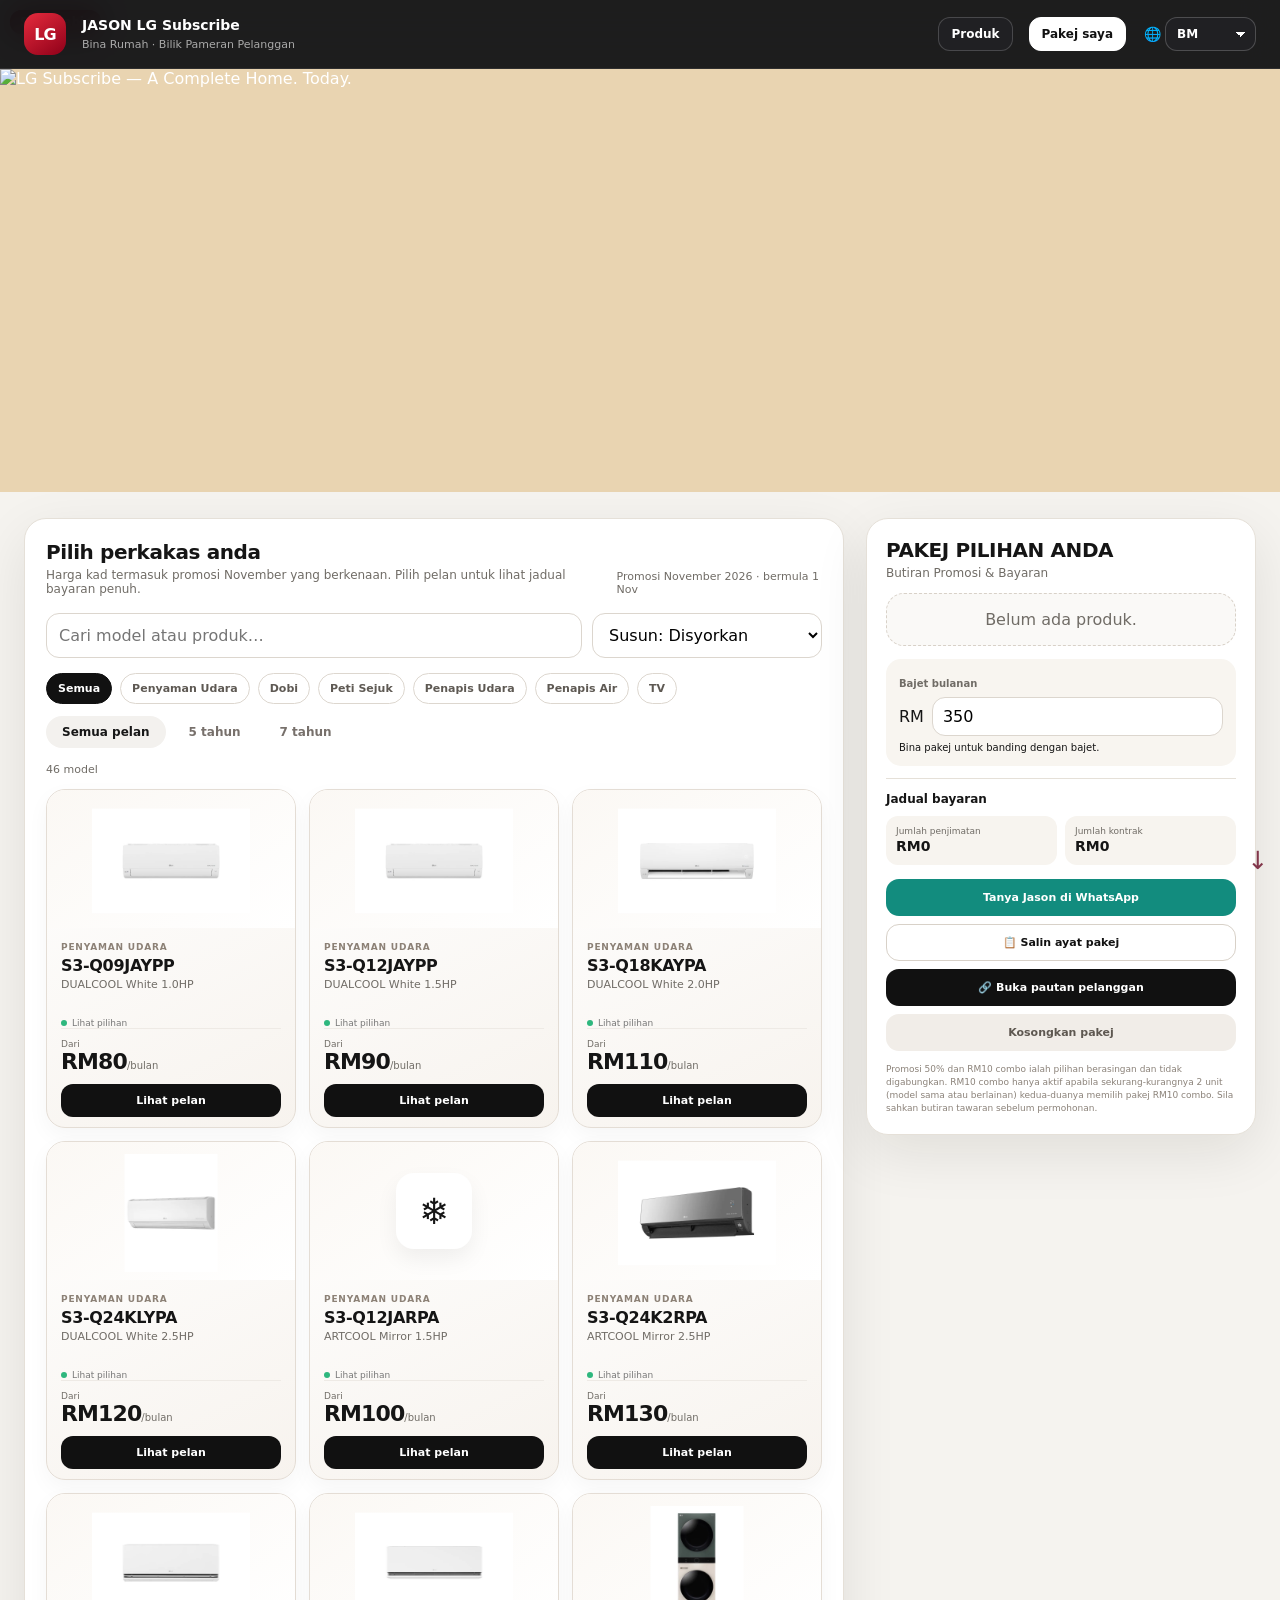
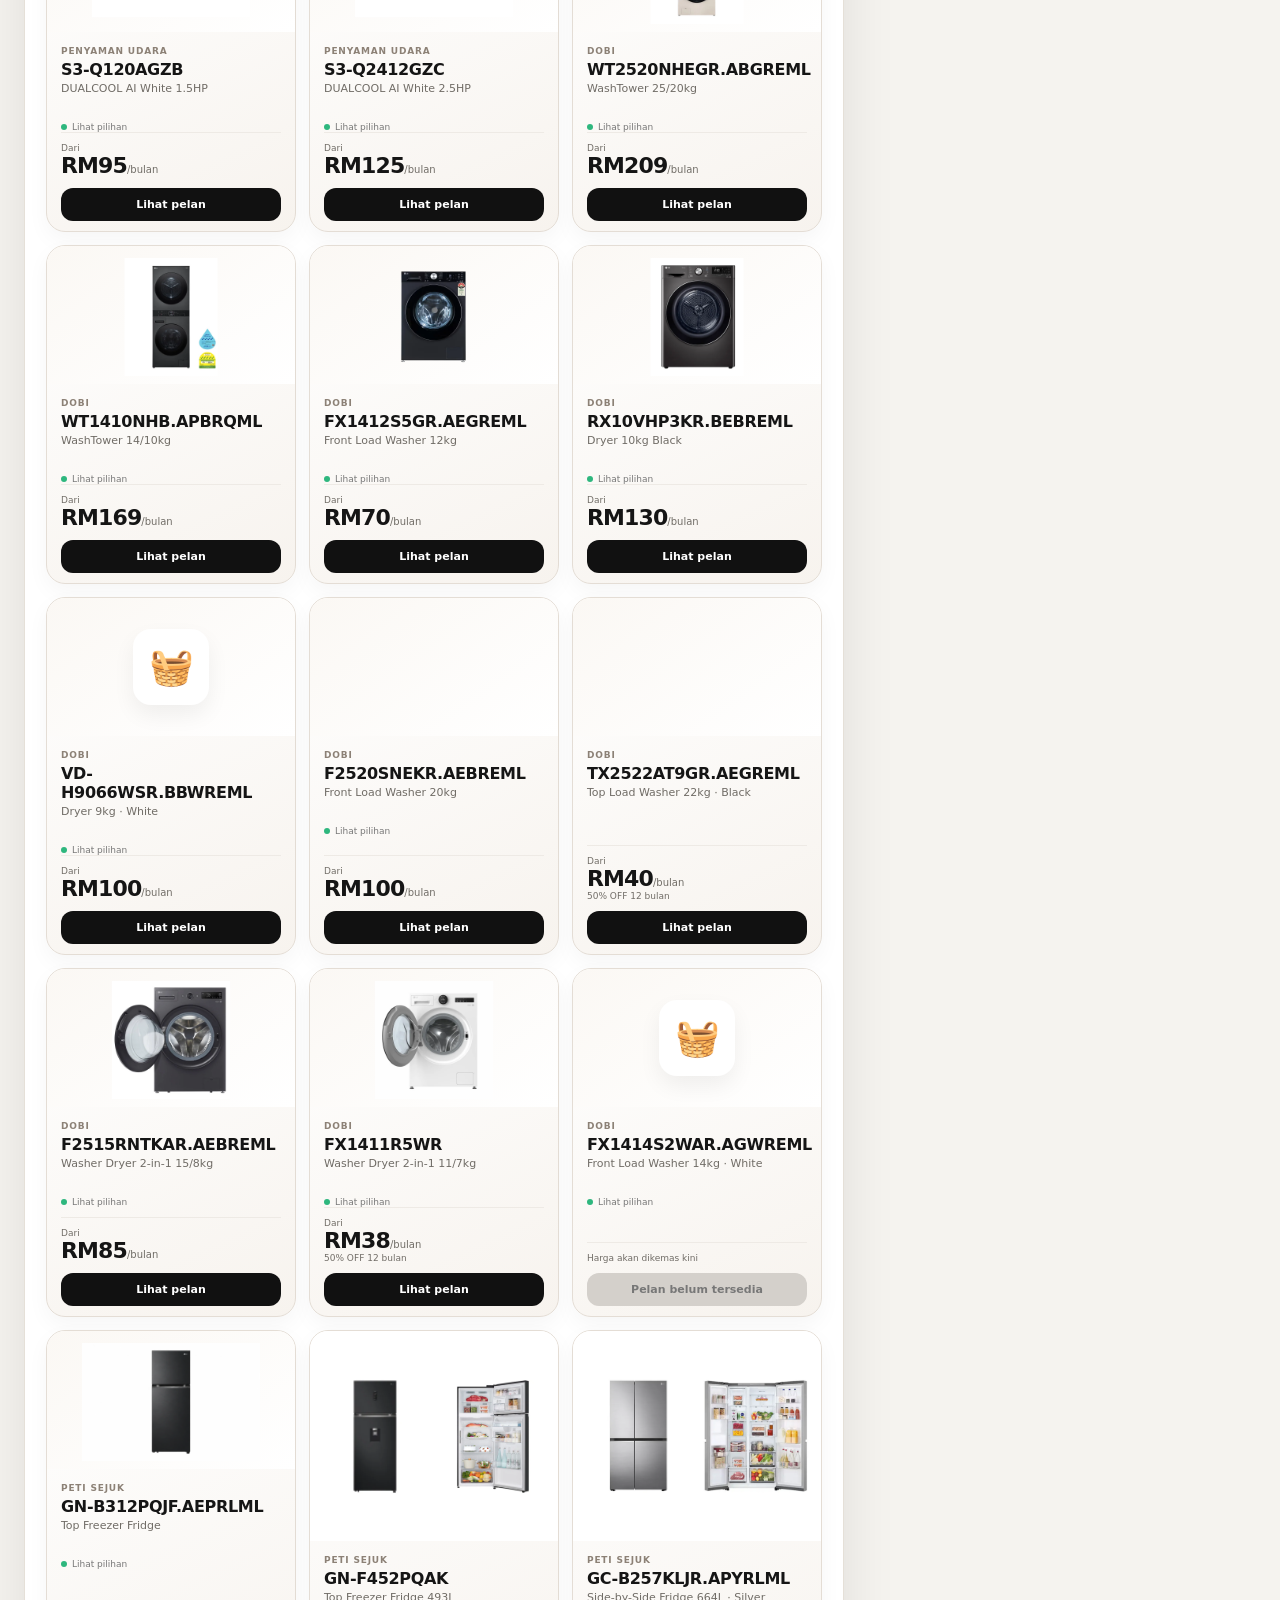
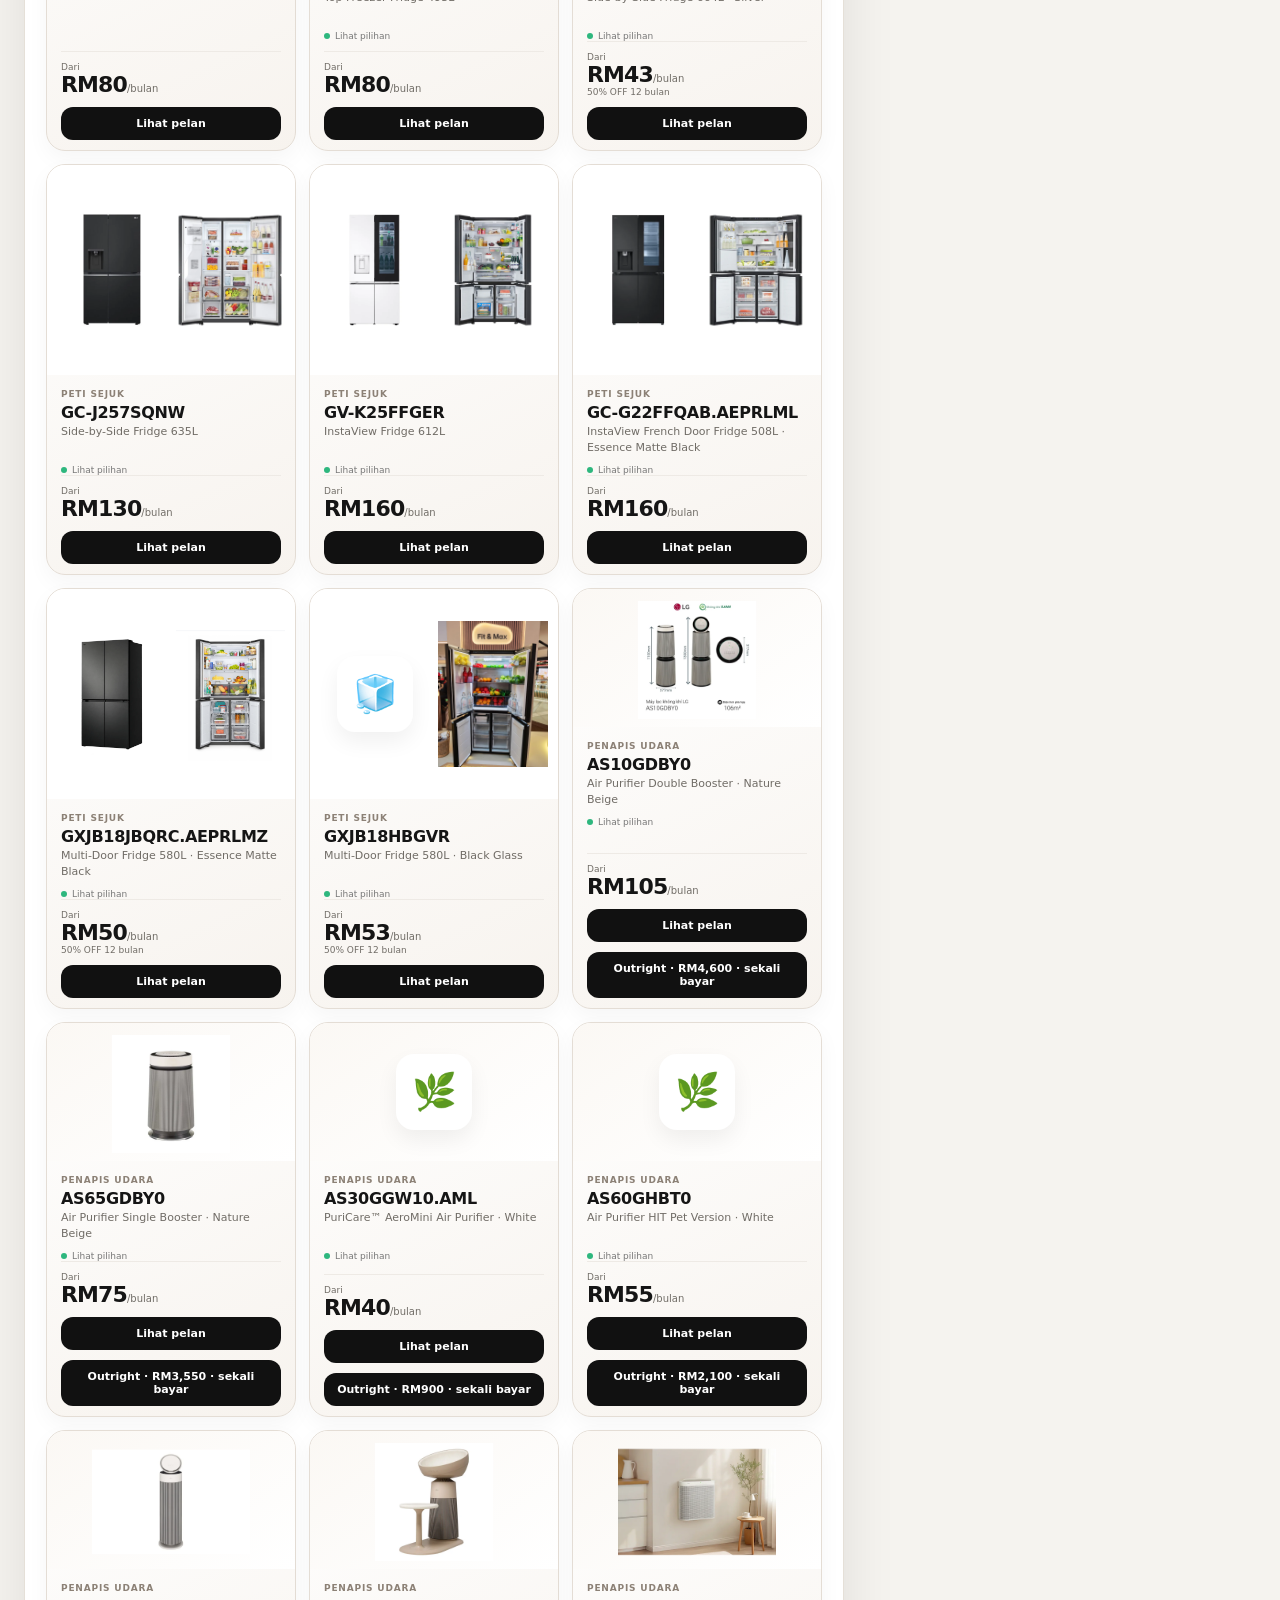
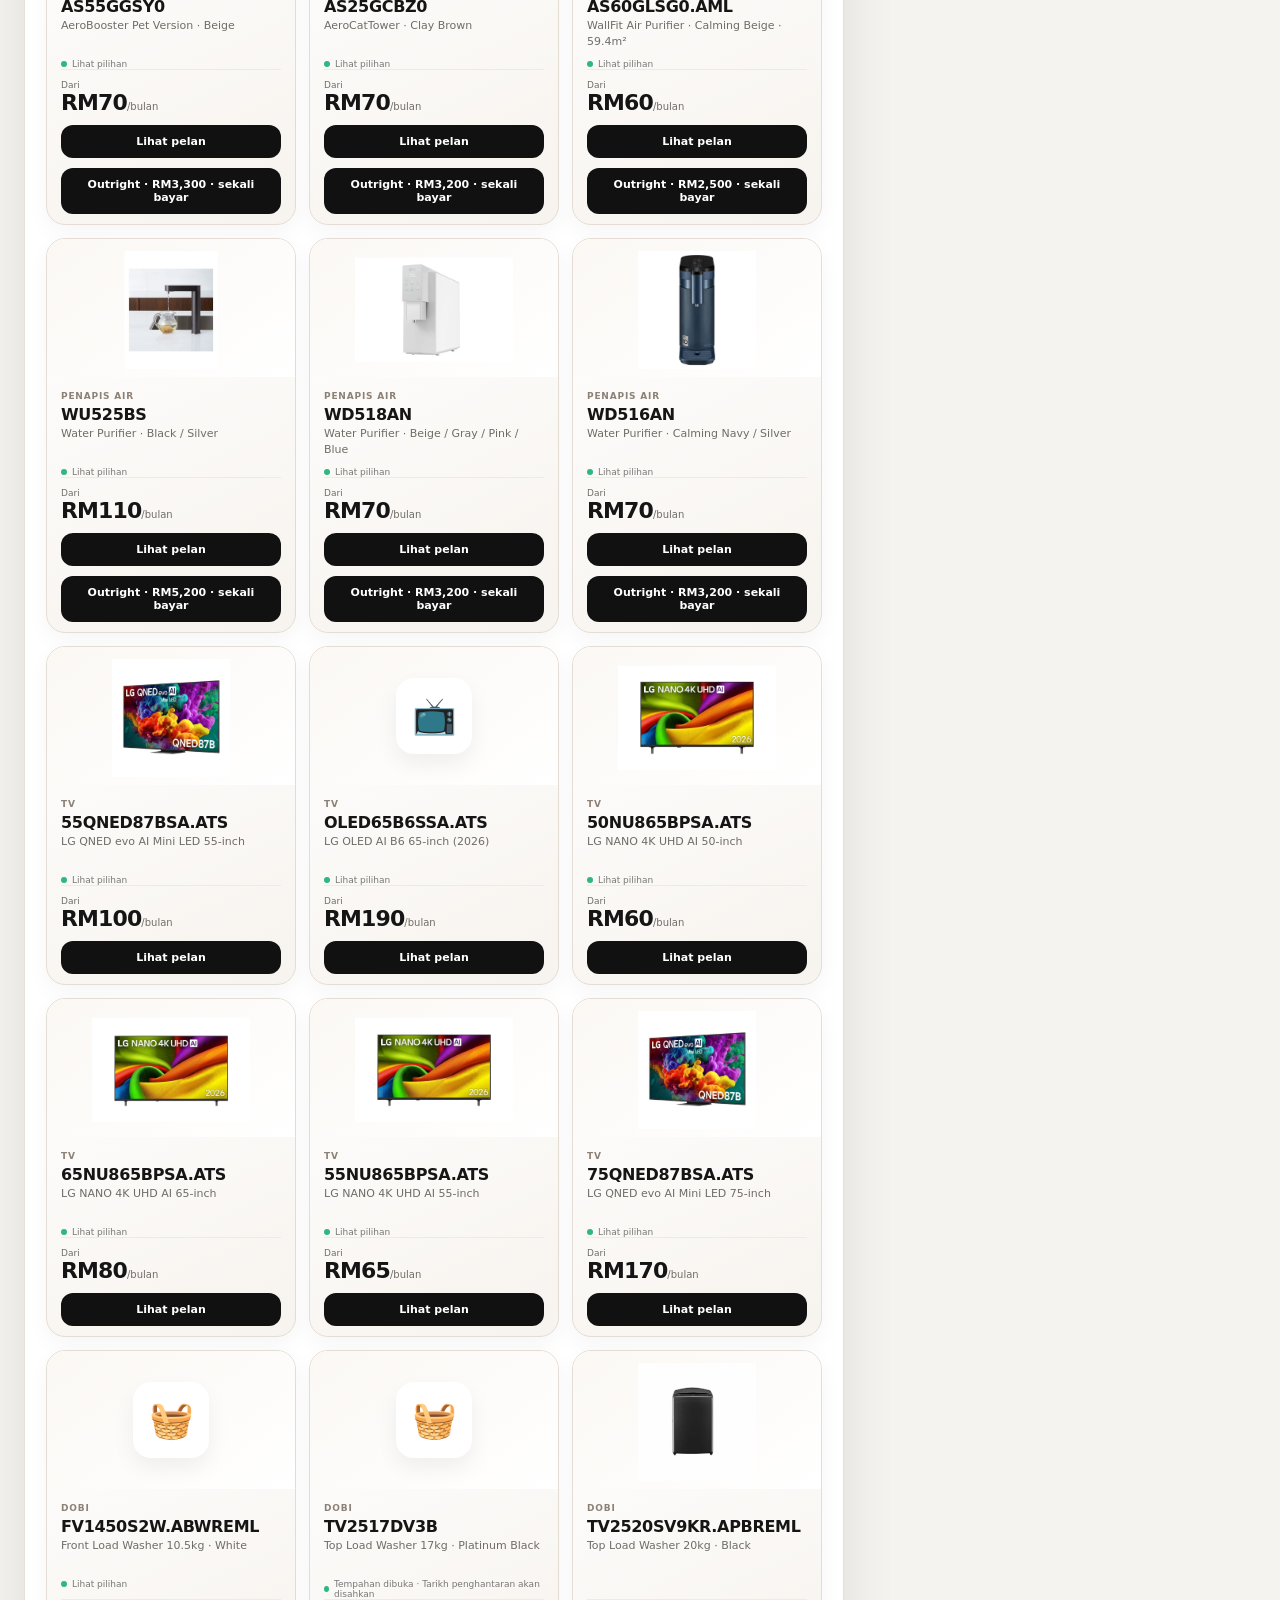
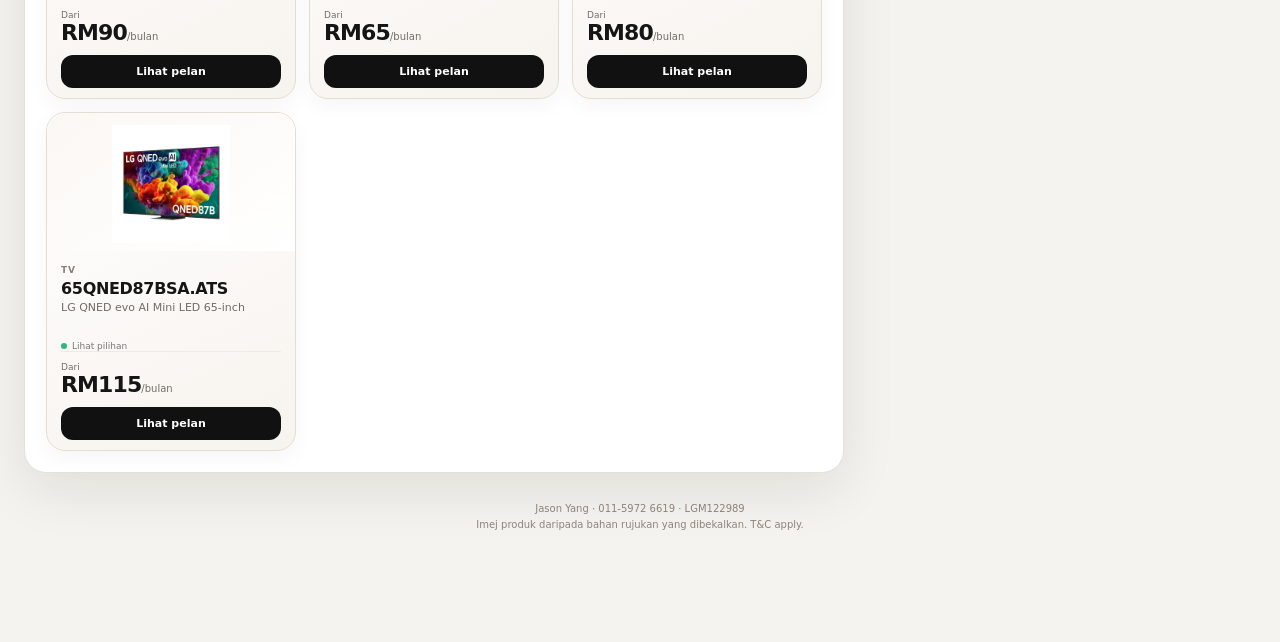
==== commit 6201297a: "Show washer stock badges in place of the product status" ====
--- a/build-my-home/index.html
+++ b/build-my-home/index.html
@@ -14,7 +14,6 @@
 .shared-package-view .kpis .kpi:last-child{display:none!important}
 .hero-banner{margin:0;padding:0;background:#e9d4b1}
 .hero-banner img{display:block;width:100%;height:auto;max-width:1905px;margin:0 auto}
-.product .pcat:has(.stock-badge){display:flex;align-items:center;justify-content:space-between;gap:4px}
 .stock-badge{display:inline-block;flex:none;letter-spacing:normal;text-transform:none;white-space:nowrap;padding:3px 9px;border-radius:999px;background:#a5001d;color:#fff;font-size:12px;font-weight:700;line-height:1.35}
 </style>
 
@@ -210,7 +209,7 @@
 </dialog>
 <div class="toast" id="toast"></div>
 
-<script src="./catalog.js?v=20261118-artcool"></script><script src="./app.js?v=20261122-stock-right"></script><script src="./image-lite-v2.js?v=20261009-images1"></script>
+<script src="./catalog.js?v=20261118-artcool"></script><script src="./app.js?v=20261122-stock-status"></script><script src="./image-lite-v2.js?v=20261009-images1"></script>
 
 <nav class="page-scroll-controls" aria-label="Page navigation">
   <button id="pageScrollUp" type="button" aria-label="Back to top" title="Back to top" hidden><span aria-hidden="true">↑</span></button>
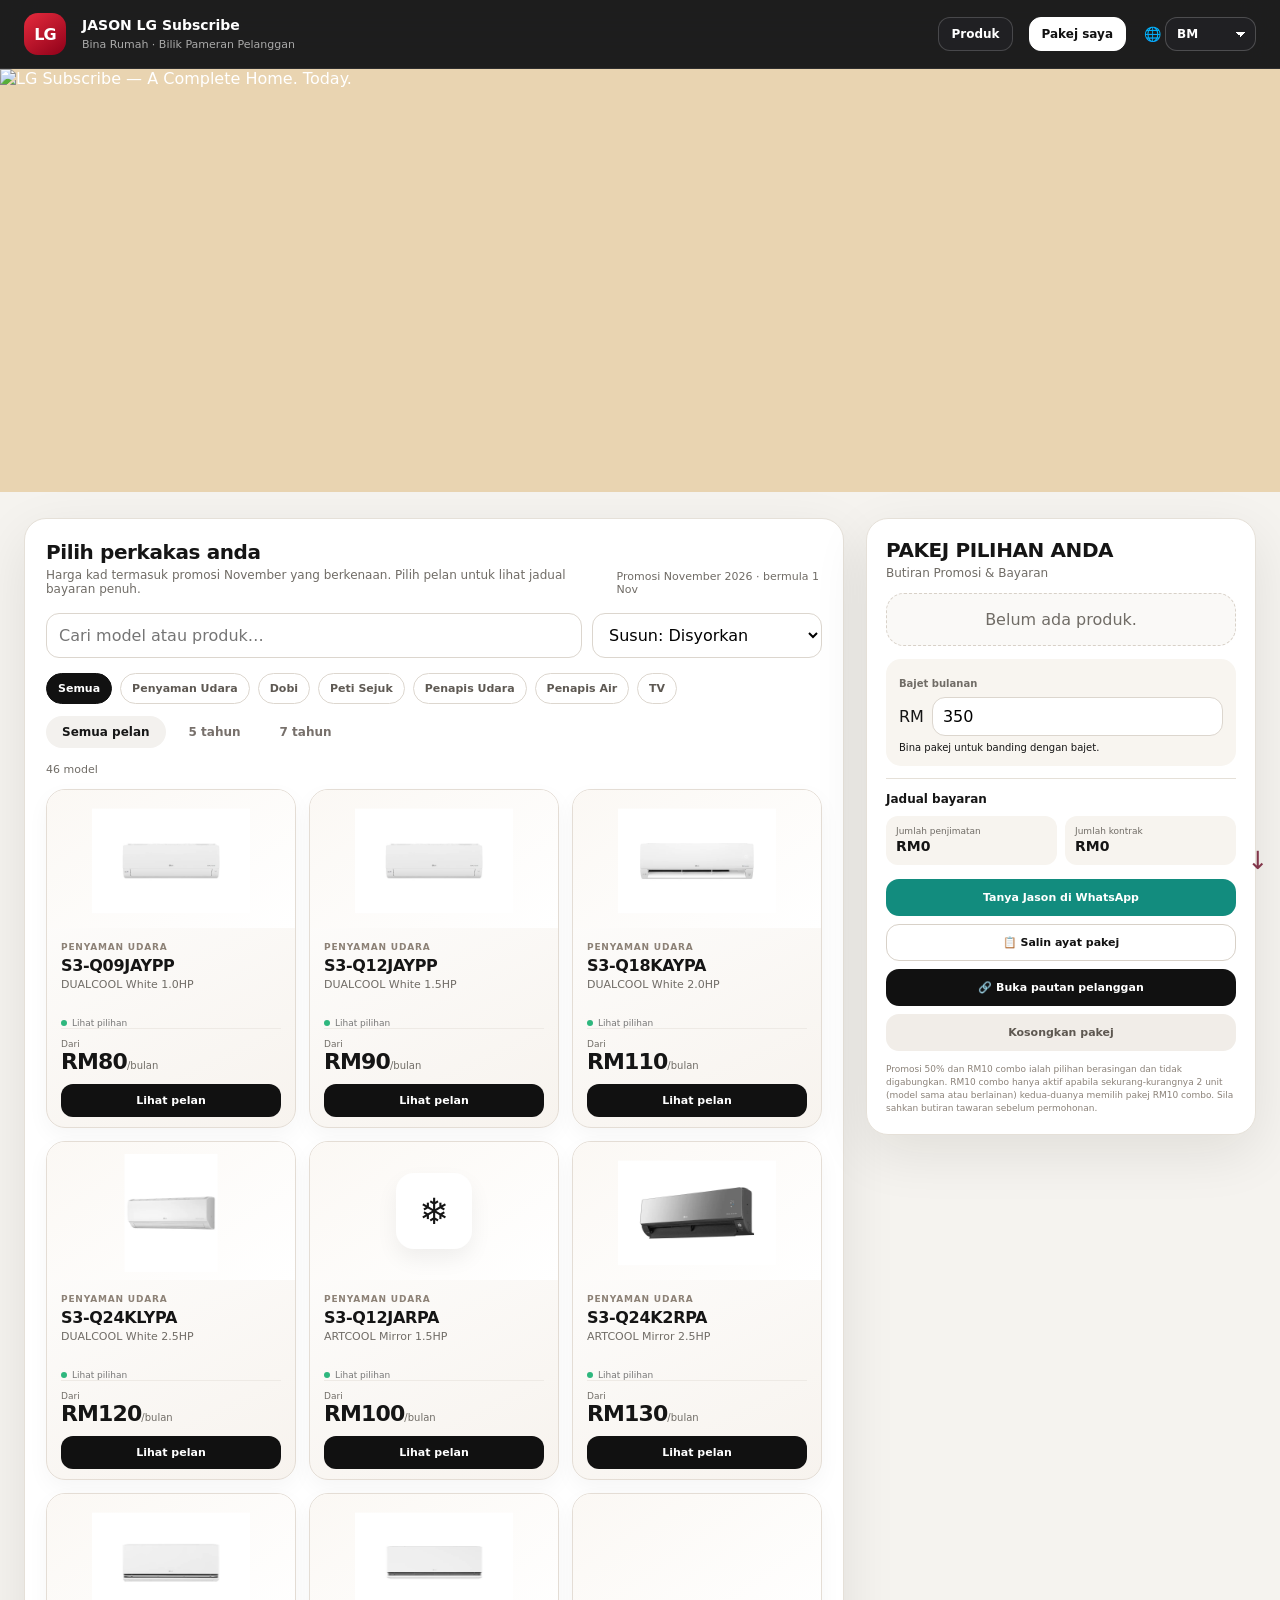
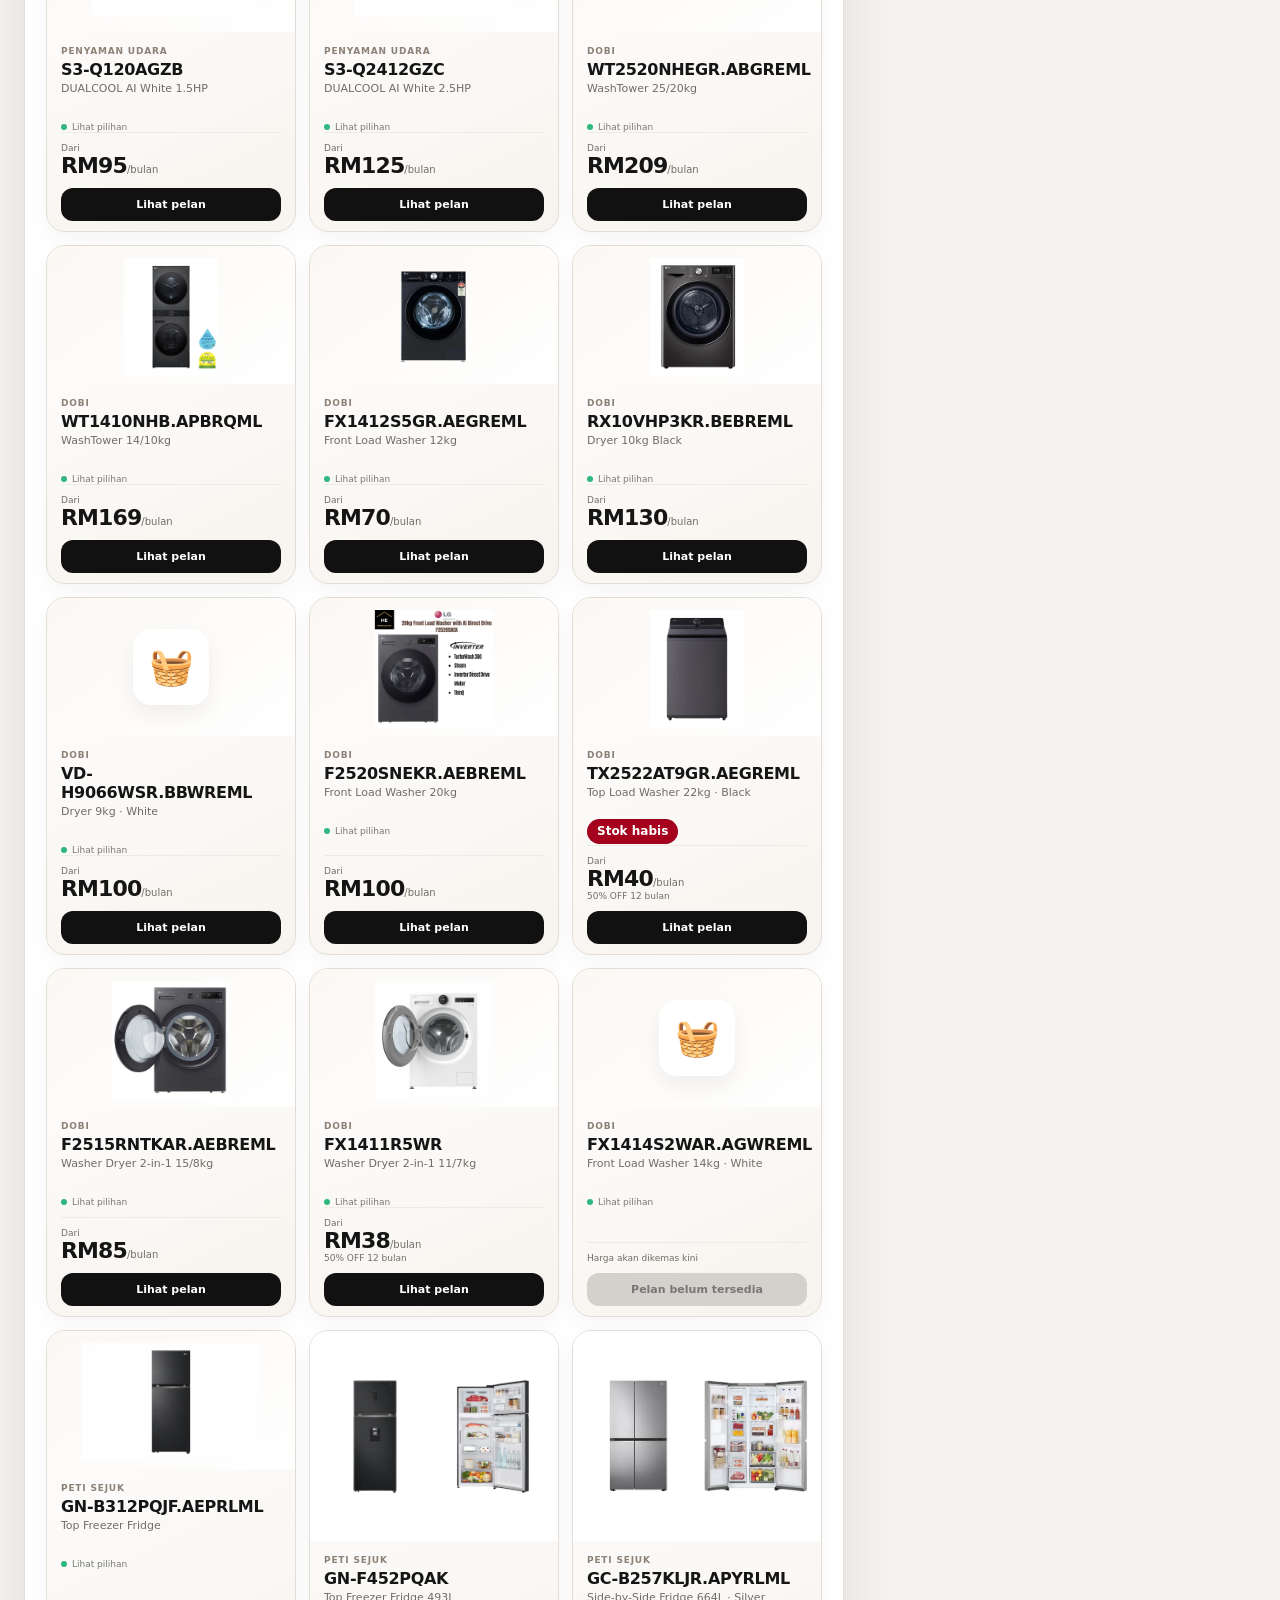
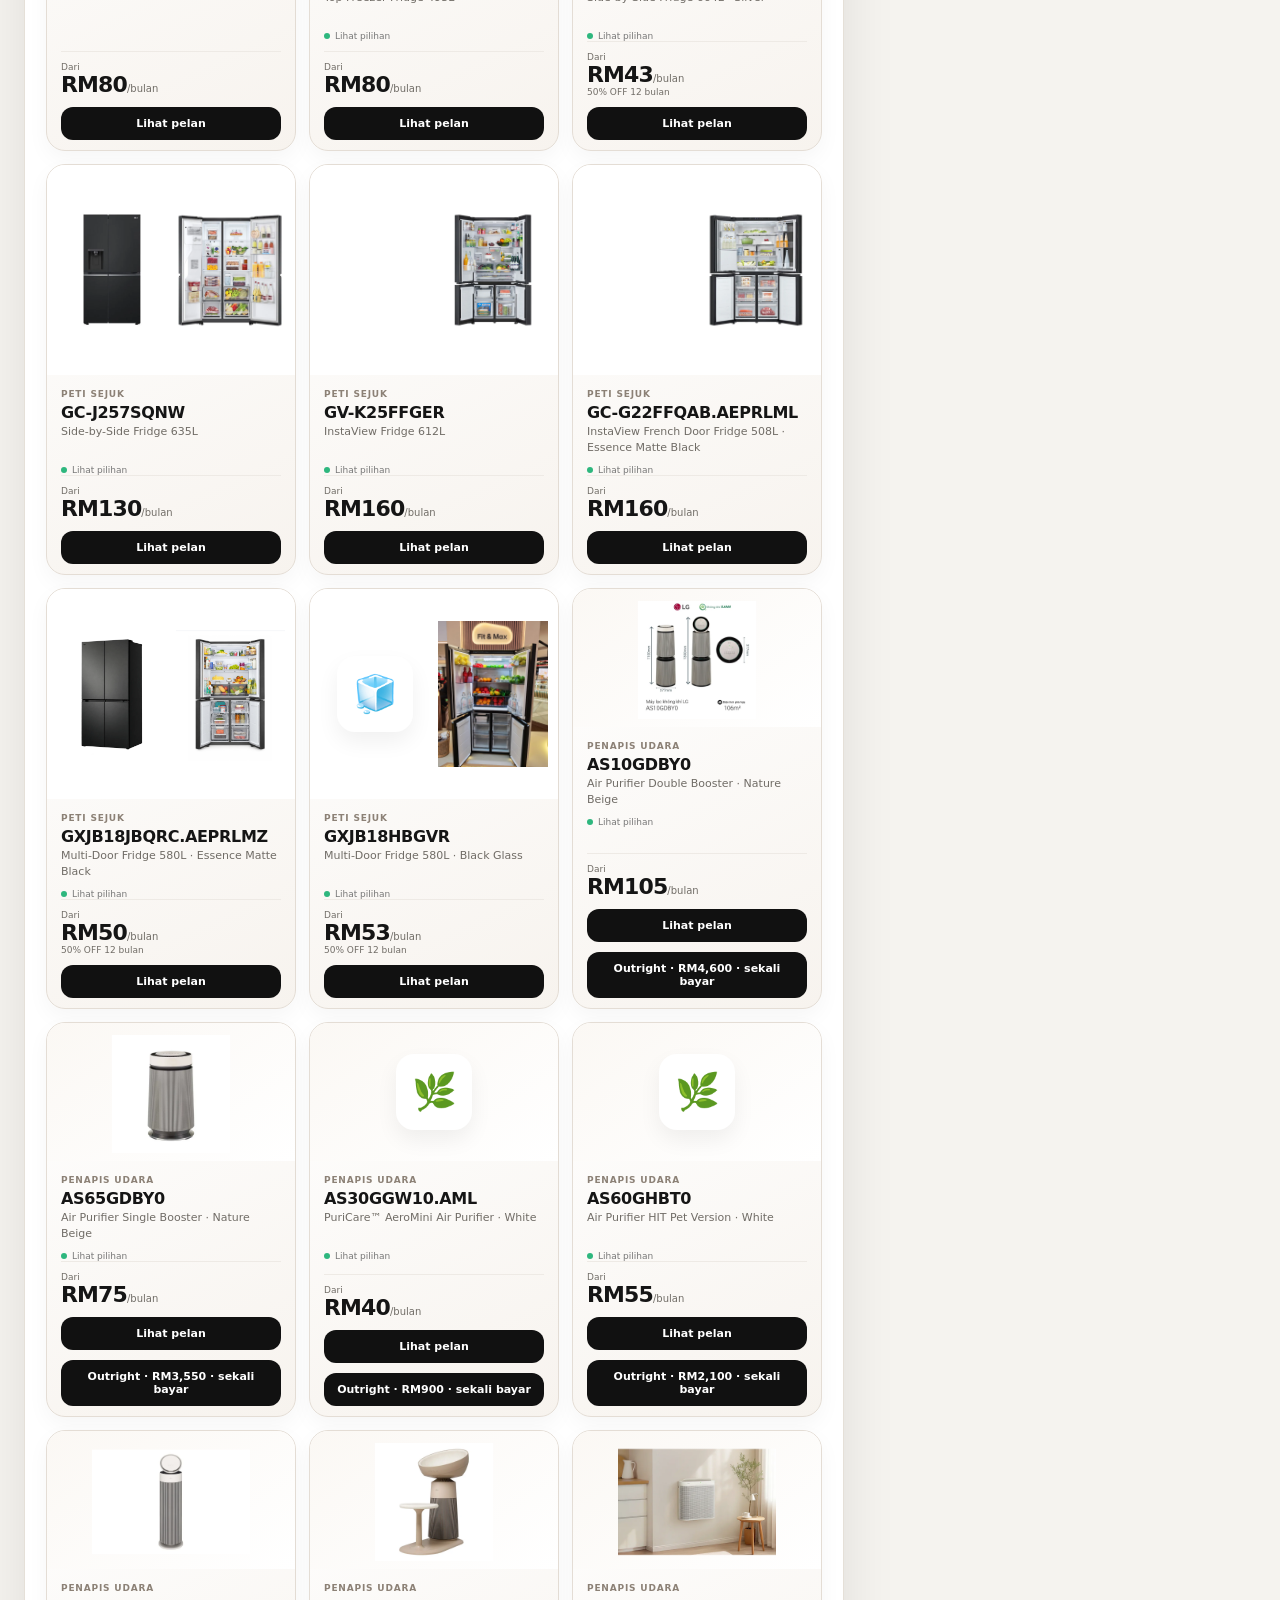
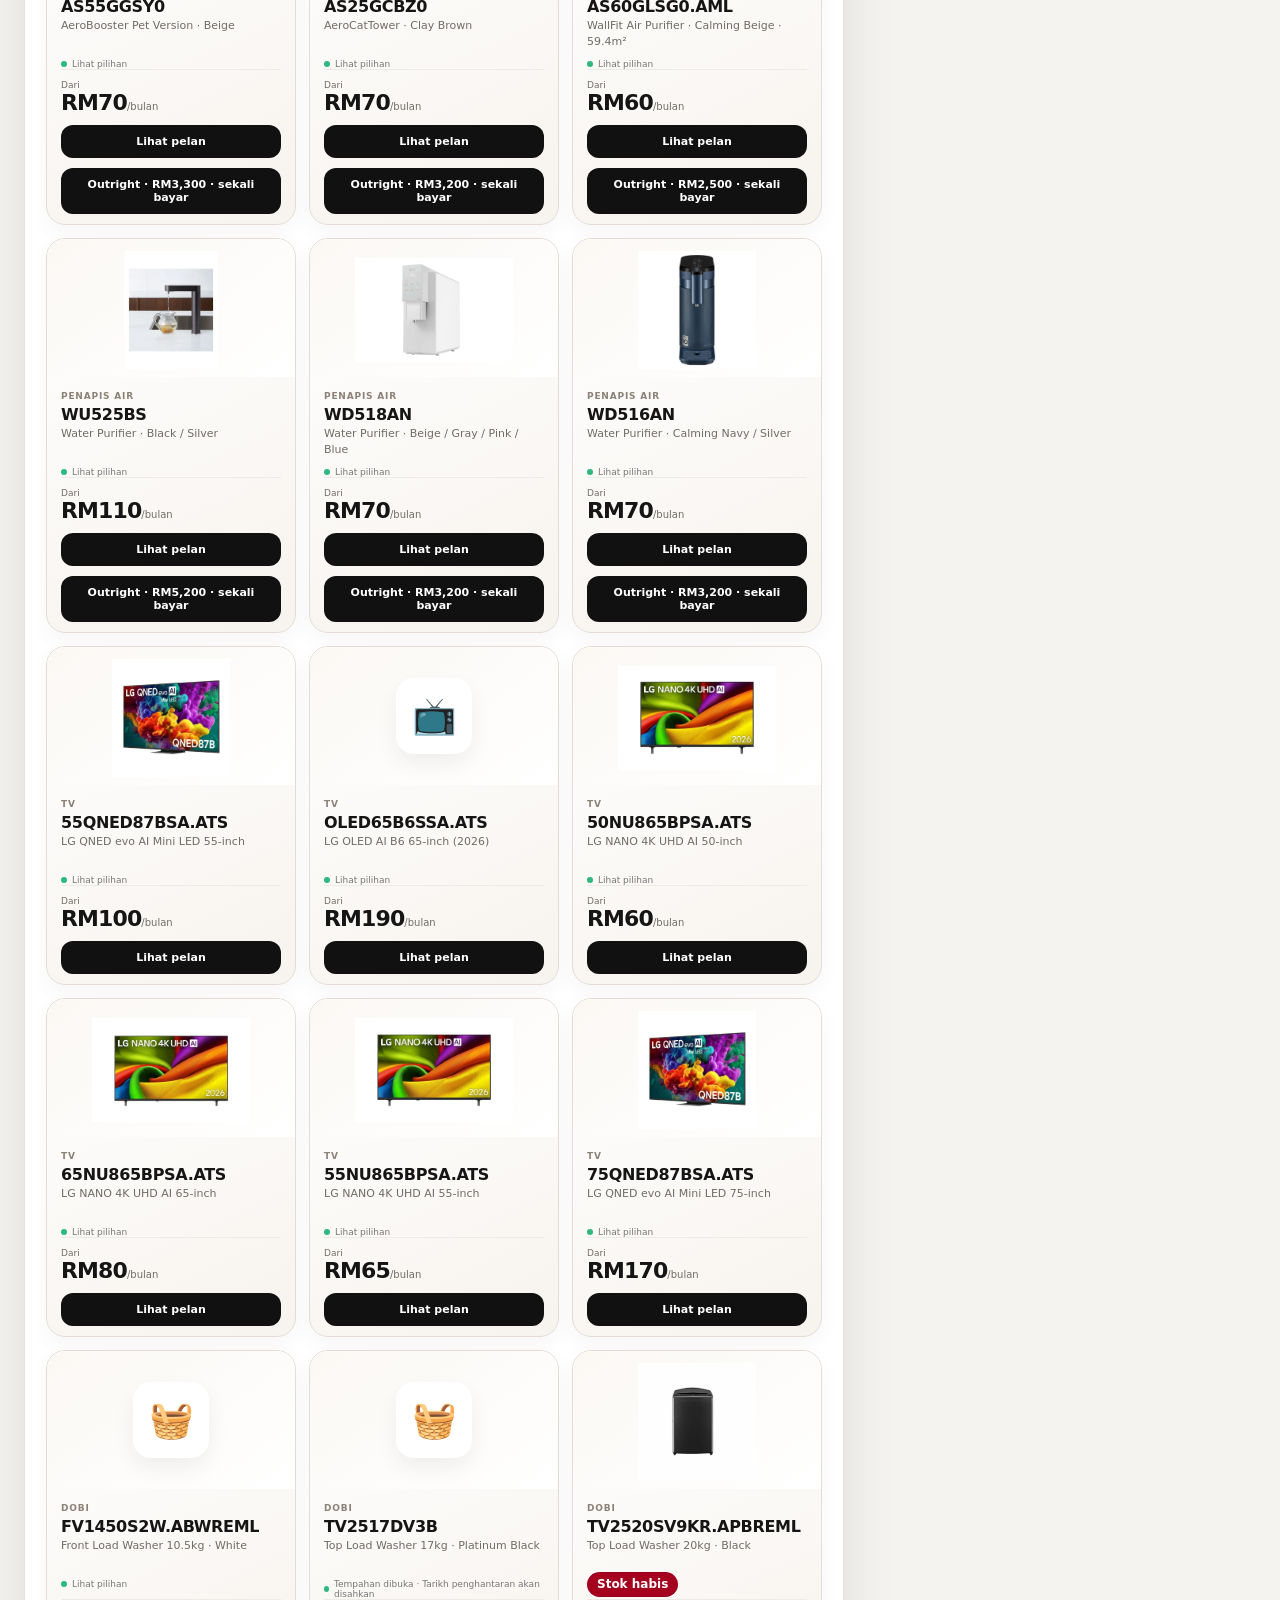
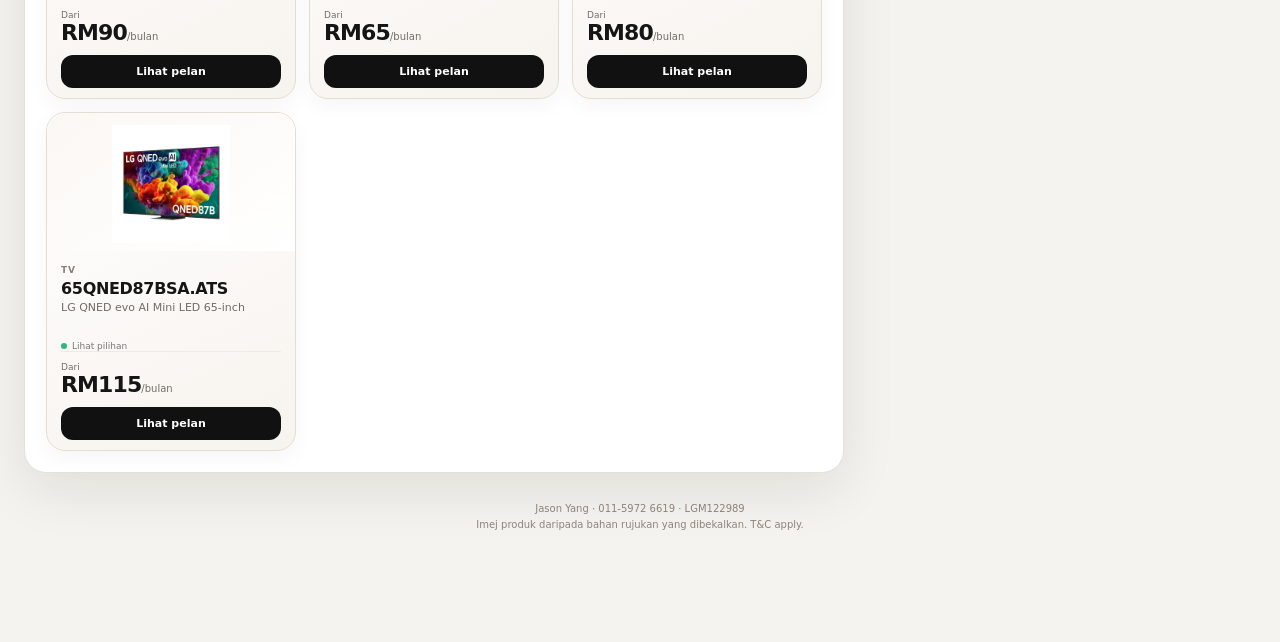
==== commit 3467e2e2: "Keep out-of-stock badges in the product status row" ====
--- a/build-my-home/index.html
+++ b/build-my-home/index.html
@@ -14,7 +14,7 @@
 .shared-package-view .kpis .kpi:last-child{display:none!important}
 .hero-banner{margin:0;padding:0;background:#e9d4b1}
 .hero-banner img{display:block;width:100%;height:auto;max-width:1905px;margin:0 auto}
-.stock-badge{display:inline-block;flex:none;letter-spacing:normal;text-transform:none;white-space:nowrap;padding:3px 9px;border-radius:999px;background:#a5001d;color:#fff;font-size:12px;font-weight:700;line-height:1.35}
+.product .pbody .stock-badge{position:static;display:inline-block;flex:none;letter-spacing:normal;text-transform:none;white-space:nowrap;padding:3px 9px;border-radius:999px;background:#a5001d;color:#fff;font-size:12px;font-weight:700;line-height:1.35}
 </style>
 
 <style id="page-scroll-controls-style">
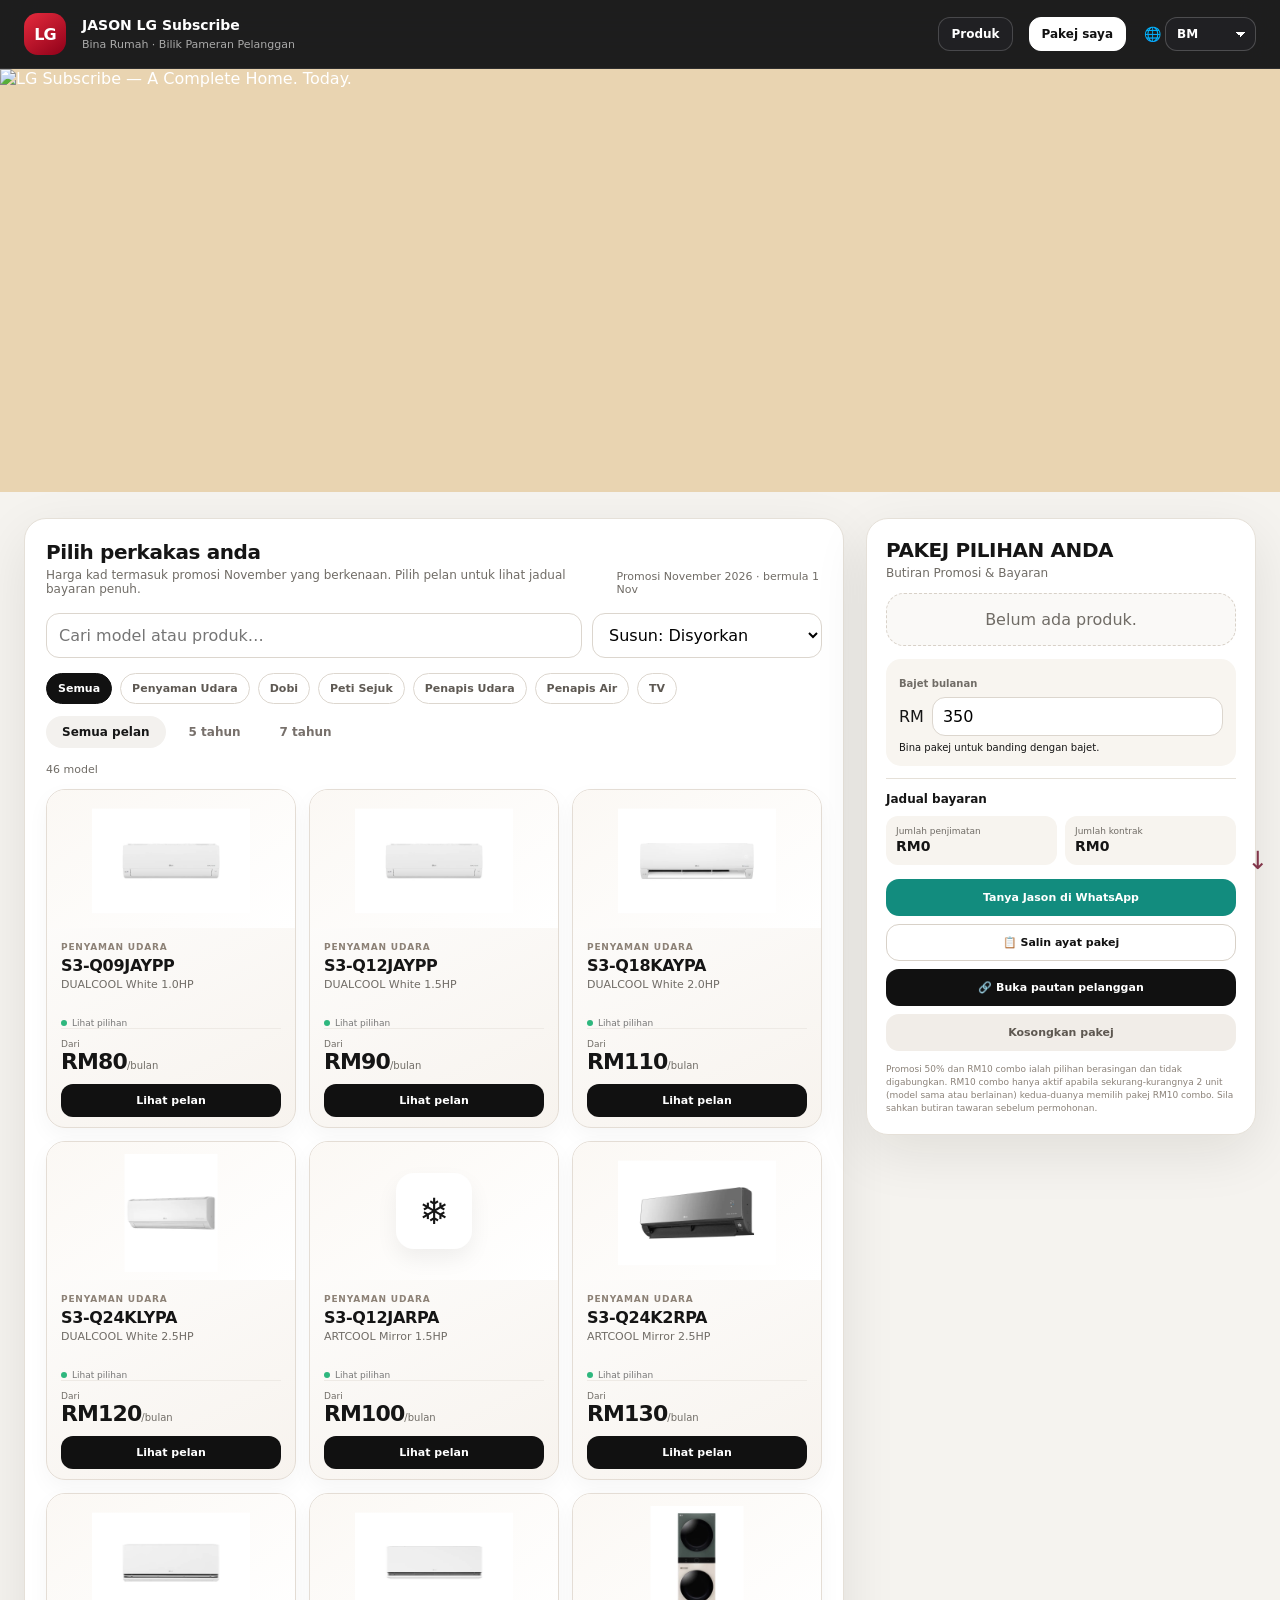
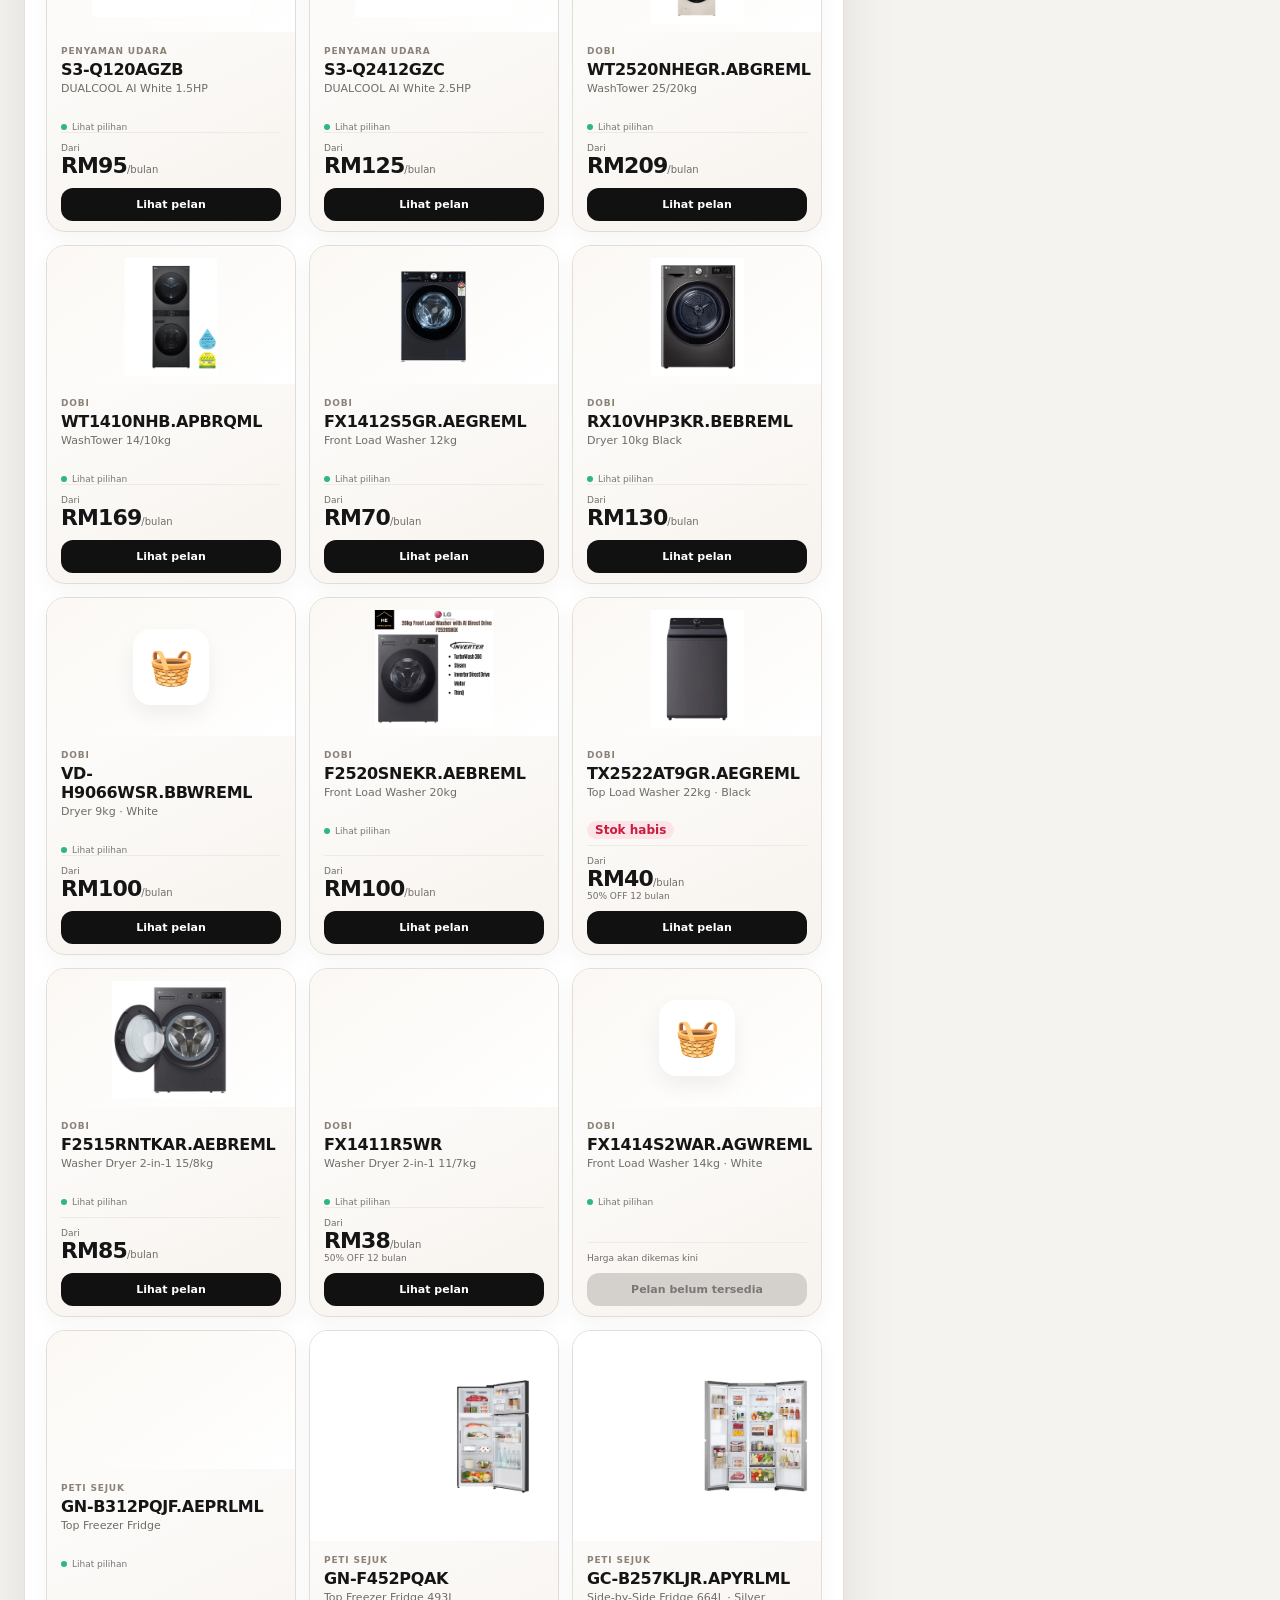
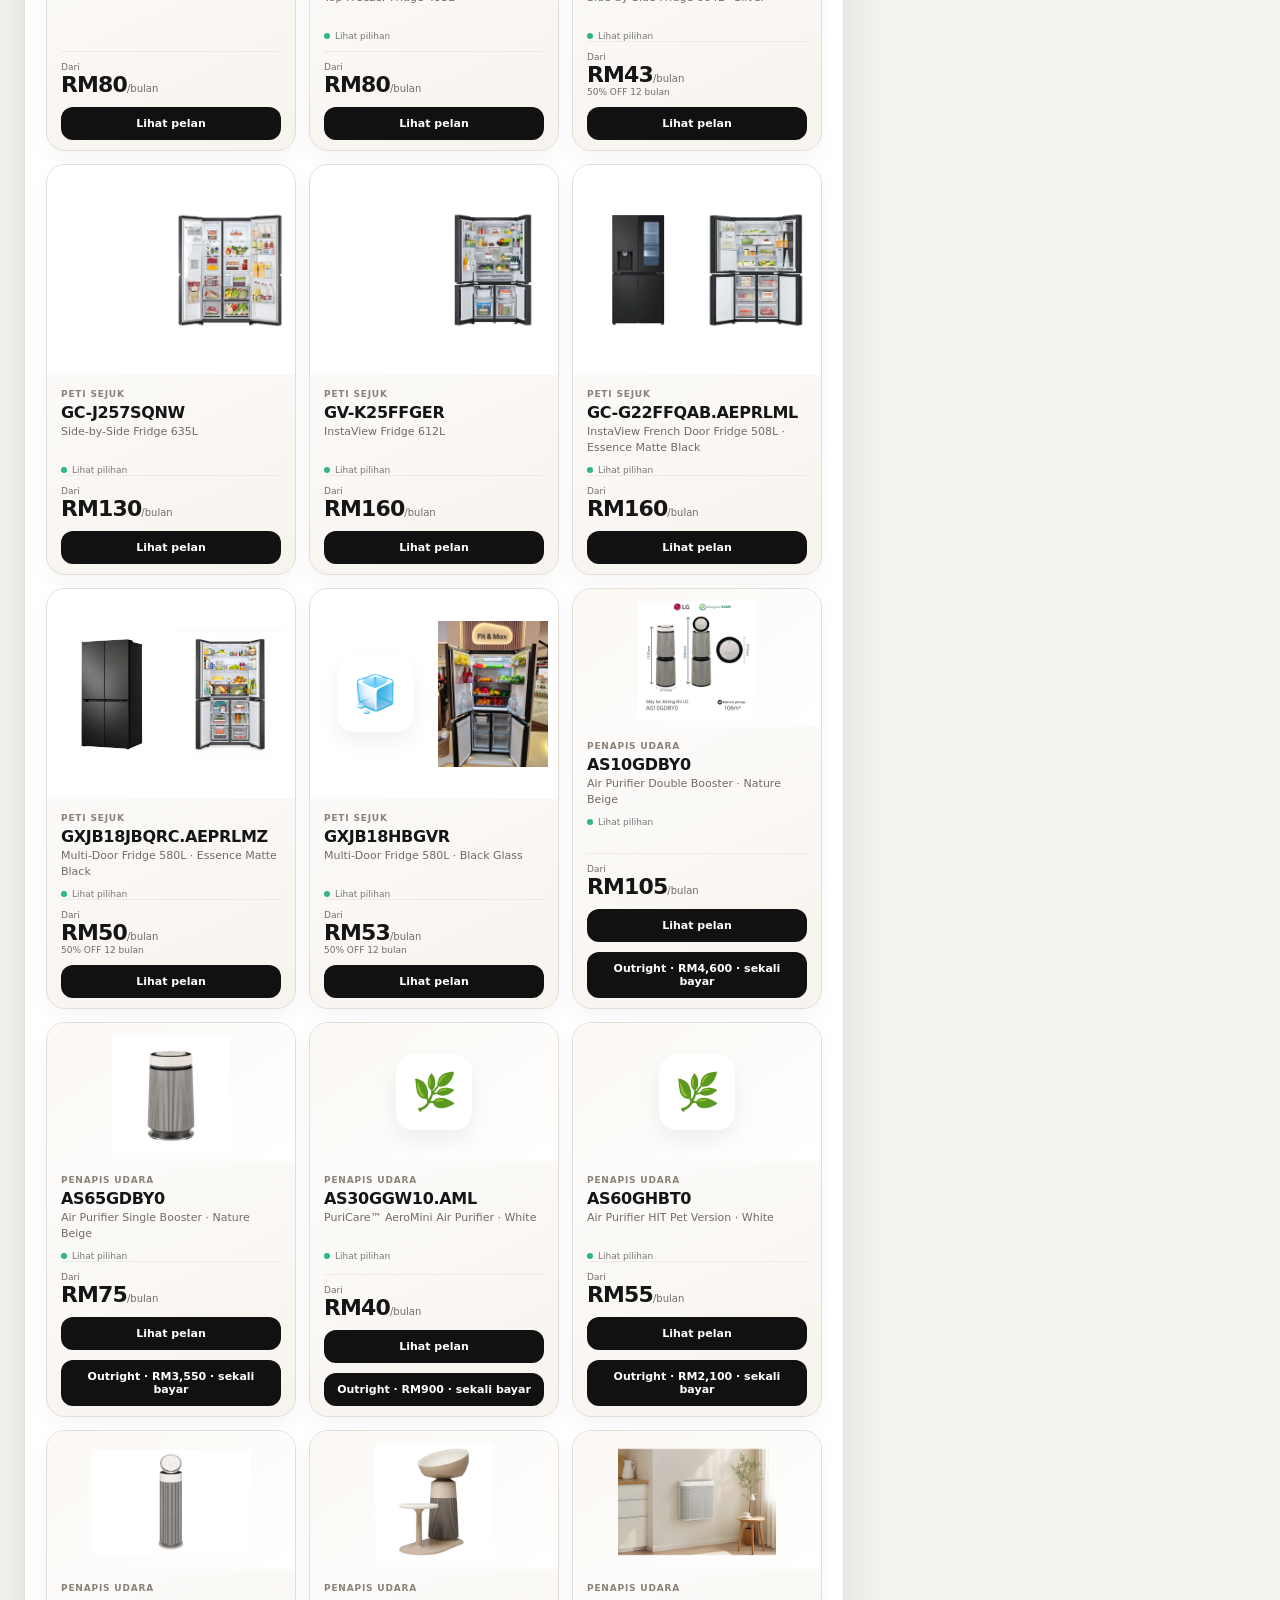
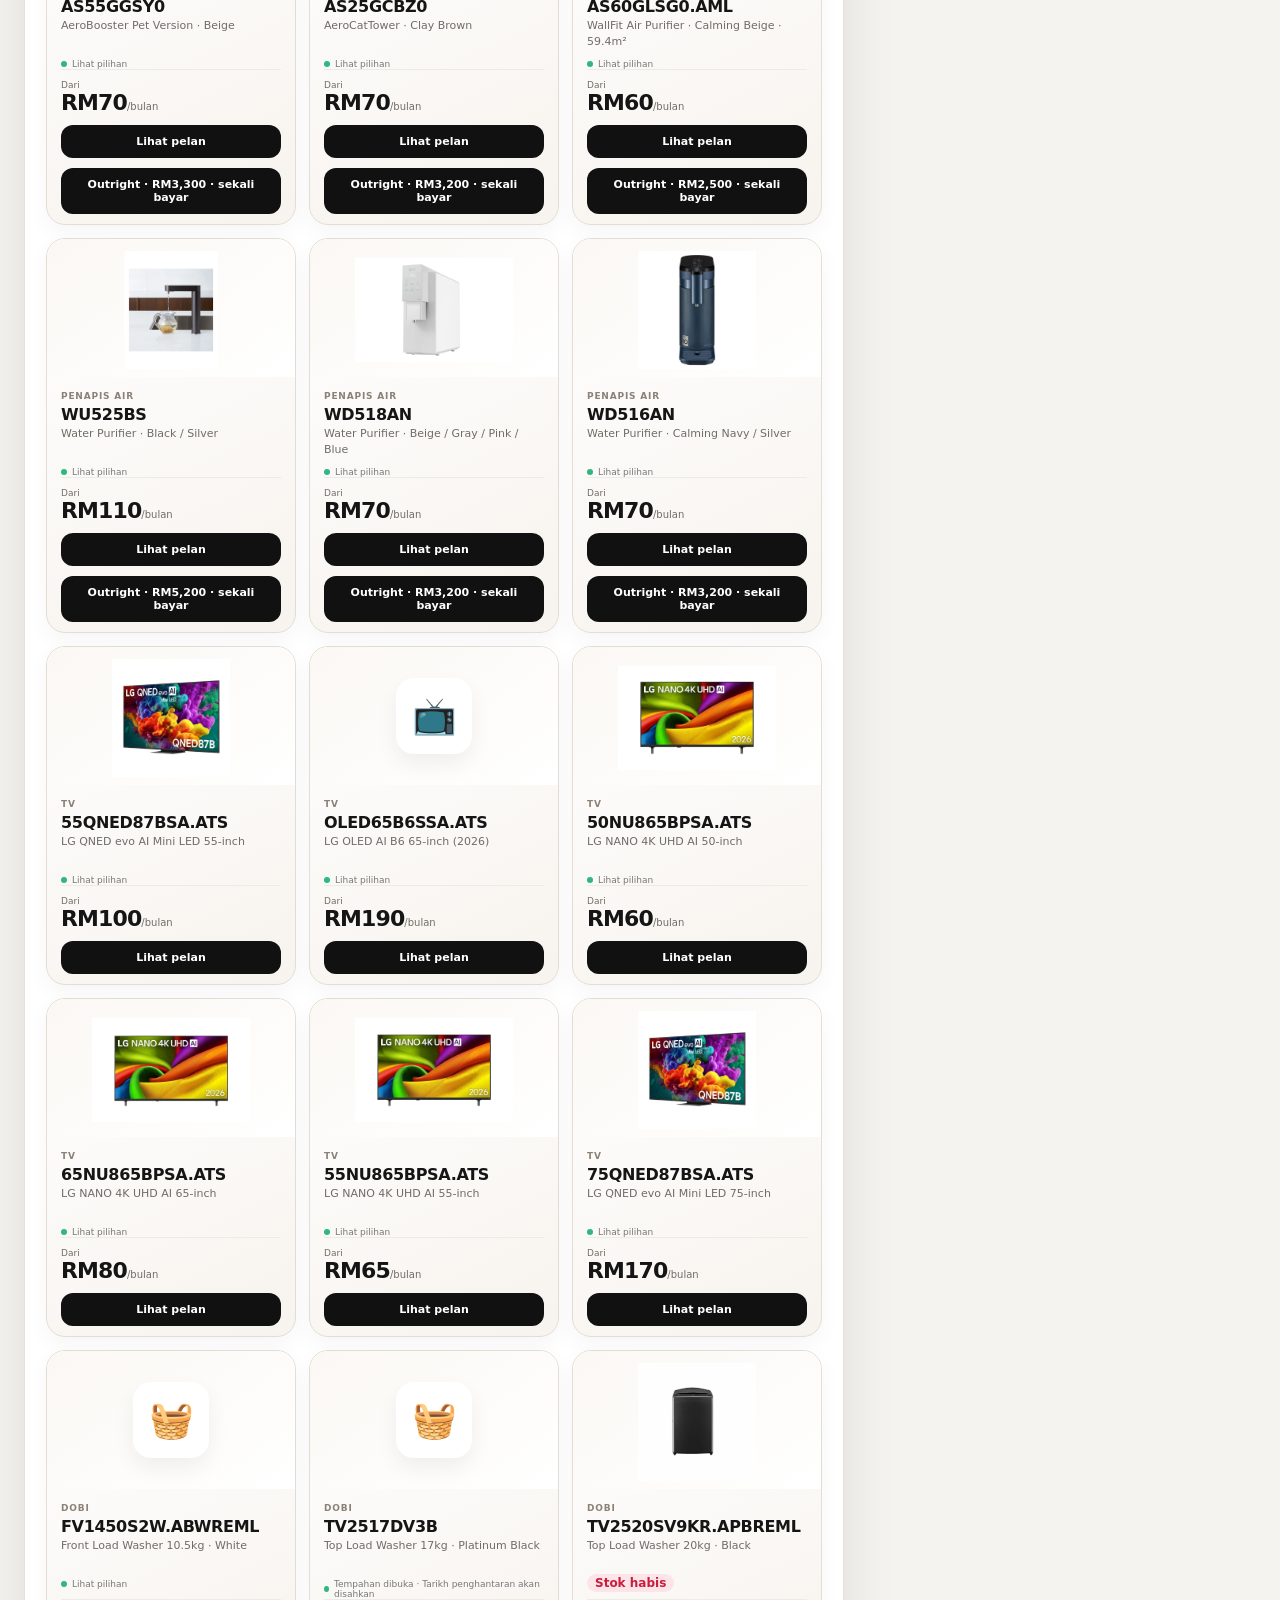
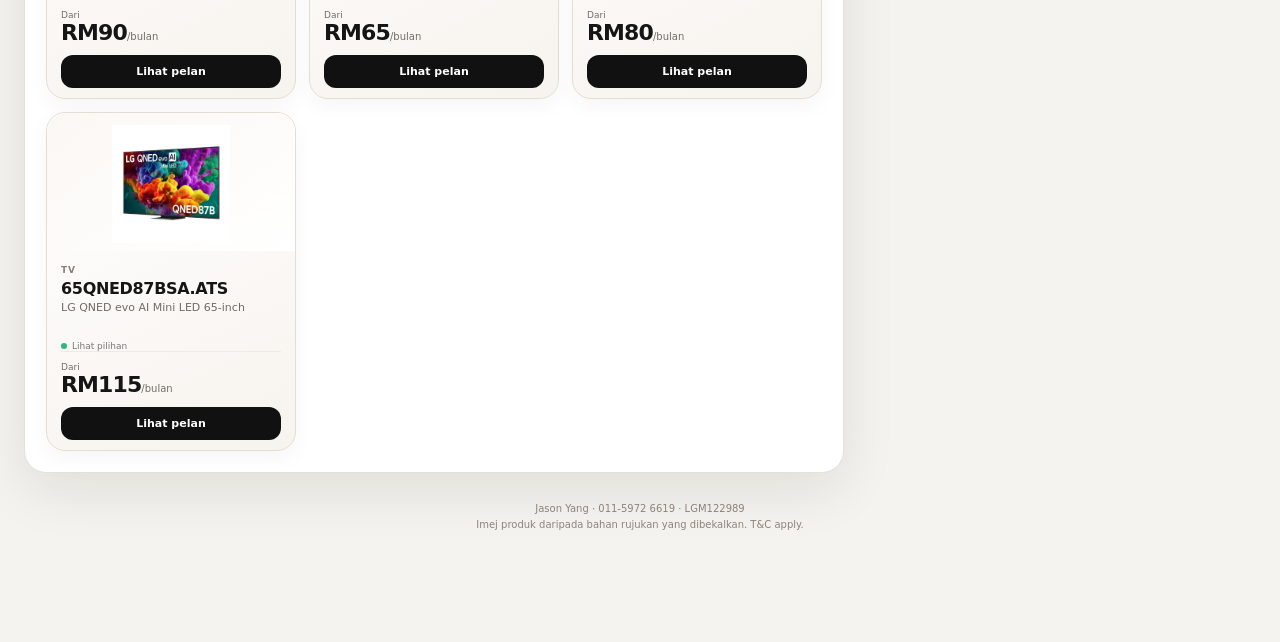
==== commit 849258b5: "Use slim pastel pink out-of-stock labels" ====
--- a/build-my-home/index.html
+++ b/build-my-home/index.html
@@ -14,7 +14,7 @@
 .shared-package-view .kpis .kpi:last-child{display:none!important}
 .hero-banner{margin:0;padding:0;background:#e9d4b1}
 .hero-banner img{display:block;width:100%;height:auto;max-width:1905px;margin:0 auto}
-.product .pbody .stock-badge{position:static;display:inline-block;flex:none;letter-spacing:normal;text-transform:none;white-space:nowrap;padding:3px 9px;border-radius:999px;background:#a5001d;color:#fff;font-size:12px;font-weight:700;line-height:1.35}
+.product .pbody .stock-badge{position:static;display:inline-block;letter-spacing:normal;text-transform:none;white-space:nowrap;padding:1px 8px;border:0;border-radius:999px;background:#fce4e9;color:#c81d3d;font-size:12px;font-weight:600;line-height:1.35;backdrop-filter:none}
 </style>
 
 <style id="page-scroll-controls-style">
